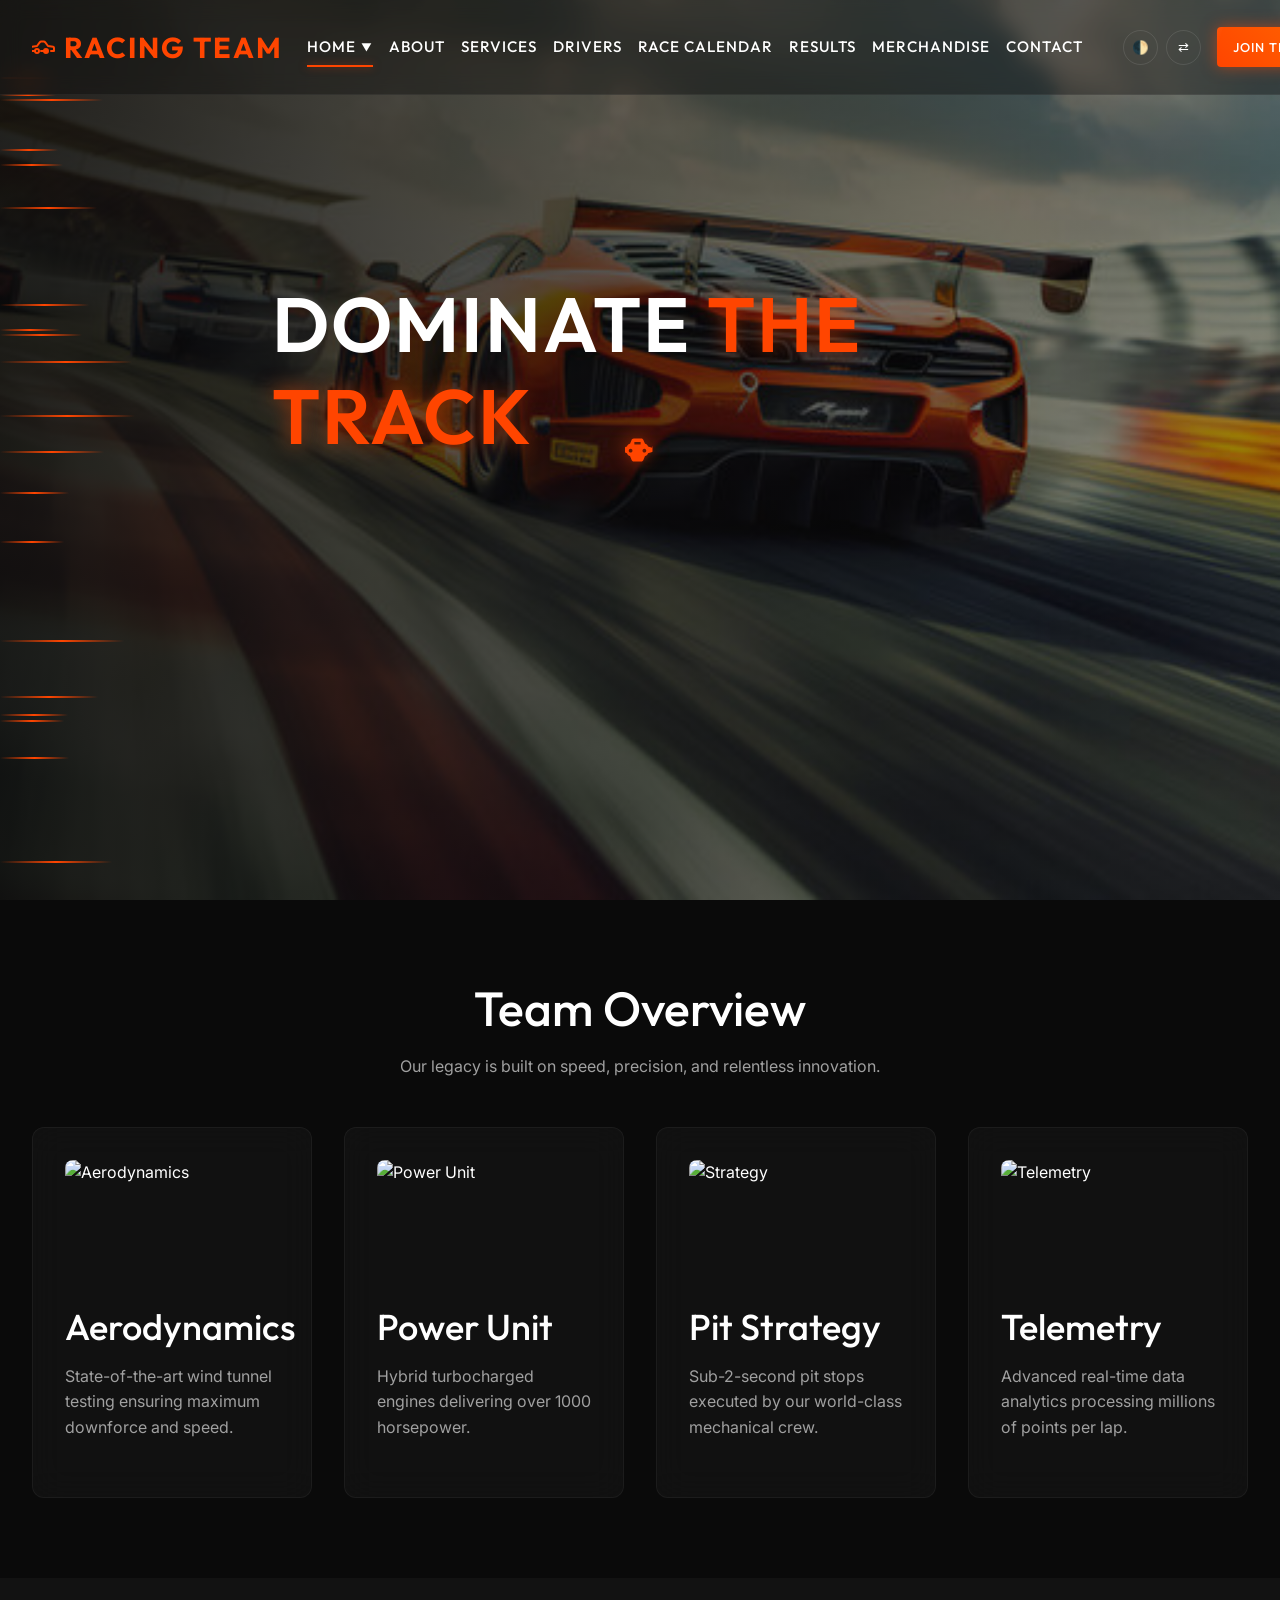
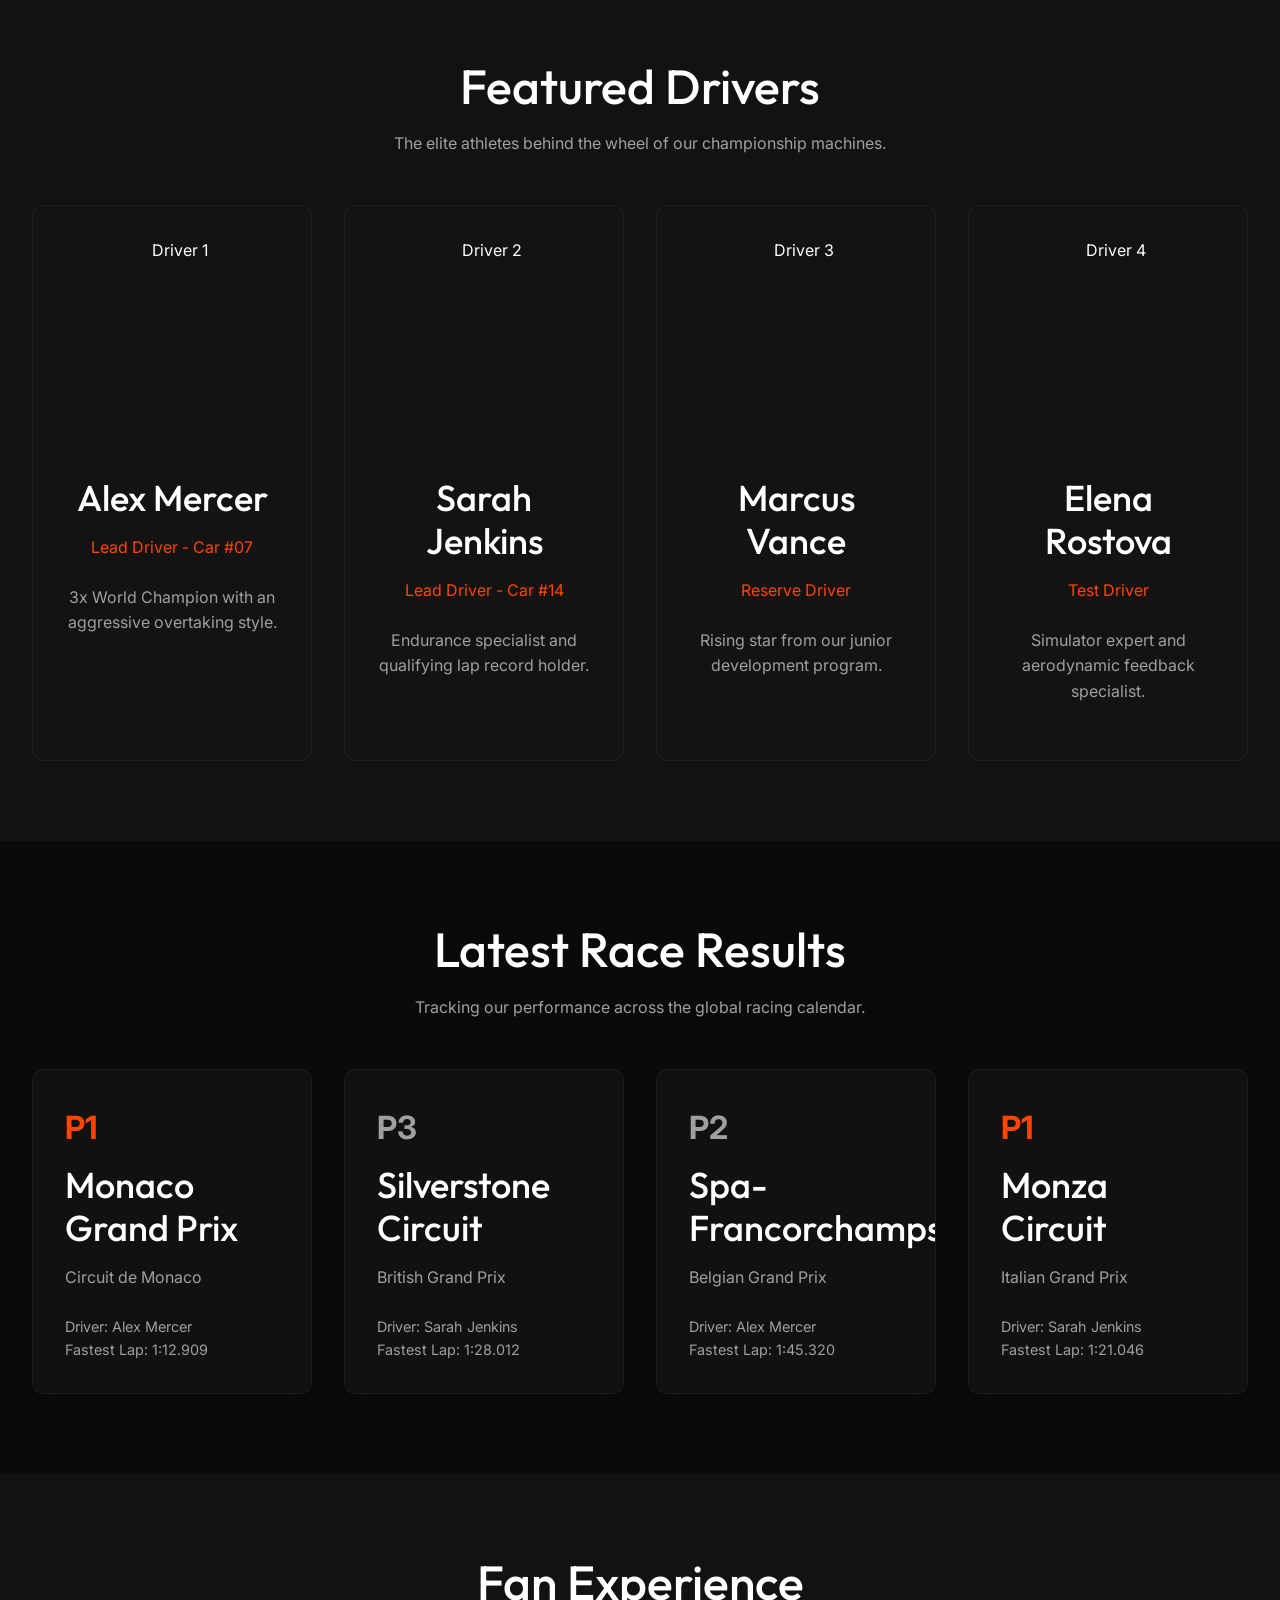
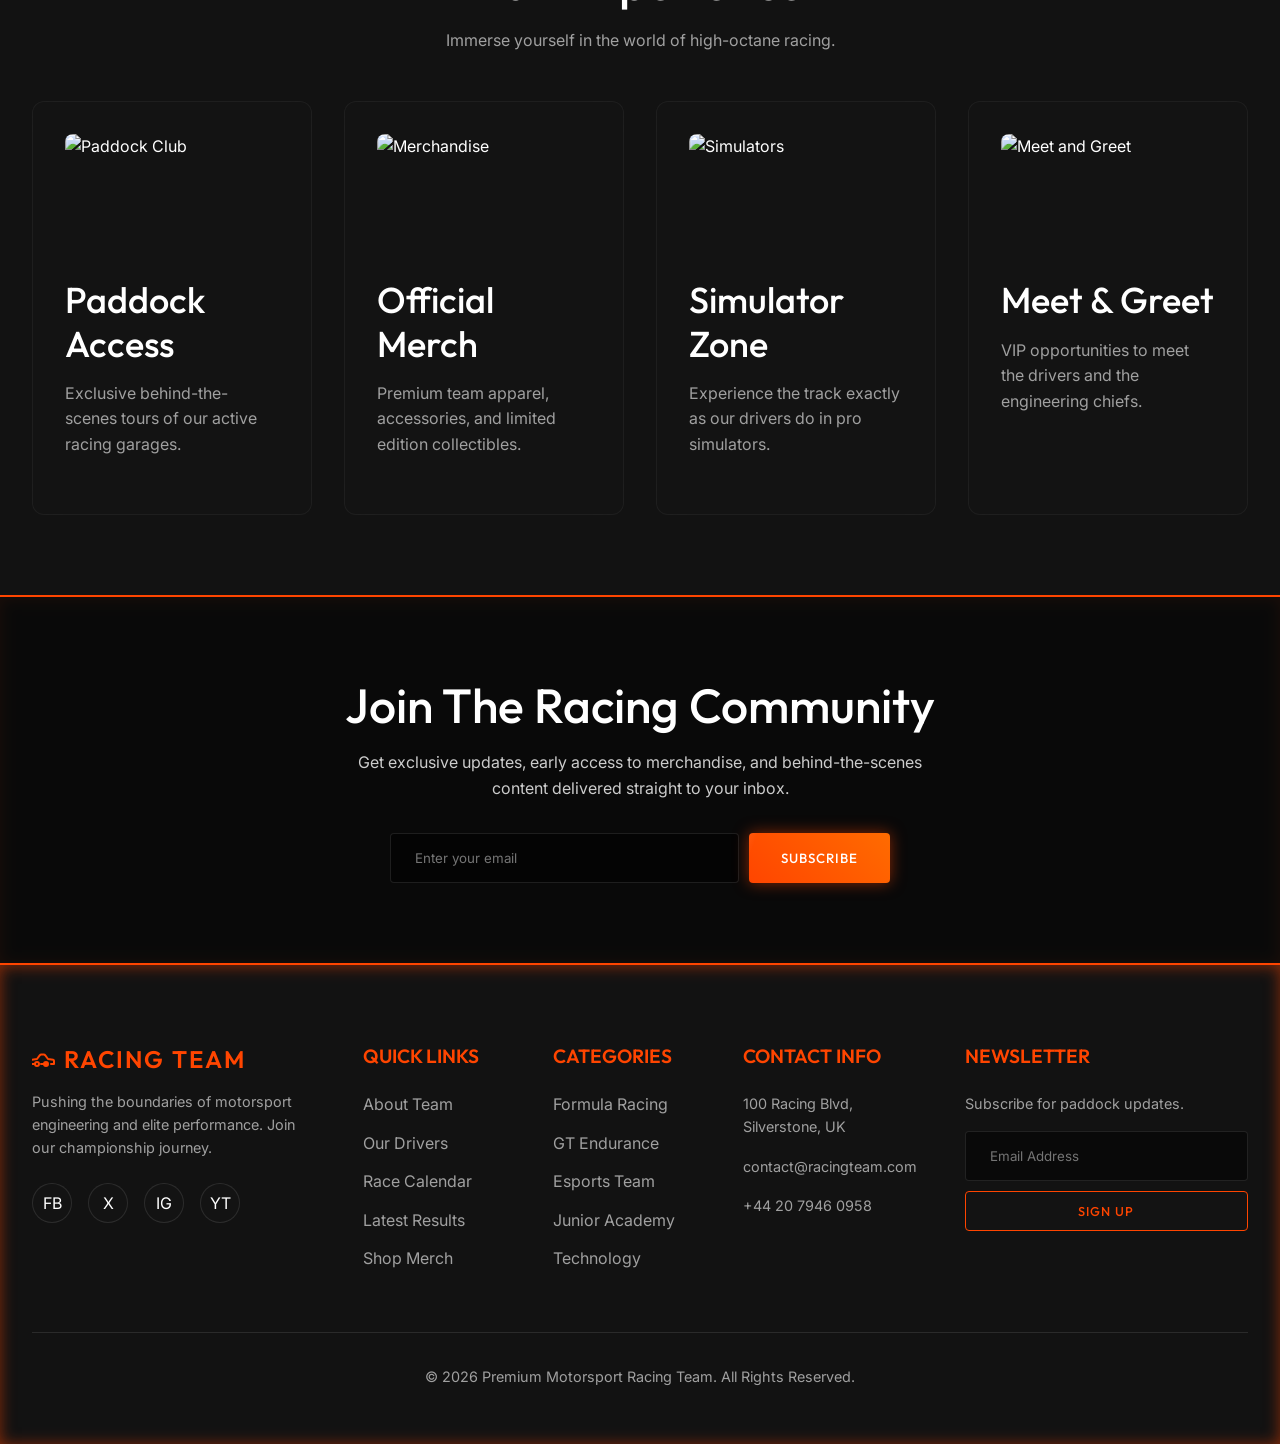
==== index.html @ c2fa32dc "Initial commit of Motorsport Racing Team Website with UI fixes" ====
<!DOCTYPE html>
<html lang="en" data-theme="dark" dir="ltr">
<head>
  <meta charset="UTF-8">
  <meta name="viewport" content="width=device-width, initial-scale=1.0">
  <title>Premium Motorsport Racing Team</title>
  <meta name="description" content="High-end professional racing team platform showcasing race results, drivers, and merchandise.">
  <link rel="stylesheet" href="assets/css/variables.css">
  <link rel="stylesheet" href="assets/css/global.css">
  <link rel="stylesheet" href="assets/css/components.css">
  <link rel="stylesheet" href="assets/css/animations.css">
  <style>
    /* Navbar Styles */
    .main-header {
      position: fixed;
      top: 0;
      left: 0;
      width: 100%;
      z-index: var(--z-nav);
      background: rgba(10, 10, 10, 0.4);
      backdrop-filter: blur(10px);
      -webkit-backdrop-filter: blur(10px);
      border-bottom: 1px solid var(--glass-border);
      transition: all var(--transition-normal);
      padding: 1.5rem 0;
    }
    .main-header.scrolled {
      padding: 0.8rem 0;
      background: rgba(10, 10, 10, 0.9);
      box-shadow: 0 4px 20px rgba(0,0,0,0.5);
    }
    .nav-container {
      display: flex;
      justify-content: space-between;
      align-items: center;
      max-width: var(--container-width);
      margin: 0 auto;
      padding: 0 var(--container-padding);
    }
    .logo {
      font-family: var(--font-heading);
      font-size: 1.8rem;
      font-weight: 700;
      color: var(--brand-orange);
      letter-spacing: 2px;
      text-transform: uppercase;
    }
    .nav-menu {
      display: flex;
      gap: 1rem;
      align-items: center;
    }
    .nav-link {
      font-family: var(--font-heading);
      font-size: 0.95rem;
      font-weight: 500;
      text-transform: uppercase;
      letter-spacing: 1px;
      position: relative;
      padding: 0.5rem 0;
      transition: var(--transition-fast);
      cursor: none !important;
    }
    .nav-link::after {
      content: '';
      position: absolute;
      bottom: 0;
      left: 0;
      width: 0%;
      height: 2px;
      background: var(--brand-orange);
      transition: width var(--transition-normal);
      box-shadow: 0 0 8px var(--brand-orange-glow);
    }
    .nav-link:hover::after, .nav-link.active::after {
      width: 100%;
    }
    .nav-link:hover { color: var(--brand-orange); }
    .nav-actions {
      display: flex;
      gap: 1rem;
      align-items: center;
    }
    .hamburger {
      display: none;
      flex-direction: column;
      gap: 5px;
      background: none;
      border: none;
      cursor: none !important;
    }
    .hamburger span {
      width: 25px;
      height: 2px;
      background: var(--text-primary);
      transition: var(--transition-fast);
    }
    .toggles-nav {
      display: flex;
      gap: 0.5rem;
    }
    .toggle-btn {
      background: transparent;
      border: 1px solid var(--border-color);
      color: var(--text-primary);
      width: 35px;
      height: 35px;
      border-radius: 50%;
      display: flex;
      align-items: center;
      justify-content: center;
      transition: var(--transition-fast);
      cursor: none !important;
    }
    .toggle-btn:hover {
      border-color: var(--brand-orange);
      box-shadow: 0 0 10px var(--brand-orange-glow);
    }

    @media (max-width: 1024px) {
      .nav-menu {
        position: fixed;
        top: 0;
        right: -100%;
        width: 300px;
        height: 100vh;
        background: var(--bg-primary);
        flex-direction: column;
        justify-content: center;
        transition: right var(--transition-normal);
        border-left: 1px solid var(--border-color);
      }
      [dir="rtl"] .nav-menu { right: auto; left: -100%; border-left: none; border-right: 1px solid var(--border-color); }
      .nav-menu.active { right: 0; }
      [dir="rtl"] .nav-menu.active { left: 0; }
      .hamburger { display: flex; z-index: var(--z-dropdown); }
      .hamburger.active span:nth-child(1) { transform: rotate(45deg) translate(5px, 5px); }
      .hamburger.active span:nth-child(2) { opacity: 0; }
      .hamburger.active span:nth-child(3) { transform: rotate(-45deg) translate(5px, -5px); }
      .nav-actions { display: none; }
    }

    /* Hero Section */
    .hero-banner {
      height: 100vh;
      display: flex;
      align-items: center;
      position: relative;
      overflow: hidden;
      padding: 0;
    }
    .hero-video {
      position: absolute;
      top: 50%;
      left: 50%;
      min-width: 100%;
      min-height: 100%;
      width: auto;
      height: auto;
      transform: translateX(-50%) translateY(-50%);
      z-index: 0;
      opacity: 0.6;
    }
    .hero-overlay {
      position: absolute;
      top: 0; left: 0; width: 100%; height: 100%;
      background: linear-gradient(to right, rgba(10,10,10,0.9) 0%, rgba(10,10,10,0.4) 100%);
      z-index: 1;
    }
    [dir="rtl"] .hero-overlay {
      background: linear-gradient(to left, rgba(10,10,10,0.9) 0%, rgba(10,10,10,0.4) 100%);
    }
    .hero-content {
      position: relative;
      z-index: 2;
      max-width: 800px;
    }
    .hero-title {
      font-size: clamp(3rem, 6vw, 5rem);
      text-transform: uppercase;
      letter-spacing: 2px;
      margin-bottom: 1rem;
      animation: reveal 1s forwards;
    }
    .hero-title span {
      color: var(--brand-orange);
      text-shadow: 0 0 20px var(--brand-orange-glow);
    }
    .hero-subtitle {
      font-size: 1.2rem;
      margin-bottom: 2rem;
      animation: reveal 1s 0.2s forwards;
      opacity: 0;
    }
    .hero-buttons {
      display: flex;
      gap: 1rem;
      animation: reveal 1s 0.4s forwards;
      opacity: 0;
    }
    
    /* Footer */
    .main-footer {
      background: var(--bg-secondary);
      padding: 5rem 0 2rem;
      position: relative;
    }
    .footer-grid {
      display: grid;
      grid-template-columns: 2fr 1fr 1fr 1fr 2fr;
      gap: 3rem;
      margin-bottom: 3rem;
    }
    .footer-col h4 {
      color: var(--brand-orange);
      margin-bottom: 1.5rem;
      font-size: 1.2rem;
      text-transform: uppercase;
    }
    .footer-links li {
      margin-bottom: 0.8rem;
    }
    .footer-links a {
      color: var(--text-secondary);
      transition: var(--transition-fast);
    }
    .footer-links a:hover {
      color: var(--brand-orange);
      padding-left: 5px;
    }
    [dir="rtl"] .footer-links a:hover { padding-left: 0; padding-right: 5px; }
    
    .social-icons {
      display: flex;
      gap: 1rem;
      margin-top: 1.5rem;
    }
    .social-icon {
      width: 40px;
      height: 40px;
      background: var(--glass-bg);
      border: 1px solid var(--border-color);
      display: flex;
      align-items: center;
      justify-content: center;
      border-radius: 50%;
      transition: var(--transition-fast);
    }
    .social-icon:hover {
      border-color: var(--brand-orange);
      background: var(--brand-orange-glow);
      transform: translateY(-3px);
    }
    .footer-bottom {
      border-top: 1px solid var(--border-color);
      padding-top: 2rem;
      text-align: center;
      color: var(--text-secondary);
      font-size: 0.9rem;
    }
    
    @media (max-width: 1024px) {
      .footer-grid { grid-template-columns: 1fr 1fr; }
    }
    @media (max-width: 600px) {
      .footer-grid { grid-template-columns: 1fr; }
      .hero-buttons { flex-direction: column; }
    }
  </style>
</head>
<body>

  <!-- Navbar -->
  <header class="main-header">
    <div class="nav-container">
      <a href="index.html" class="logo" style="display: flex; align-items: center; white-space: nowrap; margin-right: 1.5rem;">
        <svg width="24" height="24" viewBox="0 0 24 24" fill="none" stroke="var(--brand-orange)" stroke-width="2" stroke-linecap="round" stroke-linejoin="round" style="margin-right: 8px; vertical-align: text-bottom;">
          <path d="M14 16H9m10 0h3v-3.15a1 1 0 0 0-.84-.99L16 11l-2.7-3.6a2 2 0 0 0-1.6-.8H9.3a2 2 0 0 0-1.6.8L5 11l-5.16.86a1 1 0 0 0-.84.99V16h3m14 0a2 2 0 1 1-4 0 2 2 0 0 1 4 0zM7 16a2 2 0 1 1-4 0 2 2 0 0 1 4 0z"></path>
        </svg>
        RACING TEAM
      </a>
      
            <nav class="nav-menu" id="nav-menu">
        <div class="nav-item-dropdown" style="position: relative; display: inline-block;">
          <a href="#" class="nav-link active" style="display: flex; align-items: center;">Home <span style="font-size: 0.7em; margin-left: 5px;">&#9660;</span></a>
          <div class="dropdown-content" style="display: none; position: absolute; background: rgba(10, 10, 10, 0.9); min-width: 150px; box-shadow: 0px 8px 16px 0px rgba(0,0,0,0.8); z-index: 1; border-radius: 4px; border: 1px solid var(--border-color); top: 100%; left: 0; flex-direction: column;">
            <a href="index.html" style="color: var(--text-primary); padding: 12px 16px; text-decoration: none; font-family: var(--font-heading); font-size: 0.85rem; text-transform: uppercase; letter-spacing: 1px; transition: 0.2s;">Home 1</a>
            <a href="home2.html" style="color: var(--text-primary); padding: 12px 16px; text-decoration: none; font-family: var(--font-heading); font-size: 0.85rem; text-transform: uppercase; letter-spacing: 1px; transition: 0.2s;">Home 2</a>
          </div>
        </div>
        <a href="about.html" class="nav-link">About</a>
        <a href="services.html" class="nav-link">Services</a>
        <a href="drivers.html" class="nav-link">Drivers</a>
        <a href="calendar.html" class="nav-link">Race Calendar</a>
        <a href="results.html" class="nav-link">Results</a>
        <a href="merchandise.html" class="nav-link">Merchandise</a>
        <a href="contact.html" class="nav-link">Contact</a>
      </nav>
      <style>
        .nav-item-dropdown:hover .dropdown-content { display: flex !important; }
        .dropdown-content a:hover { color: var(--brand-orange) !important; }
        .nav-menu { display: flex; align-items: center; white-space: nowrap; margin-right: 2.5rem; }
      </style>

      <div class="nav-actions">
        <div class="toggles-nav">
          <button class="toggle-btn theme-toggle" title="Toggle Theme">🌓</button>
          <button class="toggle-btn rtl-toggle" title="Toggle RTL">⇄</button>
        </div>
        <a href="register.html" class="btn btn-primary" style="height: 40px; padding: 0 1rem; font-size: 0.8rem; white-space: nowrap;">Join The Team</a>
        <a href="sponsors.html" class="btn btn-secondary" style="height: 40px; padding: 0 1rem; font-size: 0.8rem; white-space: nowrap;">Become Sponsor</a>
      </div>

      <button class="hamburger" id="hamburger">
        <span></span>
        <span></span>
        <span></span>
      </button>
    </div>
  </header>

  <!-- 1. Hero Racing Banner -->
  <section class="hero-banner" style="background-image: url('assets/images/home1-hero.png'); background-size: cover; background-position: center; background-repeat: no-repeat;">
    <!-- Cinematic Racing Video Background placeholder -->
    
    <div class="hero-overlay"></div>
    <div class="speed-lines"></div>
    <div class="container hero-content">
      <h1 class="hero-title">Dominate <span>The Track</span></h1>
      <p class="hero-subtitle">Experience the pinnacle of motorsport engineering, elite drivers, and unmatched championship legacy. Join the ultimate racing phenomenon.</p>
      <div class="hero-buttons">
        <a href="about.html" class="btn btn-primary">Discover Team</a>
        <a href="calendar.html" class="btn btn-secondary">Race Calendar</a>
      </div>
    </div>
  </section>

  <!-- 2. Team Overview -->
  <section class="reveal">
    <div class="container">
      <h2 style="text-align: center; margin-bottom: 1rem;">Team Overview</h2>
      <p style="text-align: center; max-width: 600px; margin: 0 auto;">Our legacy is built on speed, precision, and relentless innovation.</p>
      
      <div class="grid-4">
        <div class="glass-card">
          <img src="https://images.unsplash.com/photo-1580273916550-e323be2ae537?q=80&w=600&auto=format&fit=crop" alt="Aerodynamics">
          <h3>Aerodynamics</h3>
          <p>State-of-the-art wind tunnel testing ensuring maximum downforce and speed.</p>
        </div>
        <div class="glass-card">
          <img src="https://images.unsplash.com/photo-1533158307587-828f0a76cf46?q=80&w=600&auto=format&fit=crop" alt="Power Unit">
          <h3>Power Unit</h3>
          <p>Hybrid turbocharged engines delivering over 1000 horsepower.</p>
        </div>
        <div class="glass-card">
          <img src="https://images.unsplash.com/photo-1494976388531-d1058494cdd8?q=80&w=600&auto=format&fit=crop" alt="Strategy">
          <h3>Pit Strategy</h3>
          <p>Sub-2-second pit stops executed by our world-class mechanical crew.</p>
        </div>
        <div class="glass-card">
          <img src="https://images.unsplash.com/photo-1629844837424-d2e3077759a2?q=80&w=600&auto=format&fit=crop" alt="Telemetry">
          <h3>Telemetry</h3>
          <p>Advanced real-time data analytics processing millions of points per lap.</p>
        </div>
      </div>
    </div>
  </section>

  <!-- 3. Featured Drivers -->
  <section class="reveal" style="background: var(--bg-secondary);">
    <div class="container">
      <h2 style="text-align: center; margin-bottom: 1rem;">Featured Drivers</h2>
      <p style="text-align: center; max-width: 600px; margin: 0 auto;">The elite athletes behind the wheel of our championship machines.</p>
      
      <div class="grid-4">
        <div class="glass-card" style="text-align: center;">
          <img src="https://images.unsplash.com/photo-1601050690597-df0568f70950?q=80&w=600&auto=format&fit=crop" alt="Driver 1" style="aspect-ratio: 1/1; border-radius: 50%;">
          <h3>Alex Mercer</h3>
          <p style="color: var(--brand-orange);">Lead Driver - Car #07</p>
          <p>3x World Champion with an aggressive overtaking style.</p>
        </div>
        <div class="glass-card" style="text-align: center;">
          <img src="https://images.unsplash.com/photo-1542385151-efd9000785a0?q=80&w=600&auto=format&fit=crop" alt="Driver 2" style="aspect-ratio: 1/1; border-radius: 50%;">
          <h3>Sarah Jenkins</h3>
          <p style="color: var(--brand-orange);">Lead Driver - Car #14</p>
          <p>Endurance specialist and qualifying lap record holder.</p>
        </div>
        <div class="glass-card" style="text-align: center;">
          <img src="https://images.unsplash.com/photo-1603584173870-7f23fdae1b7a?q=80&w=600&auto=format&fit=crop" alt="Driver 3" style="aspect-ratio: 1/1; border-radius: 50%;">
          <h3>Marcus Vance</h3>
          <p style="color: var(--brand-orange);">Reserve Driver</p>
          <p>Rising star from our junior development program.</p>
        </div>
        <div class="glass-card" style="text-align: center;">
          <img src="https://images.unsplash.com/photo-1525983360072-2bbdafc2d4e2?q=80&w=600&auto=format&fit=crop" alt="Driver 4" style="aspect-ratio: 1/1; border-radius: 50%;">
          <h3>Elena Rostova</h3>
          <p style="color: var(--brand-orange);">Test Driver</p>
          <p>Simulator expert and aerodynamic feedback specialist.</p>
        </div>
      </div>
    </div>
  </section>

  <!-- 4. Latest Race Results -->
  <section class="reveal">
    <div class="container">
      <h2 style="text-align: center; margin-bottom: 1rem;">Latest Race Results</h2>
      <p style="text-align: center; max-width: 600px; margin: 0 auto;">Tracking our performance across the global racing calendar.</p>
      
      <div class="grid-4">
        <div class="glass-card">
          <div style="font-size: 2rem; color: var(--brand-orange); font-weight: 700; margin-bottom: 10px;">P1</div>
          <h3>Monaco Grand Prix</h3>
          <p>Circuit de Monaco</p>
          <p style="font-size: 0.9rem; margin-bottom: 0;">Driver: Alex Mercer</p>
          <p style="font-size: 0.9rem; margin-bottom: 0;">Fastest Lap: 1:12.909</p>
        </div>
        <div class="glass-card">
          <div style="font-size: 2rem; color: var(--text-secondary); font-weight: 700; margin-bottom: 10px;">P3</div>
          <h3>Silverstone Circuit</h3>
          <p>British Grand Prix</p>
          <p style="font-size: 0.9rem; margin-bottom: 0;">Driver: Sarah Jenkins</p>
          <p style="font-size: 0.9rem; margin-bottom: 0;">Fastest Lap: 1:28.012</p>
        </div>
        <div class="glass-card">
          <div style="font-size: 2rem; color: var(--text-secondary); font-weight: 700; margin-bottom: 10px;">P2</div>
          <h3>Spa-Francorchamps</h3>
          <p>Belgian Grand Prix</p>
          <p style="font-size: 0.9rem; margin-bottom: 0;">Driver: Alex Mercer</p>
          <p style="font-size: 0.9rem; margin-bottom: 0;">Fastest Lap: 1:45.320</p>
        </div>
        <div class="glass-card">
          <div style="font-size: 2rem; color: var(--brand-orange); font-weight: 700; margin-bottom: 10px;">P1</div>
          <h3>Monza Circuit</h3>
          <p>Italian Grand Prix</p>
          <p style="font-size: 0.9rem; margin-bottom: 0;">Driver: Sarah Jenkins</p>
          <p style="font-size: 0.9rem; margin-bottom: 0;">Fastest Lap: 1:21.046</p>
        </div>
      </div>
    </div>
  </section>

  <!-- 5. Fan Experience Highlights -->
  <section class="reveal" style="background: var(--bg-secondary);">
    <div class="container">
      <h2 style="text-align: center; margin-bottom: 1rem;">Fan Experience</h2>
      <p style="text-align: center; max-width: 600px; margin: 0 auto;">Immerse yourself in the world of high-octane racing.</p>
      
      <div class="grid-4">
        <div class="glass-card">
          <img src="https://images.unsplash.com/photo-1541443131876-44b0322278fd?q=80&w=600&auto=format&fit=crop" alt="Paddock Club">
          <h3>Paddock Access</h3>
          <p>Exclusive behind-the-scenes tours of our active racing garages.</p>
        </div>
        <div class="glass-card">
          <img src="https://images.unsplash.com/photo-1536643272993-27082f4b46c6?q=80&w=600&auto=format&fit=crop" alt="Merchandise">
          <h3>Official Merch</h3>
          <p>Premium team apparel, accessories, and limited edition collectibles.</p>
        </div>
        <div class="glass-card">
          <img src="https://images.unsplash.com/photo-1568605117036-5fe5e7bab0b7?q=80&w=600&auto=format&fit=crop" alt="Simulators">
          <h3>Simulator Zone</h3>
          <p>Experience the track exactly as our drivers do in pro simulators.</p>
        </div>
        <div class="glass-card">
          <img src="https://images.unsplash.com/photo-1517524008697-84bbe3c3fd98?q=80&w=600&auto=format&fit=crop" alt="Meet and Greet">
          <h3>Meet & Greet</h3>
          <p>VIP opportunities to meet the drivers and the engineering chiefs.</p>
        </div>
      </div>
    </div>
  </section>

  <!-- 6. Join Racing Community CTA -->
  <section class="reveal neon-border-top" style="background: url('https://images.unsplash.com/photo-1492144534655-ae79c964c9d7?q=80&w=2000&auto=format&fit=crop') center/cover; position: relative;">
    <div style="position: absolute; top:0; left:0; width:100%; height:100%; background:rgba(10,10,10,0.85);"></div>
    <div class="container" style="position: relative; z-index: 2; text-align: center;">
      <h2>Join The Racing Community</h2>
      <p style="max-width: 600px; margin: 0 auto 2rem; color: #ccc;">Get exclusive updates, early access to merchandise, and behind-the-scenes content delivered straight to your inbox.</p>
      <form style="display: flex; max-width: 500px; margin: 0 auto; gap: 10px;">
        <input type="email" class="form-control" placeholder="Enter your email" required style="flex: 1;">
        <button type="submit" class="btn btn-primary">Subscribe</button>
      </form>
    </div>
  </section>

  <!-- Footer -->
  <footer class="main-footer neon-border-top">
    <div class="container">
      <div class="footer-grid">
        <div class="footer-col">
          <h4 style="font-size: 1.5rem; letter-spacing: 2px; display: flex; align-items: center; margin-bottom: 1rem;">
            <svg width="24" height="24" viewBox="0 0 24 24" fill="none" stroke="var(--brand-orange)" stroke-width="2" stroke-linecap="round" stroke-linejoin="round" style="margin-right: 8px; vertical-align: text-bottom;">
          <path d="M14 16H9m10 0h3v-3.15a1 1 0 0 0-.84-.99L16 11l-2.7-3.6a2 2 0 0 0-1.6-.8H9.3a2 2 0 0 0-1.6.8L5 11l-5.16.86a1 1 0 0 0-.84.99V16h3m14 0a2 2 0 1 1-4 0 2 2 0 0 1 4 0zM7 16a2 2 0 1 1-4 0 2 2 0 0 1 4 0z"></path>
        </svg>
            RACING TEAM
          </h4>
          <p style="font-size: 0.9rem; color: var(--text-secondary);">Pushing the boundaries of motorsport engineering and elite performance. Join our championship journey.</p>
          <div class="social-icons">
            <a href="#" class="social-icon" aria-label="Facebook">FB</a>
            <a href="#" class="social-icon" aria-label="Twitter">X</a>
            <a href="#" class="social-icon" aria-label="Instagram">IG</a>
            <a href="#" class="social-icon" aria-label="YouTube">YT</a>
          </div>
        </div>
        
        <div class="footer-col">
          <h4>Quick Links</h4>
          <ul class="footer-links">
            <li><a href="about.html">About Team</a></li>
            <li><a href="drivers.html">Our Drivers</a></li>
            <li><a href="calendar.html">Race Calendar</a></li>
            <li><a href="results.html">Latest Results</a></li>
            <li><a href="merchandise.html">Shop Merch</a></li>
          </ul>
        </div>
        
        <div class="footer-col">
          <h4>Categories</h4>
          <ul class="footer-links">
            <li><a href="#">Formula Racing</a></li>
            <li><a href="#">GT Endurance</a></li>
            <li><a href="#">Esports Team</a></li>
            <li><a href="#">Junior Academy</a></li>
            <li><a href="#">Technology</a></li>
          </ul>
        </div>
        
        <div class="footer-col">
          <h4>Contact Info</h4>
          <ul class="footer-links" style="color: var(--text-secondary); font-size: 0.9rem;">
            <li style="margin-bottom: 1rem;">100 Racing Blvd, Silverstone, UK</li>
            <li style="margin-bottom: 1rem;">contact@racingteam.com</li>
            <li style="margin-bottom: 1rem;">+44 20 7946 0958</li>
          </ul>
        </div>
        
        <div class="footer-col">
          <h4>Newsletter</h4>
          <p style="font-size: 0.9rem; color: var(--text-secondary); margin-bottom: 1rem;">Subscribe for paddock updates.</p>
          <form style="display: flex; flex-direction: column; gap: 10px;">
            <input type="email" class="form-control" placeholder="Email Address" required>
            <button type="submit" class="btn btn-secondary" style="height: 40px; font-size: 0.8rem;">Sign Up</button>
          </form>
        </div>
      </div>
      
      <div class="footer-bottom">
        <p>&copy; 2026 Premium Motorsport Racing Team. All Rights Reserved.</p>
      </div>
    </div>
  </footer>

  <script src="assets/js/main.js"></script>
  <script src="assets/js/animations.js"></script>
</body>
</html>
---- assets/css/variables.css ----
/* variables.css */
:root {
  /* Core Colors - Default is Dark Mode */
  --bg-primary: #0a0a0a;
  --bg-secondary: #121212;
  --bg-tertiary: #1a1a1a;
  --text-primary: #ffffff;
  --text-secondary: #a0a0a0;
  
  --brand-orange: #ff4500;
  --brand-orange-glow: rgba(255, 69, 0, 0.5);
  --brand-orange-hover: #ff5722;
  
  --accent-grey: #2a2a2a;
  --border-color: rgba(255, 255, 255, 0.1);
  --glass-bg: rgba(20, 20, 20, 0.7);
  --glass-border: rgba(255, 255, 255, 0.05);

  /* Typography */
  --font-primary: 'Inter', 'Roboto', sans-serif;
  --font-heading: 'Outfit', 'Inter', sans-serif;
  
  /* Layout */
  --container-width: 1440px;
  --container-padding: 2rem;
  
  /* Transitions */
  --transition-fast: 0.2s ease;
  --transition-normal: 0.3s cubic-bezier(0.4, 0, 0.2, 1);
  --transition-slow: 0.5s cubic-bezier(0.4, 0, 0.2, 1);
  
  /* Z-Index */
  --z-nav: 1000;
  --z-dropdown: 1010;
  --z-cursor: 9999;
  --z-modal: 1050;
}

[data-theme="light"] {
  --bg-primary: #f0f0f0;
  --bg-secondary: #ffffff;
  --bg-tertiary: #e5e5e5;
  --text-primary: #121212;
  --text-secondary: #4a4a4a;
  
  --brand-orange: #e63e00;
  --brand-orange-glow: rgba(230, 62, 0, 0.3);
  --brand-orange-hover: #ff4500;
  
  --accent-grey: #d0d0d0;
  --border-color: rgba(0, 0, 0, 0.1);
  --glass-bg: rgba(255, 255, 255, 0.8);
  --glass-border: rgba(0, 0, 0, 0.05);
}

[dir="rtl"] {
  --nav-direction: row-reverse;
  --margin-start: margin-right;
  --margin-end: margin-left;
  --padding-start: padding-right;
  --padding-end: padding-left;
}
---- assets/css/global.css ----
/* global.css */
@import url('https://fonts.googleapis.com/css2?family=Inter:wght@400;500;600&family=Outfit:wght@400;500;600;700&display=swap');

* {
  margin: 0;
  padding: 0;
  box-sizing: border-box;
  /* Hide default cursor to use custom race car cursor */
  cursor: none !important; 
}

html {
  scroll-behavior: smooth;
}

body {
  font-family: var(--font-primary);
  background-color: var(--bg-primary);
  color: var(--text-primary);
  line-height: 1.6;
  overflow-x: hidden;
  transition: background-color var(--transition-normal), color var(--transition-normal);
}

h1, h2, h3, h4, h5, h6 {
  font-family: var(--font-heading);
  font-weight: 600;
  line-height: 1.2;
  margin-bottom: 1rem;
}

h1 { font-size: clamp(2.5rem, 5vw, 4rem); font-weight: 600; }
h2 { font-size: clamp(2rem, 4vw, 3rem); font-weight: 500; }
h3 { font-size: clamp(1.5rem, 3vw, 2.25rem); font-weight: 500; }

p {
  font-weight: 400;
  margin-bottom: 1.5rem;
  color: var(--text-secondary);
}

a {
  text-decoration: none;
  color: inherit;
}

ul {
  list-style: none;
}

img {
  max-width: 100%;
  height: auto;
  display: block;
}

.container {
  max-width: var(--container-width);
  margin: 0 auto;
  padding: 0 var(--container-padding);
}

section {
  padding: 5rem 0;
  position: relative;
}

/* Custom Scrollbar */
::-webkit-scrollbar {
  width: 10px;
}
::-webkit-scrollbar-track {
  background: var(--bg-secondary);
}
::-webkit-scrollbar-thumb {
  background: var(--brand-orange);
  border-radius: 5px;
}
::-webkit-scrollbar-thumb:hover {
  background: var(--brand-orange-hover);
}

/* Custom Cursor */
.custom-cursor {
  position: fixed;
  top: 0;
  left: 0;
  width: 30px;
  height: 30px;
  pointer-events: none;
  z-index: var(--z-cursor);
  transform: translate(-50%, -50%);
  background-image: url("data:image/svg+xml,%3Csvg xmlns='http://www.w3.org/2000/svg' viewBox='0 0 24 24' fill='%23ff4500'%3E%3Cpath d='M21.7 10.2l-3.3-1c-.2-1.1-1.2-2-2.4-2.2L14.7 4c-.2-.7-.9-1.2-1.7-1.2H7C6.1 2.8 5.4 3.4 5.2 4.1L4 7c-1.2.2-2.2 1.1-2.4 2.2l-1.3.4c-.2.1-.3.3-.3.5v3.6c0 .2.1.4.3.5l1.3.4c.2 1.1 1.2 2 2.4 2.2l1.3 3.1c.2.7.9 1.2 1.7 1.2h6c.8 0 1.5-.5 1.7-1.2l1.3-3.1c1.2-.2 2.2-1.1 2.4-2.2l3.3-1c.2-.1.3-.3.3-.5v-3.6c0-.2-.1-.4-.3-.5zM7.5 5.5h5v2h-5v-2zm-3 8.5c-.8 0-1.5-.7-1.5-1.5S3.7 11 4.5 11 6 11.7 6 12.5 5.3 14 4.5 14zm11 0c-.8 0-1.5-.7-1.5-1.5s.7-1.5 1.5-1.5 1.5.7 1.5 1.5-.7 1.5-1.5 1.5z'/%3E%3C/svg%3E");
  background-size: contain;
  background-repeat: no-repeat;
  background-position: center;
  transition: width 0.2s, height 0.2s;
  filter: drop-shadow(0 0 8px var(--brand-orange-glow));
}
.custom-cursor.hovering {
  width: 40px;
  height: 40px;
  filter: drop-shadow(0 0 12px var(--brand-orange));
}

/* RTL Support Base adjustments */
[dir="rtl"] {
  text-align: right;
}
---- assets/css/components.css ----
/* components.css */

/* Primary Buttons: Orange gradient, Racing glow effect, Speed-line hover animation */
.btn {
  display: inline-flex;
  align-items: center;
  justify-content: center;
  padding: 1rem 2rem;
  font-family: var(--font-heading);
  font-weight: 500;
  border-radius: 4px;
  border: none;
  outline: none;
  transition: var(--transition-normal);
  text-transform: uppercase;
  letter-spacing: 1px;
  position: relative;
  overflow: hidden;
  height: 50px; /* Same height */
  cursor: none !important; /* using custom cursor */
}

.btn-primary {
  background: linear-gradient(45deg, var(--brand-orange), #ff6b00);
  color: #fff;
  box-shadow: 0 0 15px var(--brand-orange-glow);
}

.btn-primary::before {
  content: '';
  position: absolute;
  top: 0;
  left: -100%;
  width: 100%;
  height: 100%;
  background: linear-gradient(90deg, transparent, rgba(255,255,255,0.4), transparent);
  transition: left 0.5s;
  transform: skewX(-20deg);
}

.btn-primary:hover {
  box-shadow: 0 0 25px var(--brand-orange);
  transform: translateY(-2px);
}

.btn-primary:hover::before {
  left: 100%;
}

/* Secondary Buttons: Transparent, Orange outline, Glassmorphism effect */
.btn-secondary {
  background: var(--glass-bg);
  backdrop-filter: blur(10px);
  -webkit-backdrop-filter: blur(10px);
  border: 1px solid var(--brand-orange);
  color: var(--brand-orange);
}

.btn-secondary:hover {
  background: var(--brand-orange-glow);
  color: #fff;
  transform: translateY(-2px);
}

/* Grid Layouts - strictly 4 cards */
.grid-4 {
  display: grid;
  grid-template-columns: repeat(4, 1fr);
  gap: 2rem;
  margin-top: 3rem;
}

@media (max-width: 1024px) {
  .grid-4 { grid-template-columns: repeat(2, 1fr); }
}
@media (max-width: 600px) {
  .grid-4 { grid-template-columns: 1fr; }
}

/* Glassmorphism Cards */
.glass-card {
  background: var(--glass-bg);
  backdrop-filter: blur(16px);
  -webkit-backdrop-filter: blur(16px);
  border: 1px solid var(--glass-border);
  border-radius: 12px;
  padding: 2rem;
  transition: var(--transition-normal);
  position: relative;
  overflow: hidden;
  display: flex;
  flex-direction: column;
  height: 100%; /* Consistent card heights */
  transform-style: preserve-3d;
}

.glass-card:hover {
  transform: translateY(-10px) rotateX(5deg) rotateY(-5deg); /* 3D depth effect */
  box-shadow: 0 20px 40px rgba(0,0,0,0.4), 0 0 20px var(--brand-orange-glow);
  border-color: var(--brand-orange-glow);
}

.glass-card img {
  border-radius: 8px;
  margin-bottom: 1.5rem;
  object-fit: cover;
  width: 100%;
  aspect-ratio: 16/9;
}

/* Glowing Neon Top Border for Footer/Sections */
.neon-border-top {
  border-top: 2px solid var(--brand-orange);
  box-shadow: inset 0 1px 15px var(--brand-orange-glow);
}

/* Forms */
.form-group {
  margin-bottom: 1.5rem;
  position: relative;
}

.form-control {
  width: 100%;
  padding: 1rem 1.5rem;
  background: rgba(0, 0, 0, 0.5);
  border: 1px solid var(--border-color);
  border-radius: 4px;
  color: var(--text-primary);
  font-family: var(--font-primary);
  transition: var(--transition-fast);
  outline: none;
}

.form-control:focus {
  border-color: var(--brand-orange);
  box-shadow: 0 0 10px var(--brand-orange-glow);
  background: rgba(0, 0, 0, 0.7);
}
---- assets/css/animations.css ----
/* animations.css */

/* Track Movement */
@keyframes trackMove {
  from { background-position: 0 0; }
  to { background-position: 100% 100%; }
}

/* Wheel Spin */
@keyframes spin {
  100% { transform: rotate(360deg); }
}

/* Floating Elements */
@keyframes float {
  0% { transform: translateY(0px); }
  50% { transform: translateY(-15px); }
  100% { transform: translateY(0px); }
}

/* Speed Lines */
@keyframes speedLine {
  0% { transform: translateX(-100%) scaleX(1); opacity: 0; }
  10% { opacity: 1; }
  100% { transform: translateX(200vw) scaleX(2); opacity: 0; }
}

.speed-lines {
  position: absolute;
  top: 0;
  left: 0;
  width: 100%;
  height: 100%;
  pointer-events: none;
  overflow: hidden;
  z-index: 1;
}

.speed-line {
  position: absolute;
  height: 2px;
  background: linear-gradient(90deg, transparent, var(--brand-orange), transparent);
  animation: speedLine 2s linear infinite;
}

/* Scroll Revel */
.reveal {
  opacity: 0;
  transform: translateY(50px);
  transition: all 0.8s ease-out;
}

.reveal.active {
  opacity: 1;
  transform: translateY(0);
}

/* Blur transitions */
.motion-blur-in {
  animation: motionBlurIn 0.8s cubic-bezier(0.4, 0, 0.2, 1) forwards;
}

@keyframes motionBlurIn {
  0% { filter: blur(20px); opacity: 0; transform: scale(1.1); }
  100% { filter: blur(0); opacity: 1; transform: scale(1); }
}

/* Continuous track movement effect for backgrounds */
.track-bg {
  background-size: 200% 200%;
  animation: trackMove 10s linear infinite;
}

/* Cinematic Camera Zoom */
@keyframes cinematicZoom {
  0% { transform: scale(1); }
  100% { transform: scale(1.1); }
}

.cinematic-zoom {
  animation: cinematicZoom 20s infinite alternate linear;
}
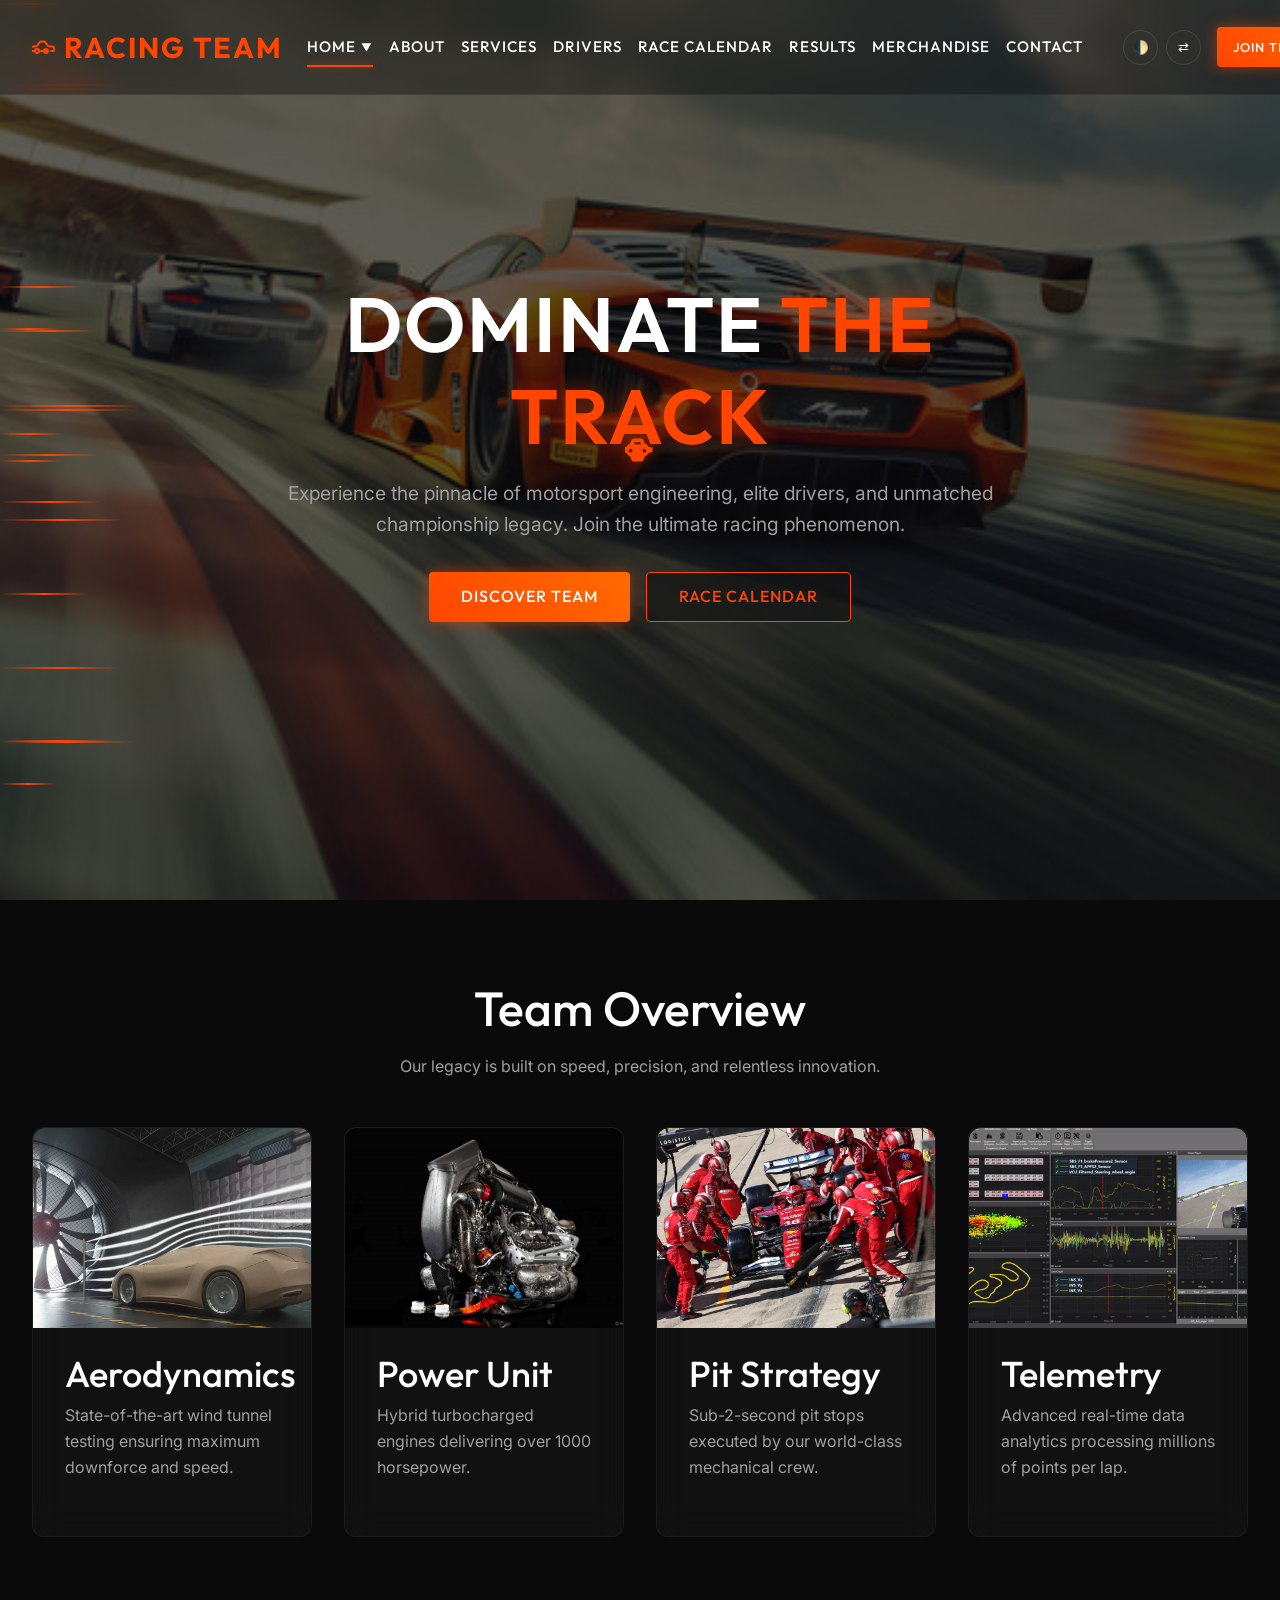
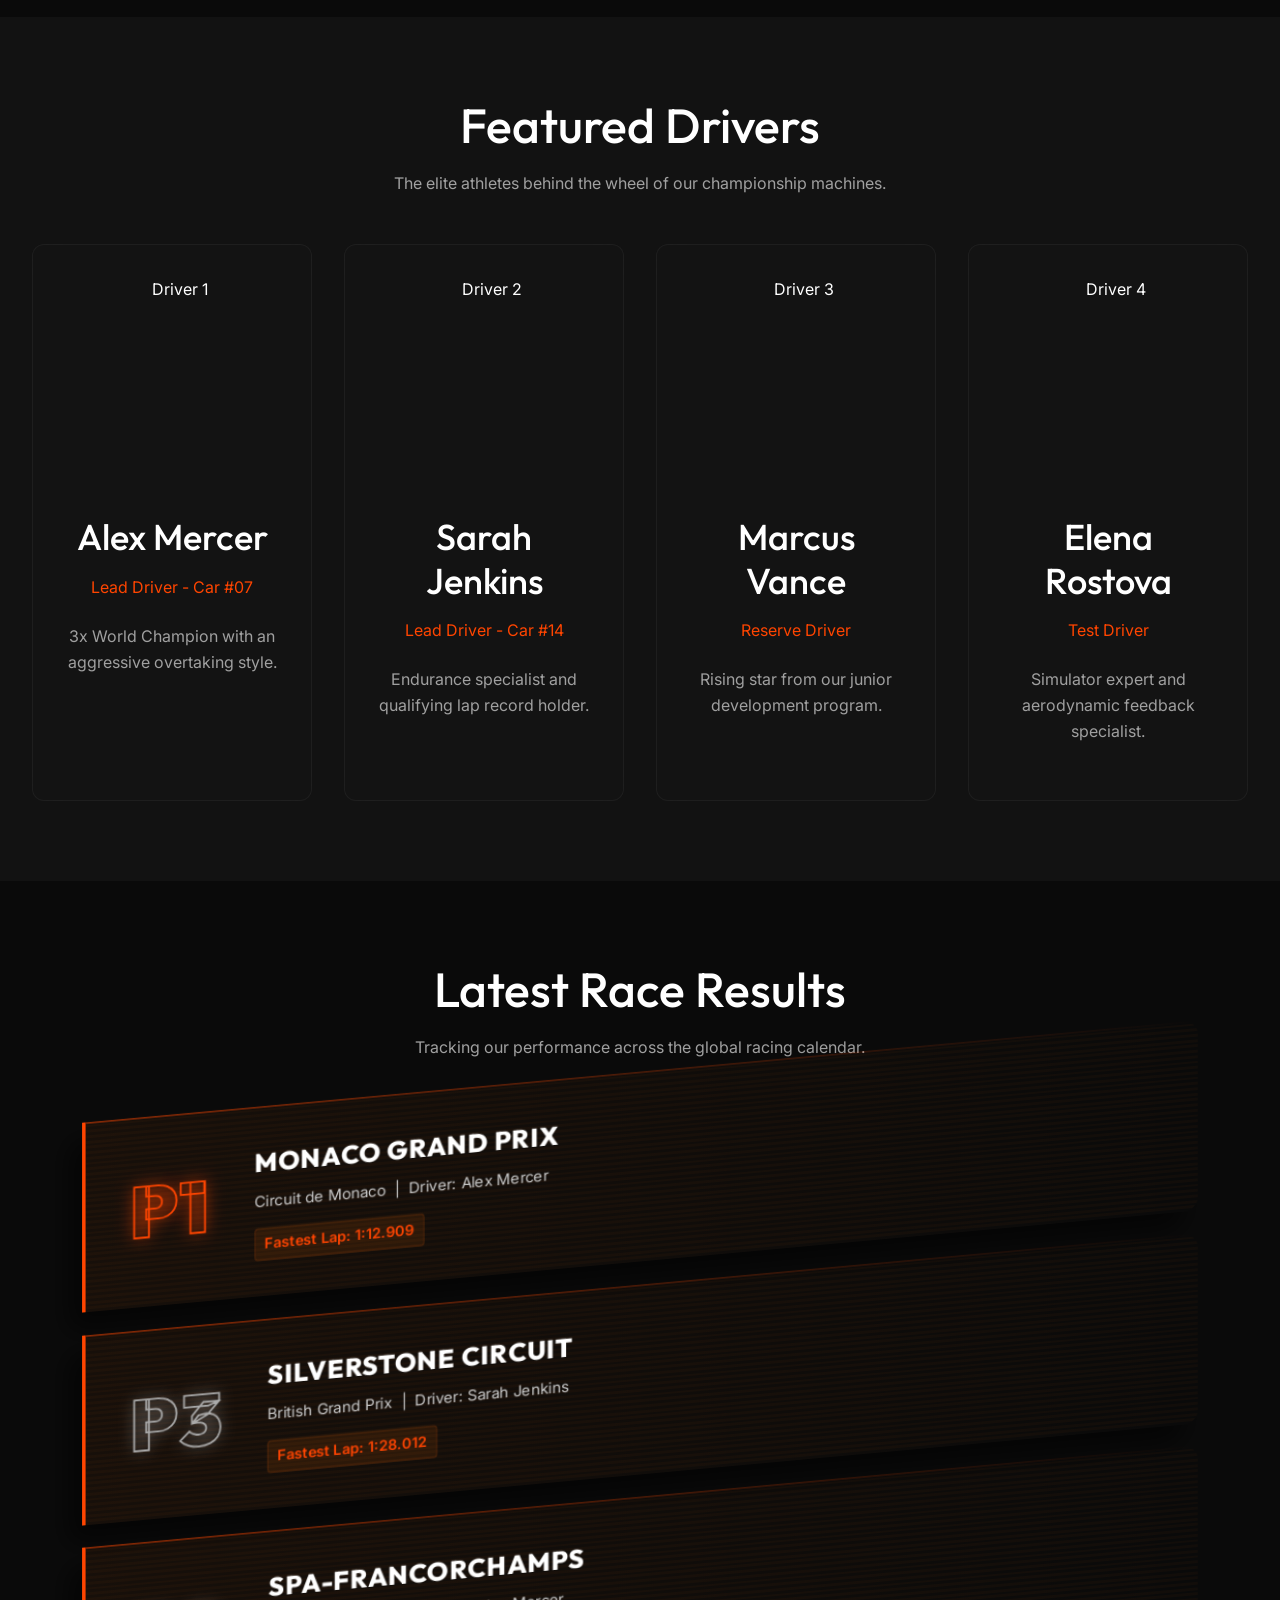
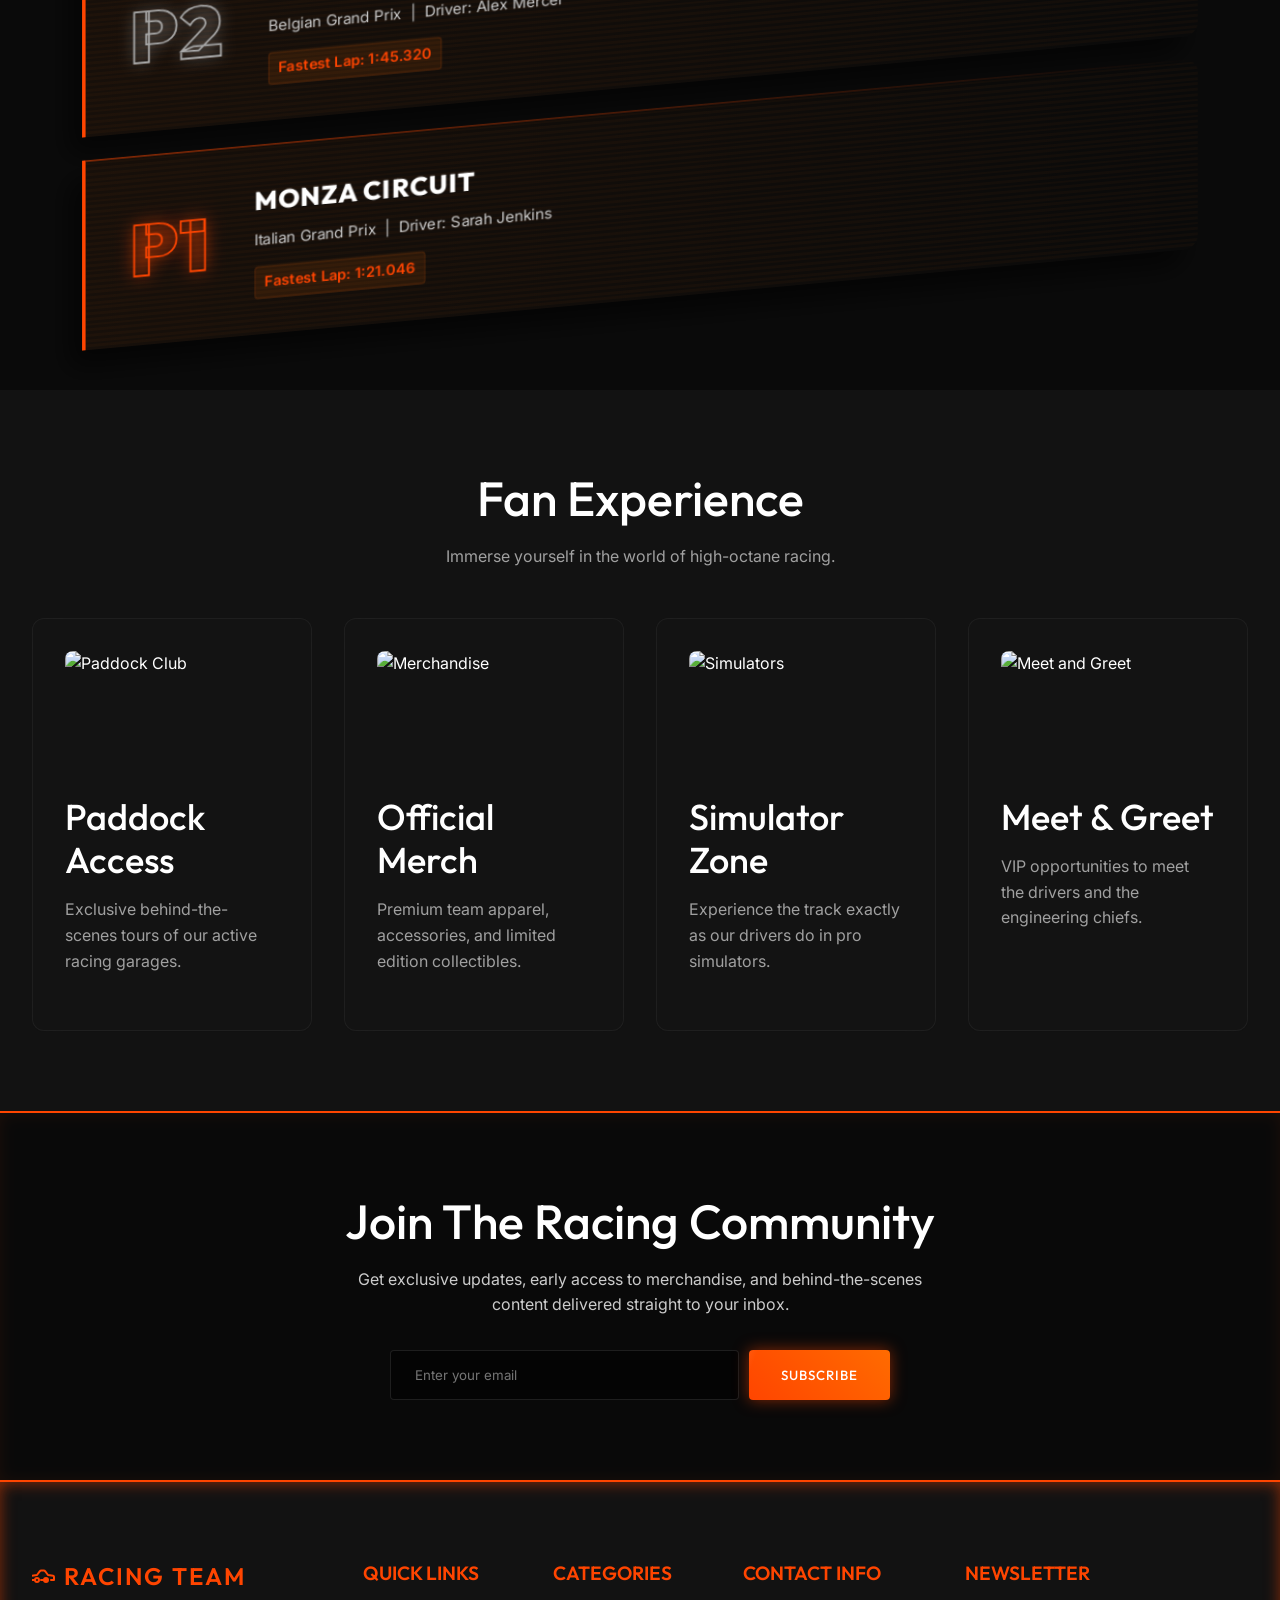
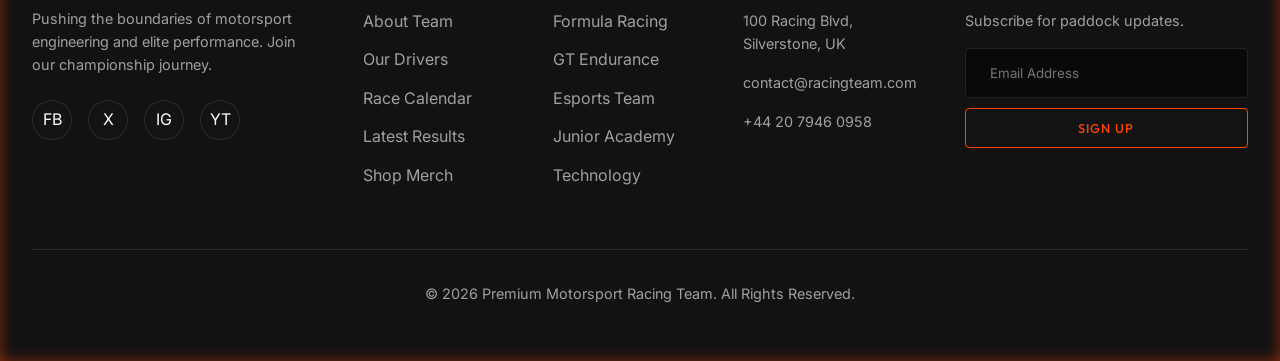
==== commit e8945f6f: "first commit" ====
--- a/index.html
+++ b/index.html
@@ -145,6 +145,7 @@
       height: 100vh;
       display: flex;
       align-items: center;
+      justify-content: center;
       position: relative;
       overflow: hidden;
       padding: 0;
@@ -164,16 +165,15 @@
     .hero-overlay {
       position: absolute;
       top: 0; left: 0; width: 100%; height: 100%;
-      background: linear-gradient(to right, rgba(10,10,10,0.9) 0%, rgba(10,10,10,0.4) 100%);
+      background: rgba(10, 10, 10, 0.65);
       z-index: 1;
-    }
-    [dir="rtl"] .hero-overlay {
-      background: linear-gradient(to left, rgba(10,10,10,0.9) 0%, rgba(10,10,10,0.4) 100%);
     }
     .hero-content {
       position: relative;
       z-index: 2;
       max-width: 800px;
+      margin: 0 auto;
+      text-align: center;
     }
     .hero-title {
       font-size: clamp(3rem, 6vw, 5rem);
@@ -195,6 +195,7 @@
     .hero-buttons {
       display: flex;
       gap: 1rem;
+      justify-content: center;
       animation: reveal 1s 0.4s forwards;
       opacity: 0;
     }
@@ -342,25 +343,33 @@
       <p style="text-align: center; max-width: 600px; margin: 0 auto;">Our legacy is built on speed, precision, and relentless innovation.</p>
       
       <div class="grid-4">
-        <div class="glass-card">
-          <img src="https://images.unsplash.com/photo-1580273916550-e323be2ae537?q=80&w=600&auto=format&fit=crop" alt="Aerodynamics">
-          <h3>Aerodynamics</h3>
-          <p>State-of-the-art wind tunnel testing ensuring maximum downforce and speed.</p>
-        </div>
-        <div class="glass-card">
-          <img src="https://images.unsplash.com/photo-1533158307587-828f0a76cf46?q=80&w=600&auto=format&fit=crop" alt="Power Unit">
-          <h3>Power Unit</h3>
-          <p>Hybrid turbocharged engines delivering over 1000 horsepower.</p>
-        </div>
-        <div class="glass-card">
-          <img src="https://images.unsplash.com/photo-1494976388531-d1058494cdd8?q=80&w=600&auto=format&fit=crop" alt="Strategy">
-          <h3>Pit Strategy</h3>
-          <p>Sub-2-second pit stops executed by our world-class mechanical crew.</p>
-        </div>
-        <div class="glass-card">
-          <img src="https://images.unsplash.com/photo-1629844837424-d2e3077759a2?q=80&w=600&auto=format&fit=crop" alt="Telemetry">
-          <h3>Telemetry</h3>
-          <p>Advanced real-time data analytics processing millions of points per lap.</p>
+        <div class="glass-card" style="padding: 0;">
+          <img src="assets/images/Aerodynamics.png" alt="Aerodynamics" style="width: 100%; height: 200px; object-fit: cover; border-radius: 12px 12px 0 0; margin-bottom: 0; display: block;">
+          <div style="padding: 1.5rem 2rem 2rem;">
+            <h3 style="margin-bottom: 0.5rem;">Aerodynamics</h3>
+            <p>State-of-the-art wind tunnel testing ensuring maximum downforce and speed.</p>
+          </div>
+        </div>
+        <div class="glass-card" style="padding: 0;">
+          <img src="assets/images/Power%20Unit.png" alt="Power Unit" style="width: 100%; height: 200px; object-fit: cover; border-radius: 12px 12px 0 0; margin-bottom: 0; display: block;">
+          <div style="padding: 1.5rem 2rem 2rem;">
+            <h3 style="margin-bottom: 0.5rem;">Power Unit</h3>
+            <p>Hybrid turbocharged engines delivering over 1000 horsepower.</p>
+          </div>
+        </div>
+        <div class="glass-card" style="padding: 0;">
+          <img src="assets/images/Pit%20Strategy.png" alt="Strategy" style="width: 100%; height: 200px; object-fit: cover; border-radius: 12px 12px 0 0; margin-bottom: 0; display: block;">
+          <div style="padding: 1.5rem 2rem 2rem;">
+            <h3 style="margin-bottom: 0.5rem;">Pit Strategy</h3>
+            <p>Sub-2-second pit stops executed by our world-class mechanical crew.</p>
+          </div>
+        </div>
+        <div class="glass-card" style="padding: 0;">
+          <img src="assets/images/Telemetry.png" alt="Telemetry" style="width: 100%; height: 200px; object-fit: cover; border-radius: 12px 12px 0 0; margin-bottom: 0; display: block;">
+          <div style="padding: 1.5rem 2rem 2rem;">
+            <h3 style="margin-bottom: 0.5rem;">Telemetry</h3>
+            <p>Advanced real-time data analytics processing millions of points per lap.</p>
+          </div>
         </div>
       </div>
     </div>
@@ -407,34 +416,76 @@
       <h2 style="text-align: center; margin-bottom: 1rem;">Latest Race Results</h2>
       <p style="text-align: center; max-width: 600px; margin: 0 auto;">Tracking our performance across the global racing calendar.</p>
       
-      <div class="grid-4">
-        <div class="glass-card">
-          <div style="font-size: 2rem; color: var(--brand-orange); font-weight: 700; margin-bottom: 10px;">P1</div>
-          <h3>Monaco Grand Prix</h3>
-          <p>Circuit de Monaco</p>
-          <p style="font-size: 0.9rem; margin-bottom: 0;">Driver: Alex Mercer</p>
-          <p style="font-size: 0.9rem; margin-bottom: 0;">Fastest Lap: 1:12.909</p>
-        </div>
-        <div class="glass-card">
-          <div style="font-size: 2rem; color: var(--text-secondary); font-weight: 700; margin-bottom: 10px;">P3</div>
-          <h3>Silverstone Circuit</h3>
-          <p>British Grand Prix</p>
-          <p style="font-size: 0.9rem; margin-bottom: 0;">Driver: Sarah Jenkins</p>
-          <p style="font-size: 0.9rem; margin-bottom: 0;">Fastest Lap: 1:28.012</p>
-        </div>
-        <div class="glass-card">
-          <div style="font-size: 2rem; color: var(--text-secondary); font-weight: 700; margin-bottom: 10px;">P2</div>
-          <h3>Spa-Francorchamps</h3>
-          <p>Belgian Grand Prix</p>
-          <p style="font-size: 0.9rem; margin-bottom: 0;">Driver: Alex Mercer</p>
-          <p style="font-size: 0.9rem; margin-bottom: 0;">Fastest Lap: 1:45.320</p>
-        </div>
-        <div class="glass-card">
-          <div style="font-size: 2rem; color: var(--brand-orange); font-weight: 700; margin-bottom: 10px;">P1</div>
-          <h3>Monza Circuit</h3>
-          <p>Italian Grand Prix</p>
-          <p style="font-size: 0.9rem; margin-bottom: 0;">Driver: Sarah Jenkins</p>
-          <p style="font-size: 0.9rem; margin-bottom: 0;">Fastest Lap: 1:21.046</p>
+      <style>
+      <style>
+        .hologram-timeline { display: flex; flex-direction: column; gap: 2rem; perspective: 1200px; max-width: 900px; margin: 2rem auto 4rem; padding: 2rem 1rem; }
+        .hologram-item { display: flex; align-items: center; gap: 3rem; padding: 2.5rem 3rem; background: linear-gradient(90deg, rgba(255,107,0,0.05), transparent); border-left: 4px solid var(--brand-orange); transform: rotateX(20deg) rotateY(-15deg) scale(0.95); transform-style: preserve-3d; transition: all 0.6s cubic-bezier(0.23, 1, 0.32, 1); cursor: none !important; box-shadow: -15px 20px 30px rgba(0,0,0,0.6); position: relative; border-radius: 0 16px 16px 0; overflow: hidden; }
+        .hologram-item::before { content: ''; position: absolute; inset: 0; background: repeating-linear-gradient(0deg, transparent, transparent 3px, rgba(255,107,0,0.03) 3px, rgba(255,107,0,0.03) 6px); pointer-events: none; z-index: 0; }
+        .hologram-item::after { content: ''; position: absolute; top: 0; left: 0; width: 100%; height: 2px; background: linear-gradient(90deg, var(--brand-orange), transparent); opacity: 0.5; }
+        
+        .hologram-item:hover { transform: rotateX(0deg) rotateY(0deg) scale(1.05); background: linear-gradient(90deg, rgba(255,107,0,0.15), rgba(255,107,0,0.02)); box-shadow: 0 20px 40px rgba(0,0,0,0.8), inset 0 0 40px rgba(255,107,0,0.1); z-index: 10; border-left-width: 8px; }
+        
+        .holo-content-wrapper { display: flex; align-items: center; gap: 3rem; width: 100%; position: relative; z-index: 2; transform: translateZ(50px); transition: transform 0.6s ease; }
+        .hologram-item:hover .holo-content-wrapper { transform: translateZ(80px); }
+        
+        .holo-badge { font-size: 5rem; font-family: var(--font-heading); color: transparent; -webkit-text-stroke: 2px var(--brand-orange); font-weight: 900; text-shadow: 0 0 20px var(--brand-orange-glow); line-height: 1; letter-spacing: 2px; }
+        .hologram-item:hover .holo-badge { color: var(--brand-orange); -webkit-text-stroke: 0; }
+        
+        .holo-content { flex: 1; display: flex; flex-direction: column; gap: 0.5rem; }
+        .holo-title { font-size: 1.8rem; font-weight: 800; color: #fff; text-transform: uppercase; letter-spacing: 1px; font-family: var(--font-heading); }
+        .holo-sub { font-size: 1.05rem; color: #ccc; }
+        .holo-highlight { color: var(--brand-orange); font-weight: 600; margin-top: 0.5rem; display: inline-block; padding: 4px 10px; background: rgba(255,107,0,0.1); border-radius: 4px; border: 1px solid rgba(255,107,0,0.2); }
+        
+        @media (max-width: 768px) {
+          .hologram-item { flex-direction: column; align-items: flex-start; gap: 1.5rem; padding: 2rem; transform: none; box-shadow: 0 10px 20px rgba(0,0,0,0.5); }
+          .holo-content-wrapper { flex-direction: column; align-items: flex-start; gap: 1rem; transform: none !important; }
+          .hologram-item:hover { transform: translateY(-5px); }
+        }
+      </style>
+
+      <div class="hologram-timeline">
+        <div class="hologram-item">
+          <div class="holo-content-wrapper">
+            <div class="holo-badge">P1</div>
+            <div class="holo-content">
+              <div class="holo-title">Monaco Grand Prix</div>
+              <div class="holo-sub">Circuit de Monaco &nbsp;|&nbsp; Driver: Alex Mercer</div>
+              <div><span class="holo-highlight">Fastest Lap: 1:12.909</span></div>
+            </div>
+          </div>
+        </div>
+        
+        <div class="hologram-item">
+          <div class="holo-content-wrapper">
+            <div class="holo-badge" style="-webkit-text-stroke: 2px #aaa; text-shadow: 0 0 20px rgba(255,255,255,0.2);">P3</div>
+            <div class="holo-content">
+              <div class="holo-title">Silverstone Circuit</div>
+              <div class="holo-sub">British Grand Prix &nbsp;|&nbsp; Driver: Sarah Jenkins</div>
+              <div><span class="holo-highlight">Fastest Lap: 1:28.012</span></div>
+            </div>
+          </div>
+        </div>
+        
+        <div class="hologram-item">
+          <div class="holo-content-wrapper">
+            <div class="holo-badge" style="-webkit-text-stroke: 2px #aaa; text-shadow: 0 0 20px rgba(255,255,255,0.2);">P2</div>
+            <div class="holo-content">
+              <div class="holo-title">Spa-Francorchamps</div>
+              <div class="holo-sub">Belgian Grand Prix &nbsp;|&nbsp; Driver: Alex Mercer</div>
+              <div><span class="holo-highlight">Fastest Lap: 1:45.320</span></div>
+            </div>
+          </div>
+        </div>
+        
+        <div class="hologram-item">
+          <div class="holo-content-wrapper">
+            <div class="holo-badge">P1</div>
+            <div class="holo-content">
+              <div class="holo-title">Monza Circuit</div>
+              <div class="holo-sub">Italian Grand Prix &nbsp;|&nbsp; Driver: Sarah Jenkins</div>
+              <div><span class="holo-highlight">Fastest Lap: 1:21.046</span></div>
+            </div>
+          </div>
         </div>
       </div>
     </div>
--- a/assets/css/animations.css
+++ b/assets/css/animations.css
@@ -65,6 +65,11 @@
   100% { filter: blur(0); opacity: 1; transform: scale(1); }
 }
 
+@keyframes reveal {
+  0% { opacity: 0; transform: translateY(30px); }
+  100% { opacity: 1; transform: translateY(0); }
+}
+
 /* Continuous track movement effect for backgrounds */
 .track-bg {
   background-size: 200% 200%;
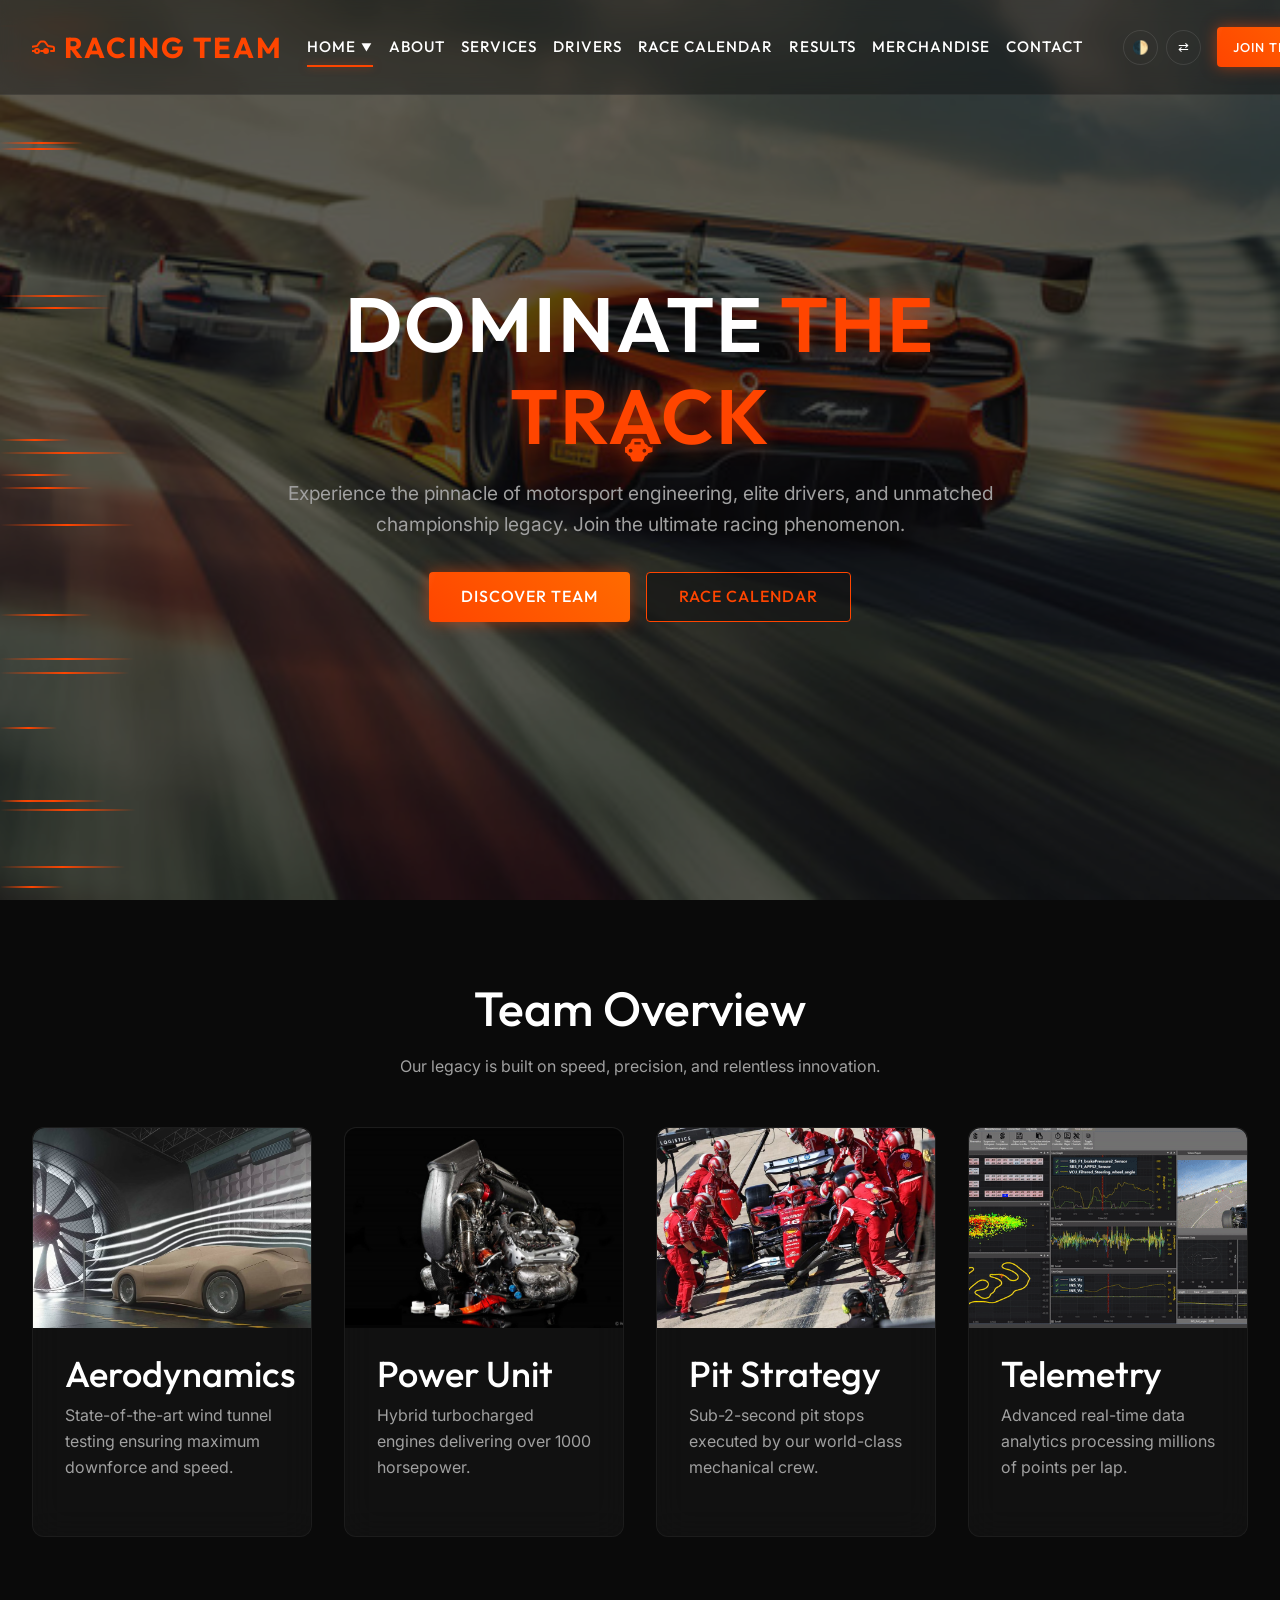
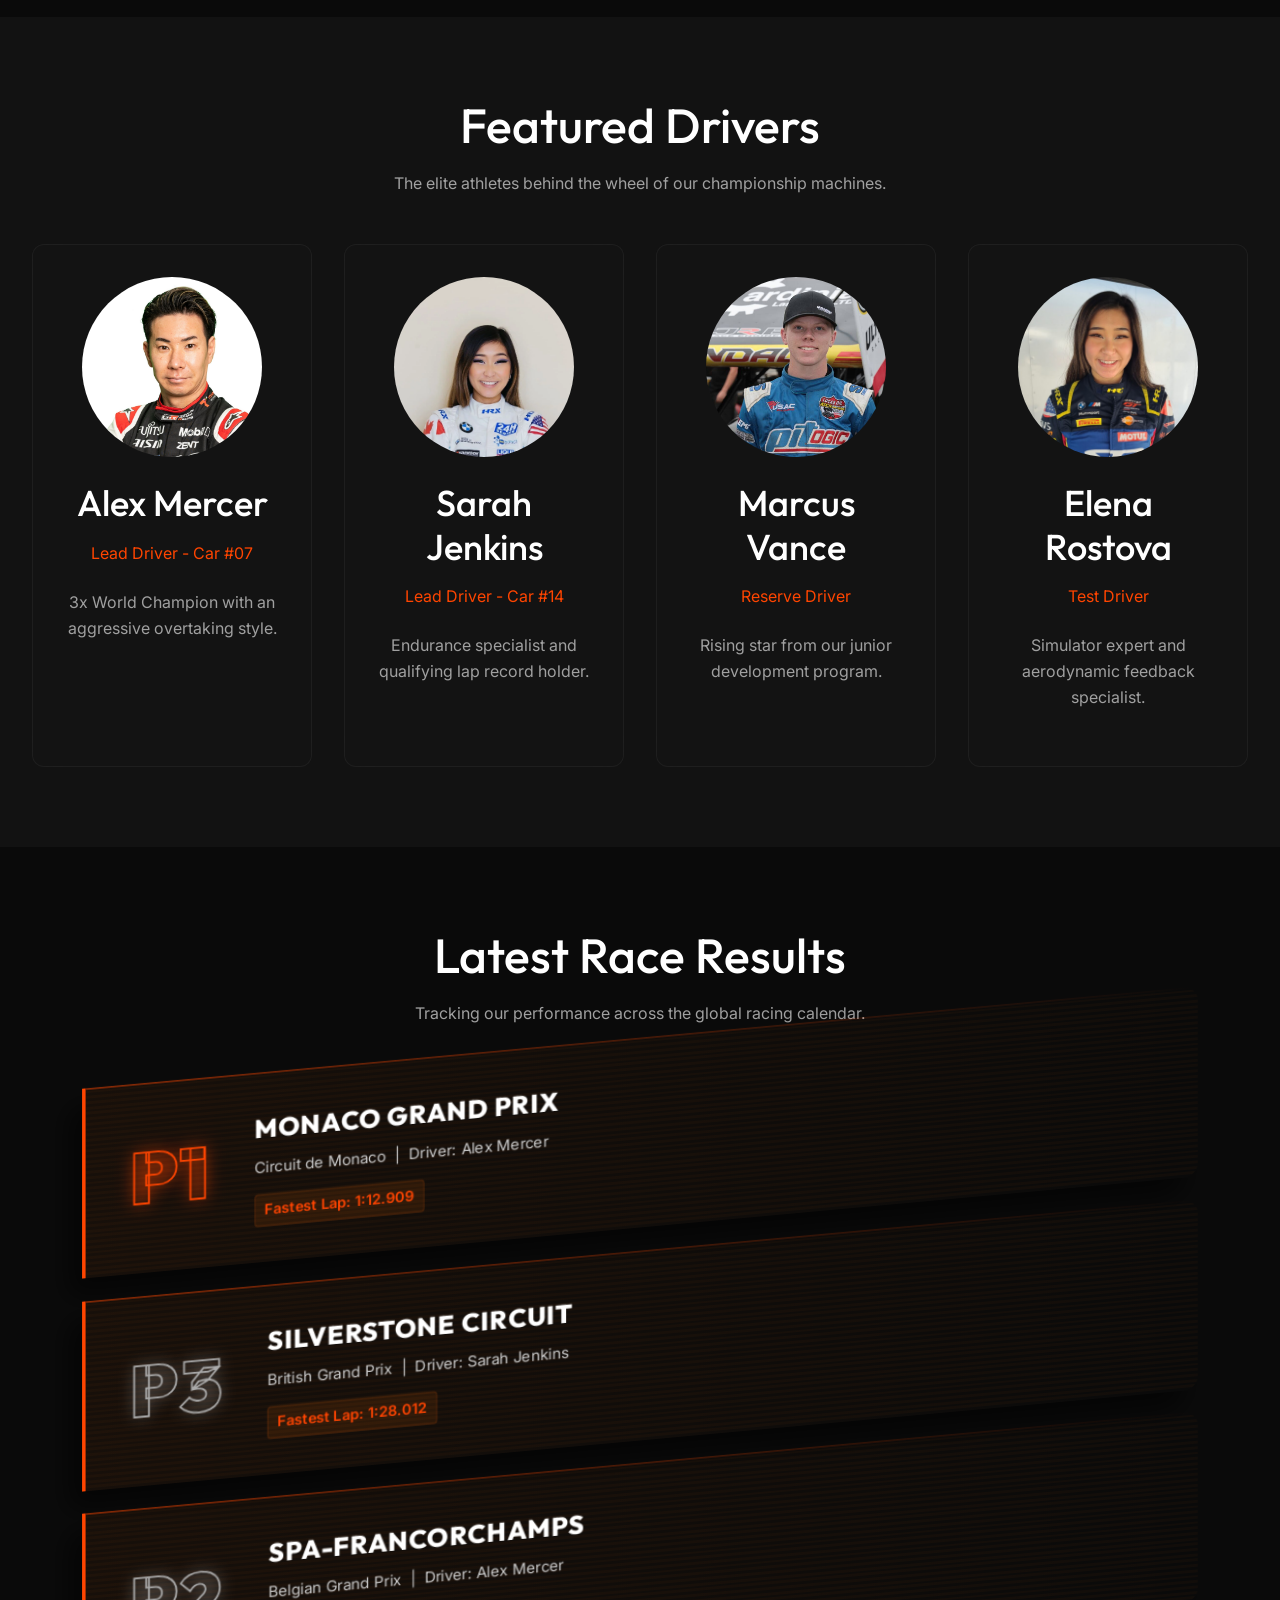
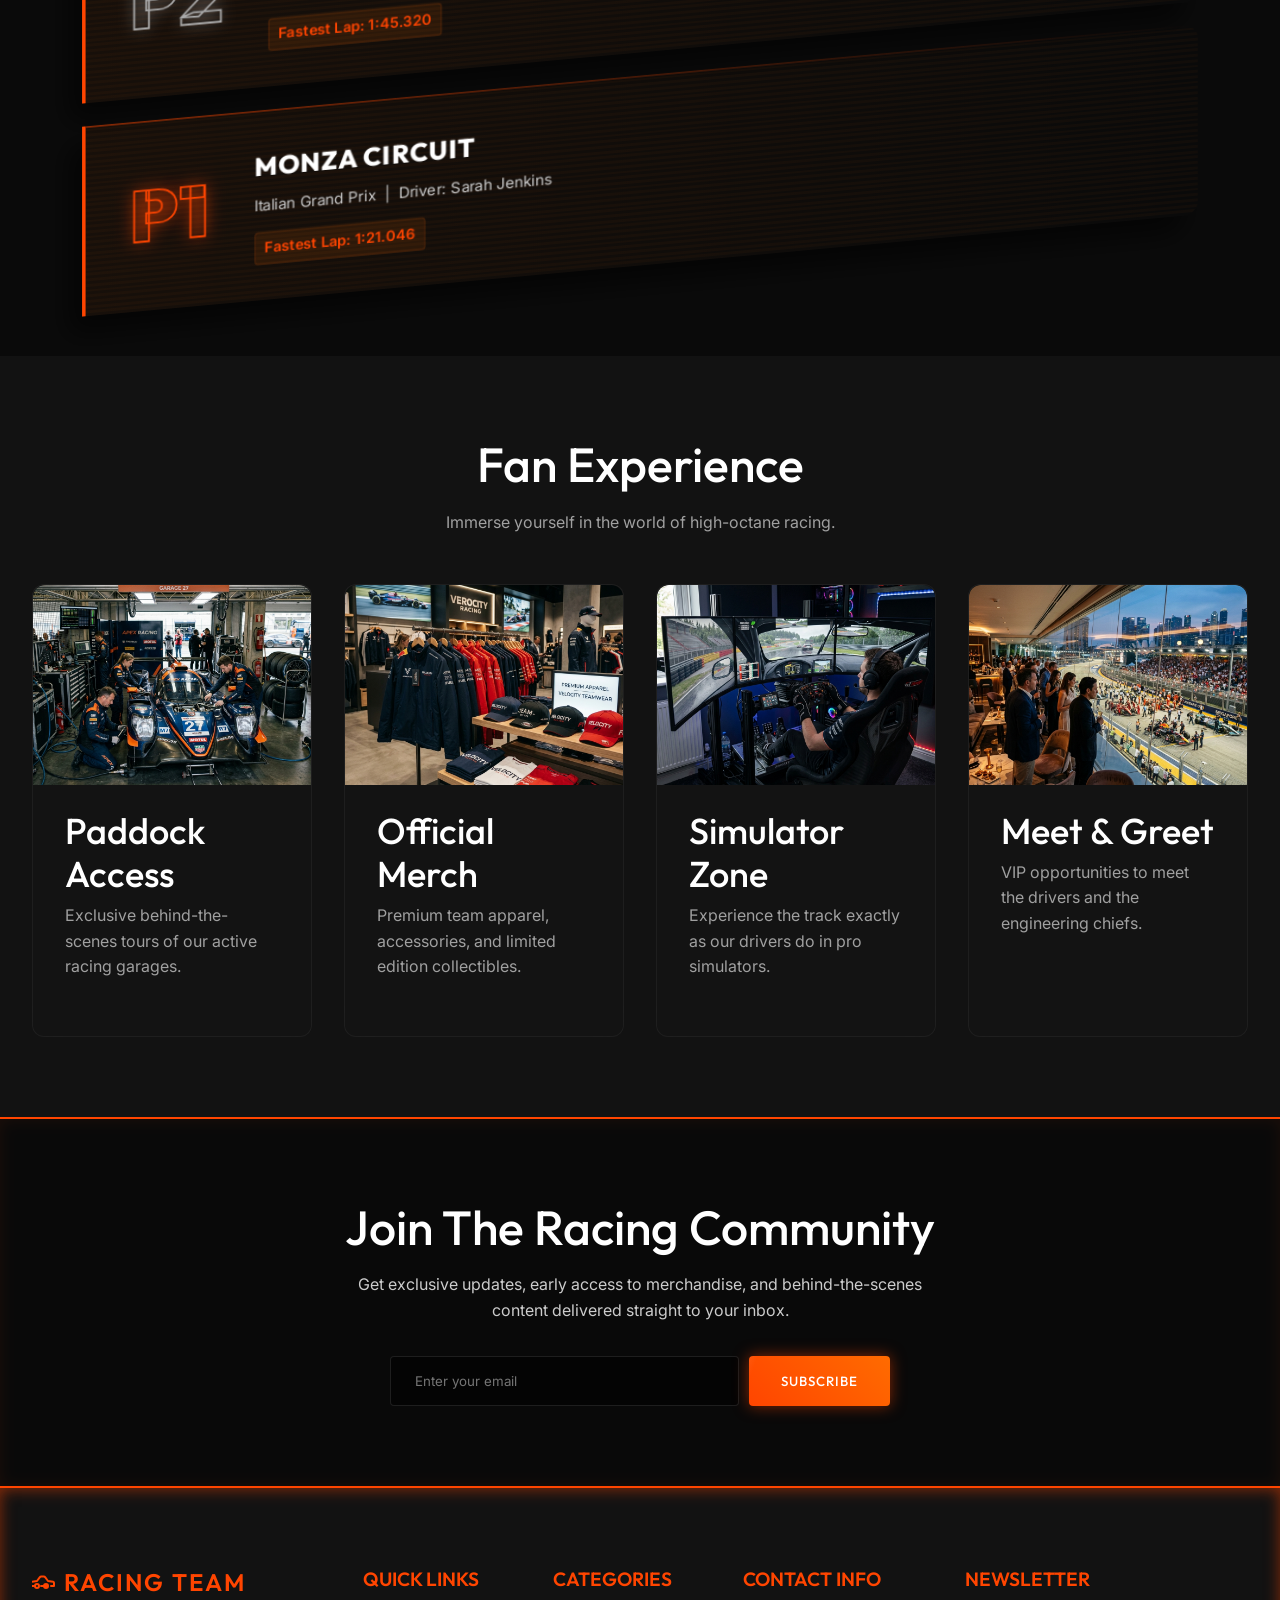
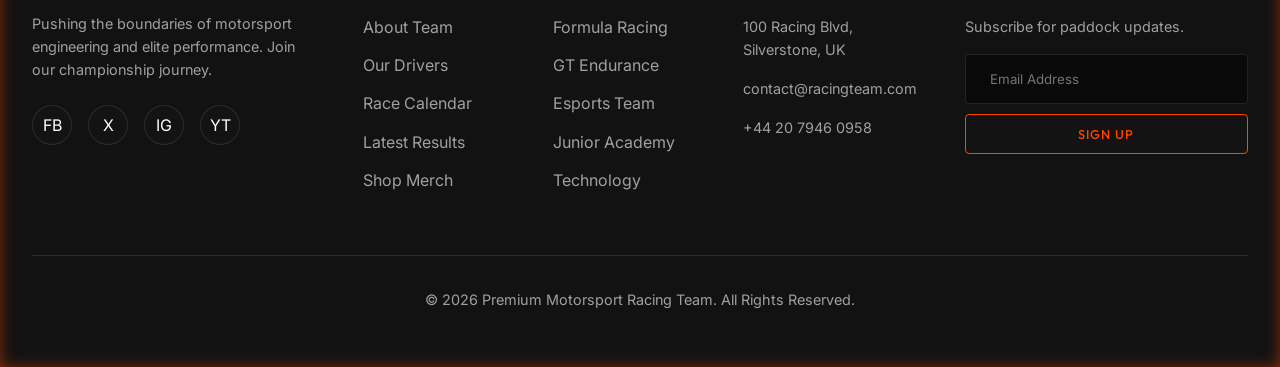
==== commit 118e2172: "second commit" ====
--- a/index.html
+++ b/index.html
@@ -1,4 +1,4 @@
-<!DOCTYPE html>
+﻿<!DOCTYPE html>
 <html lang="en" data-theme="dark" dir="ltr">
 <head>
   <meta charset="UTF-8">
@@ -383,25 +383,25 @@
       
       <div class="grid-4">
         <div class="glass-card" style="text-align: center;">
-          <img src="https://images.unsplash.com/photo-1601050690597-df0568f70950?q=80&w=600&auto=format&fit=crop" alt="Driver 1" style="aspect-ratio: 1/1; border-radius: 50%;">
+          <img src="assets/images/Alex%20Mercer.png" alt="Alex Mercer" style="width: 100%; max-width: 180px; aspect-ratio: 1/1; object-fit: cover; object-position: top; border-radius: 50%; margin: 0 auto 1.5rem; display: block;">
           <h3>Alex Mercer</h3>
           <p style="color: var(--brand-orange);">Lead Driver - Car #07</p>
           <p>3x World Champion with an aggressive overtaking style.</p>
         </div>
         <div class="glass-card" style="text-align: center;">
-          <img src="https://images.unsplash.com/photo-1542385151-efd9000785a0?q=80&w=600&auto=format&fit=crop" alt="Driver 2" style="aspect-ratio: 1/1; border-radius: 50%;">
+          <img src="assets/images/Sarah%20Jenkins.png" alt="Sarah Jenkins" style="width: 100%; max-width: 180px; aspect-ratio: 1/1; object-fit: cover; object-position: top; border-radius: 50%; margin: 0 auto 1.5rem; display: block;">
           <h3>Sarah Jenkins</h3>
           <p style="color: var(--brand-orange);">Lead Driver - Car #14</p>
           <p>Endurance specialist and qualifying lap record holder.</p>
         </div>
         <div class="glass-card" style="text-align: center;">
-          <img src="https://images.unsplash.com/photo-1603584173870-7f23fdae1b7a?q=80&w=600&auto=format&fit=crop" alt="Driver 3" style="aspect-ratio: 1/1; border-radius: 50%;">
+          <img src="assets/images/Marcus%20Vance.png" alt="Marcus Vance" style="width: 100%; max-width: 180px; aspect-ratio: 1/1; object-fit: cover; object-position: top; border-radius: 50%; margin: 0 auto 1.5rem; display: block;">
           <h3>Marcus Vance</h3>
           <p style="color: var(--brand-orange);">Reserve Driver</p>
           <p>Rising star from our junior development program.</p>
         </div>
         <div class="glass-card" style="text-align: center;">
-          <img src="https://images.unsplash.com/photo-1525983360072-2bbdafc2d4e2?q=80&w=600&auto=format&fit=crop" alt="Driver 4" style="aspect-ratio: 1/1; border-radius: 50%;">
+          <img src="assets/images/Elena%20Rostova.png" alt="Elena Rostova" style="width: 100%; max-width: 180px; aspect-ratio: 1/1; object-fit: cover; object-position: top; border-radius: 50%; margin: 0 auto 1.5rem; display: block;">
           <h3>Elena Rostova</h3>
           <p style="color: var(--brand-orange);">Test Driver</p>
           <p>Simulator expert and aerodynamic feedback specialist.</p>
@@ -498,25 +498,33 @@
       <p style="text-align: center; max-width: 600px; margin: 0 auto;">Immerse yourself in the world of high-octane racing.</p>
       
       <div class="grid-4">
-        <div class="glass-card">
-          <img src="https://images.unsplash.com/photo-1541443131876-44b0322278fd?q=80&w=600&auto=format&fit=crop" alt="Paddock Club">
-          <h3>Paddock Access</h3>
-          <p>Exclusive behind-the-scenes tours of our active racing garages.</p>
-        </div>
-        <div class="glass-card">
-          <img src="https://images.unsplash.com/photo-1536643272993-27082f4b46c6?q=80&w=600&auto=format&fit=crop" alt="Merchandise">
-          <h3>Official Merch</h3>
-          <p>Premium team apparel, accessories, and limited edition collectibles.</p>
-        </div>
-        <div class="glass-card">
-          <img src="https://images.unsplash.com/photo-1568605117036-5fe5e7bab0b7?q=80&w=600&auto=format&fit=crop" alt="Simulators">
-          <h3>Simulator Zone</h3>
-          <p>Experience the track exactly as our drivers do in pro simulators.</p>
-        </div>
-        <div class="glass-card">
-          <img src="https://images.unsplash.com/photo-1517524008697-84bbe3c3fd98?q=80&w=600&auto=format&fit=crop" alt="Meet and Greet">
-          <h3>Meet & Greet</h3>
-          <p>VIP opportunities to meet the drivers and the engineering chiefs.</p>
+        <div class="glass-card" style="padding: 0;">
+          <img src="assets/images/paddock_access.png" alt="Paddock Club" style="width: 100%; height: 200px; object-fit: cover; border-radius: 12px 12px 0 0; margin-bottom: 0; display: block;">
+          <div style="padding: 1.5rem 2rem 2rem;">
+            <h3 style="margin-bottom: 0.5rem;">Paddock Access</h3>
+            <p>Exclusive behind-the-scenes tours of our active racing garages.</p>
+          </div>
+        </div>
+        <div class="glass-card" style="padding: 0;">
+          <img src="assets/images/official_merch.png" alt="Merchandise" style="width: 100%; height: 200px; object-fit: cover; border-radius: 12px 12px 0 0; margin-bottom: 0; display: block;">
+          <div style="padding: 1.5rem 2rem 2rem;">
+            <h3 style="margin-bottom: 0.5rem;">Official Merch</h3>
+            <p>Premium team apparel, accessories, and limited edition collectibles.</p>
+          </div>
+        </div>
+        <div class="glass-card" style="padding: 0;">
+          <img src="assets/images/simulator_zone.png" alt="Simulators" style="width: 100%; height: 200px; object-fit: cover; border-radius: 12px 12px 0 0; margin-bottom: 0; display: block;">
+          <div style="padding: 1.5rem 2rem 2rem;">
+            <h3 style="margin-bottom: 0.5rem;">Simulator Zone</h3>
+            <p>Experience the track exactly as our drivers do in pro simulators.</p>
+          </div>
+        </div>
+        <div class="glass-card" style="padding: 0;">
+          <img src="assets/images/meet_and_greet.png" alt="Meet and Greet" style="width: 100%; height: 200px; object-fit: cover; border-radius: 12px 12px 0 0; margin-bottom: 0; display: block;">
+          <div style="padding: 1.5rem 2rem 2rem;">
+            <h3 style="margin-bottom: 0.5rem;">Meet & Greet</h3>
+            <p>VIP opportunities to meet the drivers and the engineering chiefs.</p>
+          </div>
         </div>
       </div>
     </div>
@@ -606,3 +614,4 @@
   <script src="assets/js/animations.js"></script>
 </body>
 </html>
+
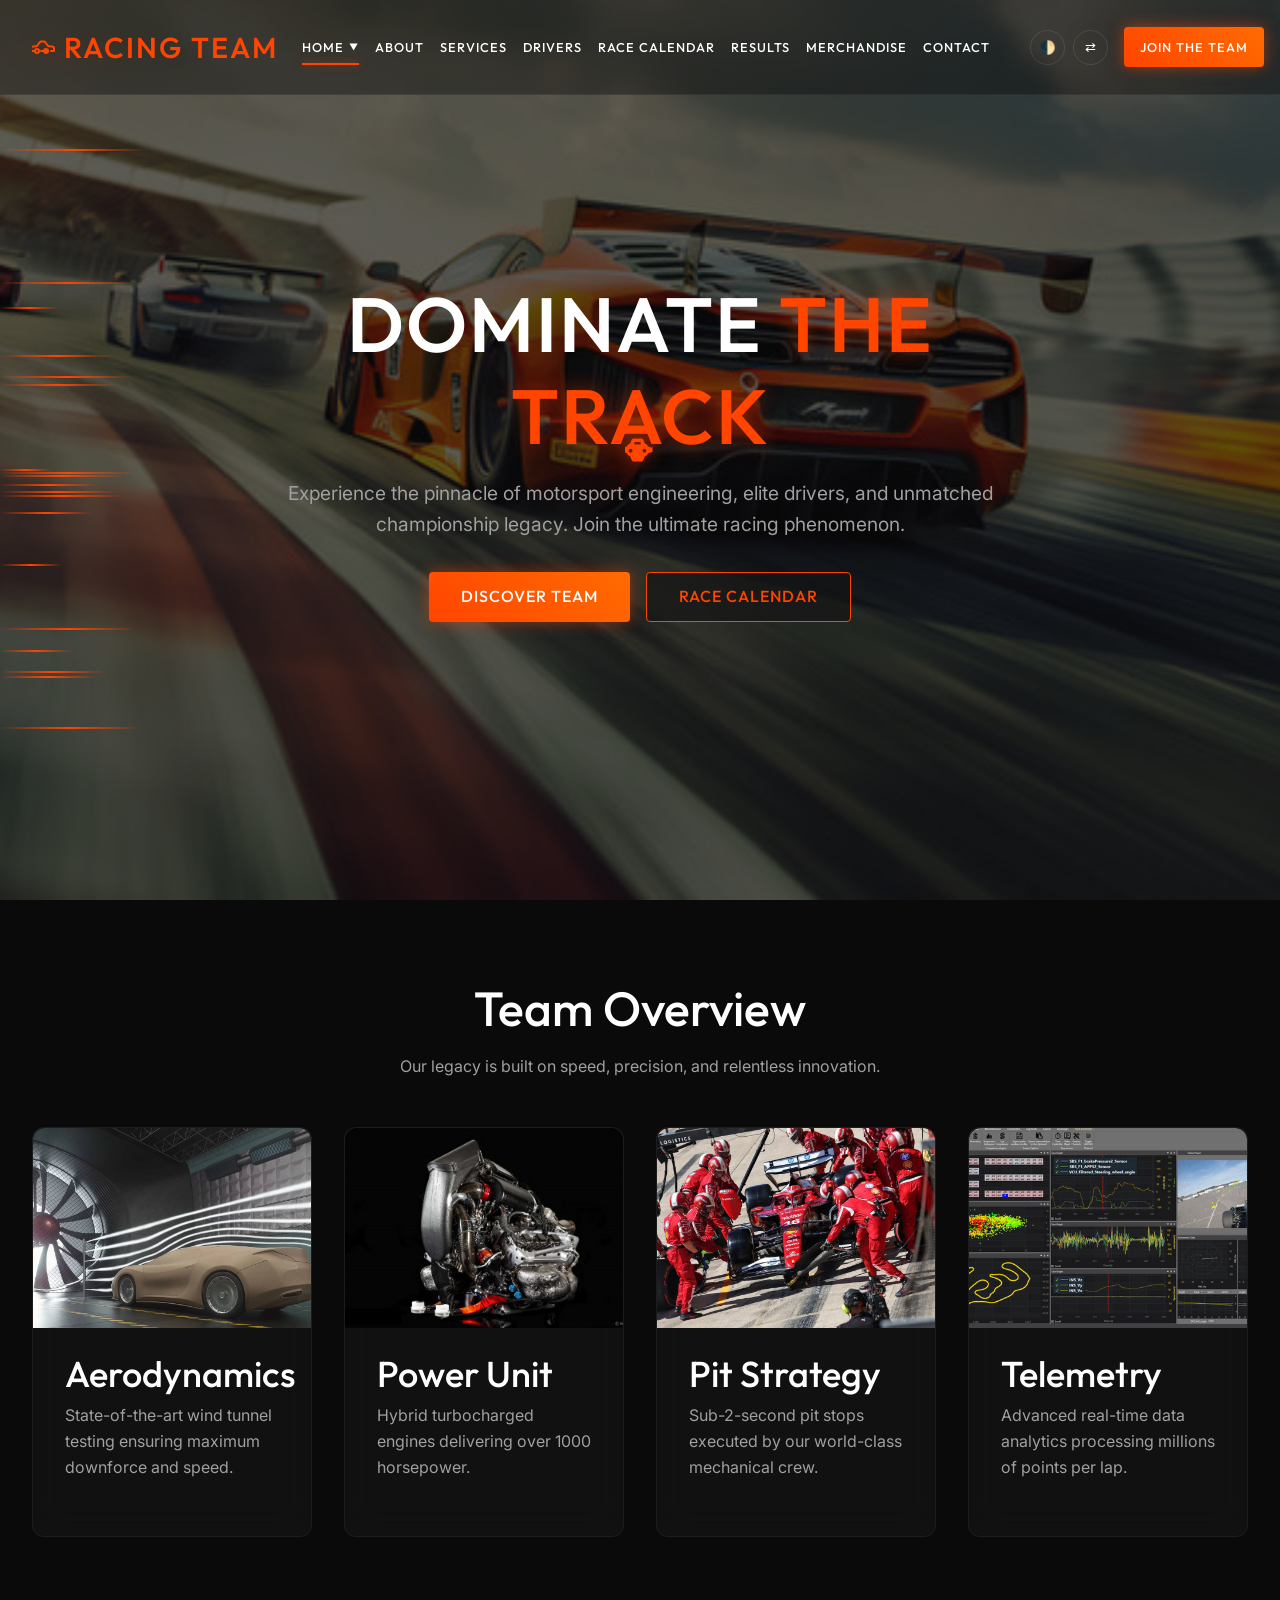
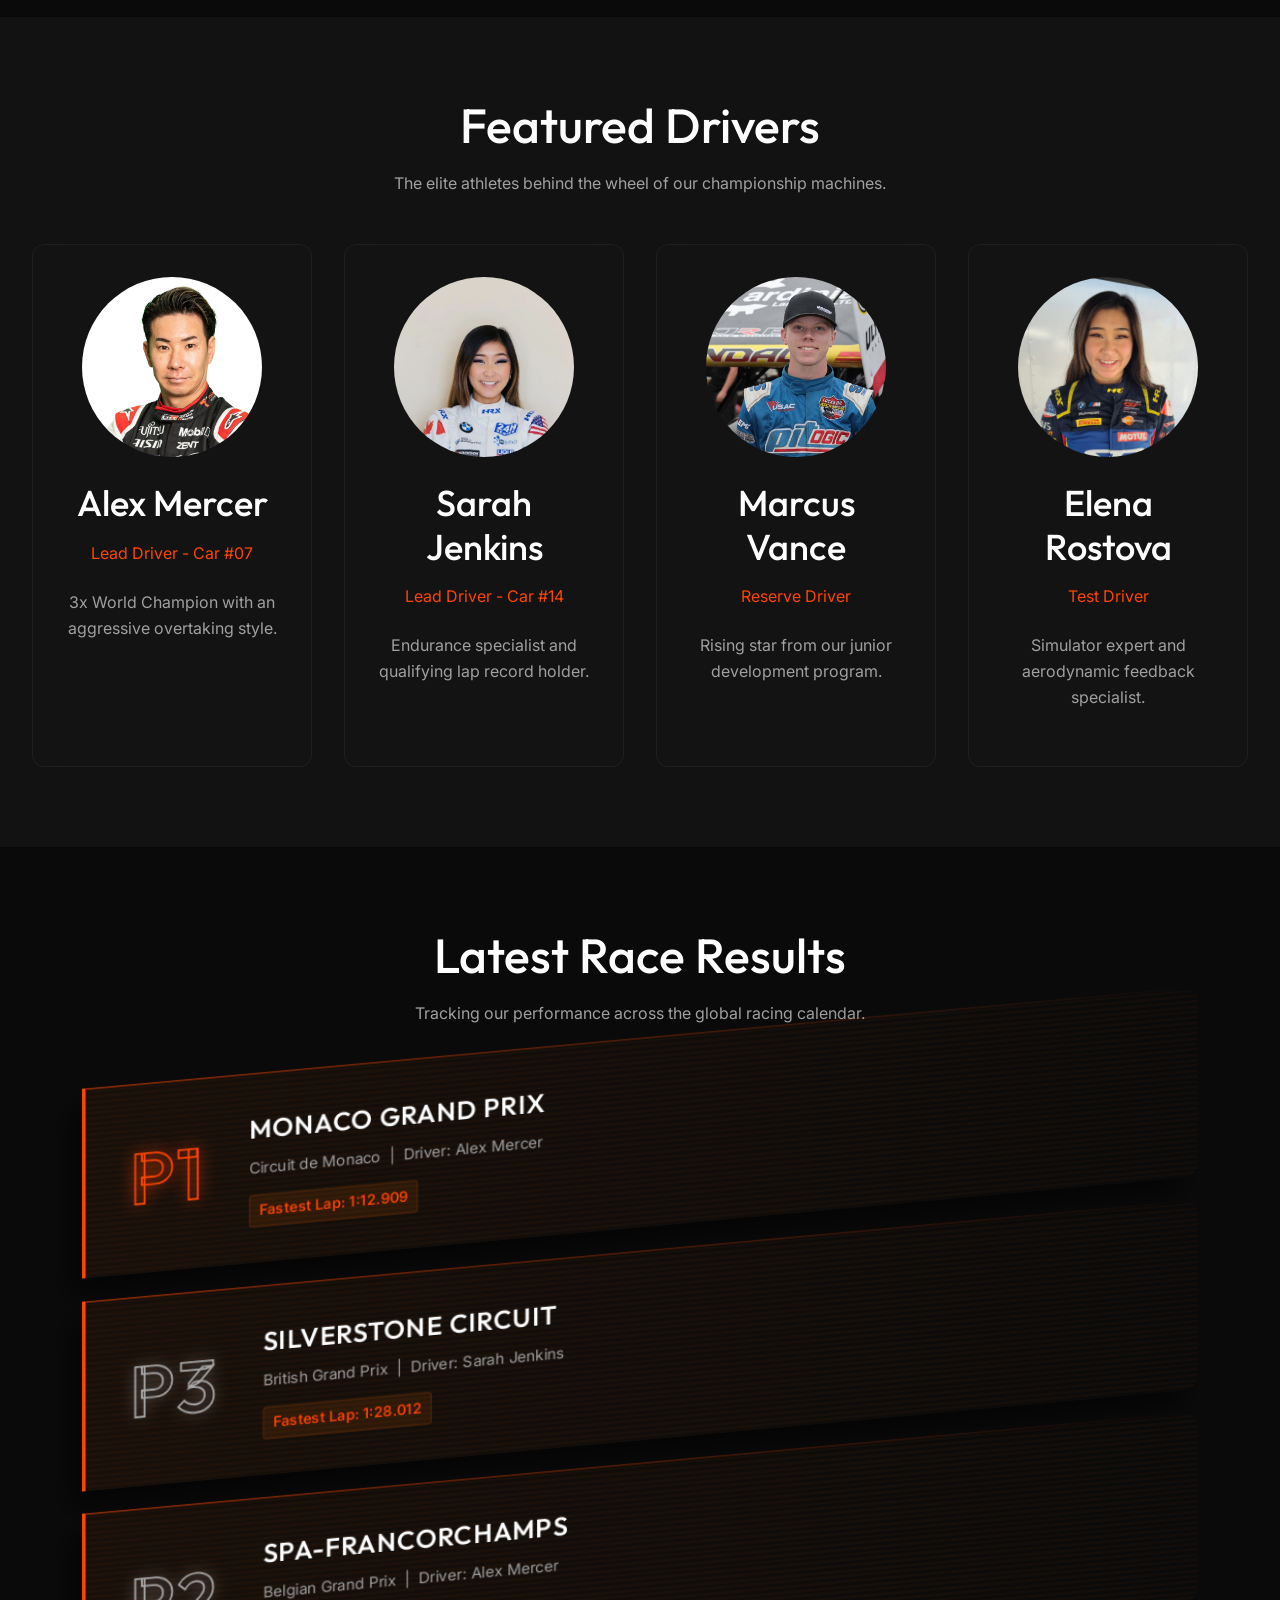
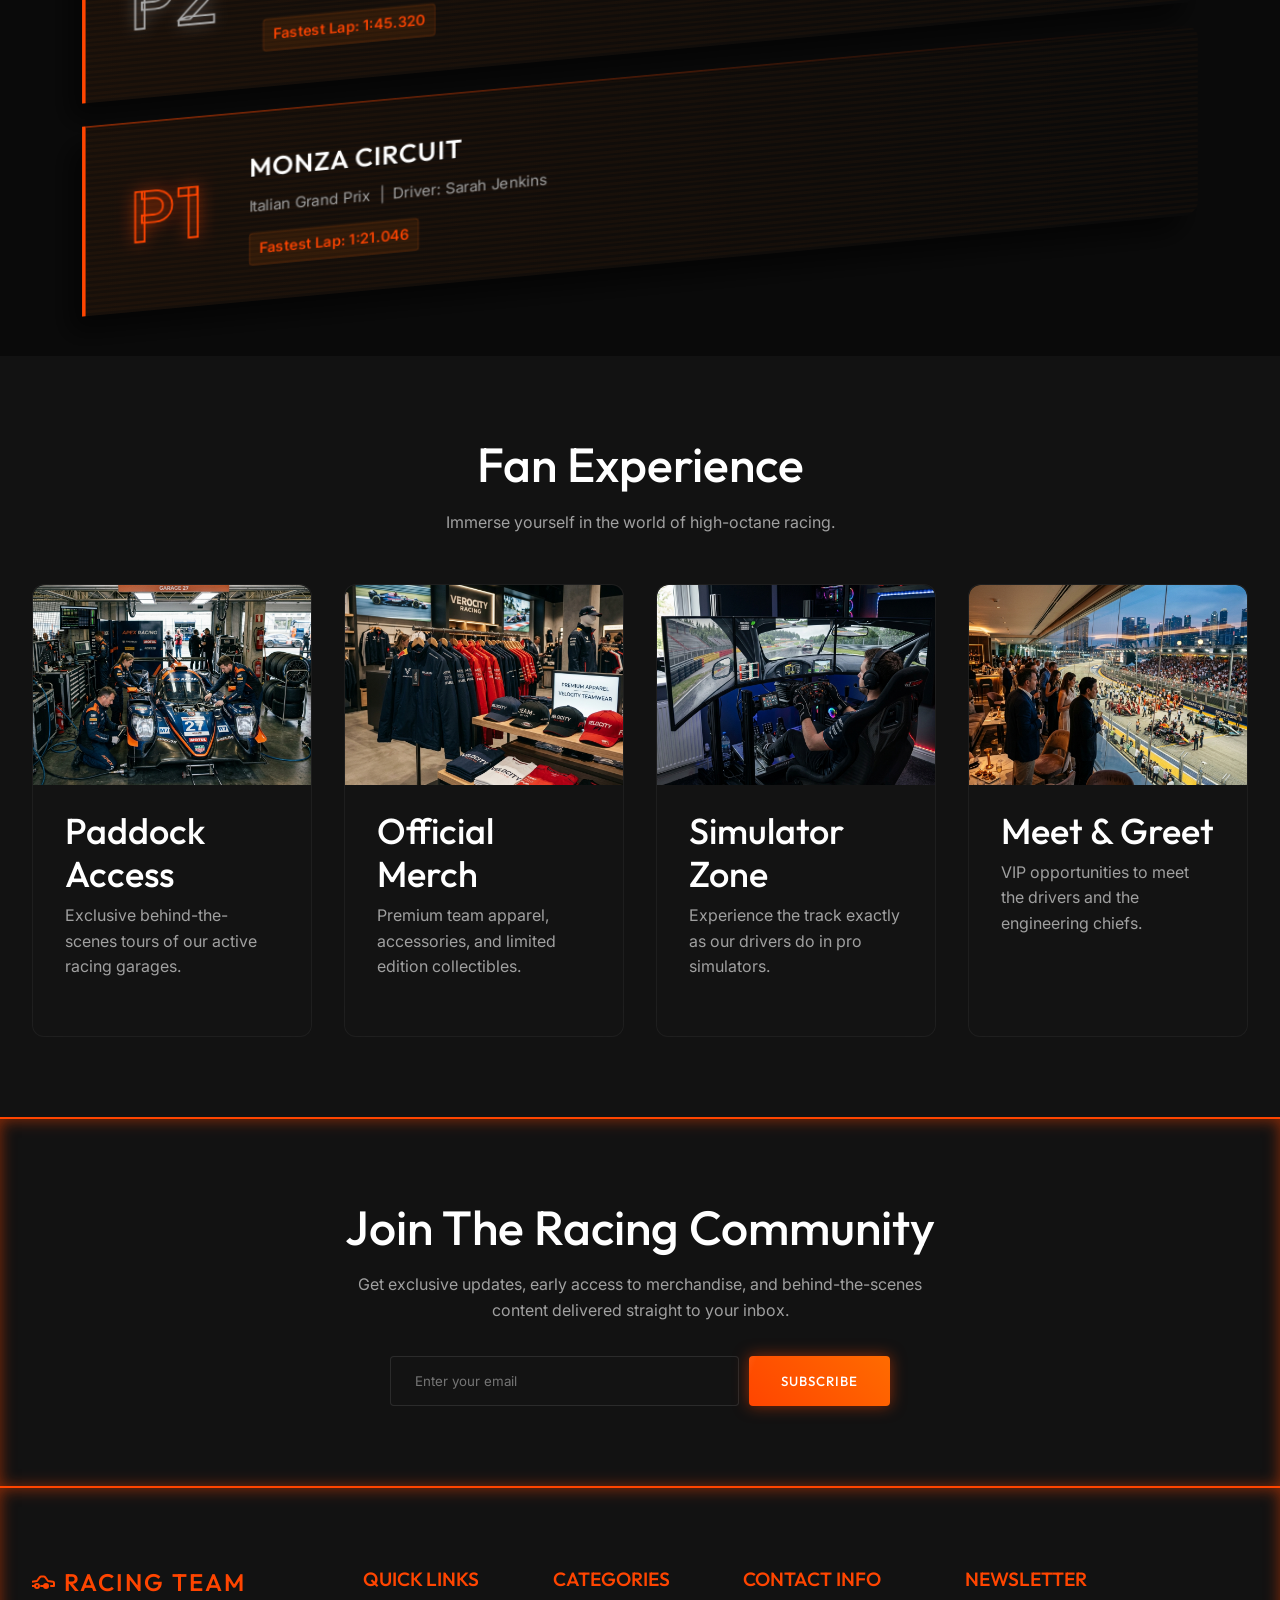
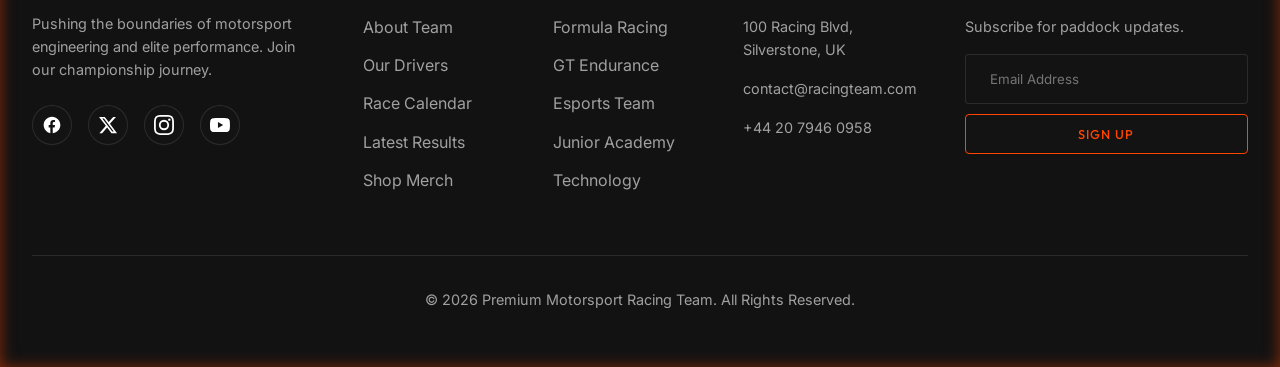
==== commit 76d0df0e: "second commit" ====
--- a/index.html
+++ b/index.html
@@ -1,4 +1,4 @@
-﻿<!DOCTYPE html>
+<!DOCTYPE html>
 <html lang="en" data-theme="dark" dir="ltr">
 <head>
   <meta charset="UTF-8">
@@ -40,7 +40,7 @@
     .logo {
       font-family: var(--font-heading);
       font-size: 1.8rem;
-      font-weight: 700;
+      font-weight: 550;
       color: var(--brand-orange);
       letter-spacing: 2px;
       text-transform: uppercase;
@@ -52,7 +52,7 @@
     }
     .nav-link {
       font-family: var(--font-heading);
-      font-size: 0.95rem;
+      font-size: 0.8rem;
       font-weight: 500;
       text-transform: uppercase;
       letter-spacing: 1px;
@@ -123,21 +123,29 @@
         top: 0;
         right: -100%;
         width: 300px;
+        max-width: 100vw;
         height: 100vh;
         background: var(--bg-primary);
         flex-direction: column;
-        justify-content: center;
+        justify-content: flex-start;
+        padding-top: 60px;
+        padding-bottom: 1rem;
+        overflow-y: auto;
         transition: right var(--transition-normal);
         border-left: 1px solid var(--border-color);
       }
       [dir="rtl"] .nav-menu { right: auto; left: -100%; border-left: none; border-right: 1px solid var(--border-color); }
       .nav-menu.active { right: 0; }
       [dir="rtl"] .nav-menu.active { left: 0; }
-      .hamburger { display: flex; z-index: var(--z-dropdown); }
+      .hamburger { display: flex; z-index: var(--z-dropdown); margin-left: auto; }
+      [dir="rtl"] .hamburger { margin-left: 0; margin-right: auto; }
       .hamburger.active span:nth-child(1) { transform: rotate(45deg) translate(5px, 5px); }
       .hamburger.active span:nth-child(2) { opacity: 0; }
       .hamburger.active span:nth-child(3) { transform: rotate(-45deg) translate(5px, -5px); }
       .nav-actions { display: none; }
+      .mobile-nav-actions { display: flex !important; }
+      .nav-menu { gap: 0.5rem !important; }
+      .nav-link { padding: 0.25rem 0; font-size: 0.9rem; }
     }
 
     /* Hero Section */
@@ -262,6 +270,8 @@
     
     @media (max-width: 1024px) {
       .footer-grid { grid-template-columns: 1fr 1fr; }
+      .footer-col:last-child { grid-column: 1 / -1; text-align: center; }
+      .footer-col:last-child form { margin: 0 auto; max-width: 400px; }
     }
     @media (max-width: 600px) {
       .footer-grid { grid-template-columns: 1fr; }
@@ -296,11 +306,22 @@
         <a href="results.html" class="nav-link">Results</a>
         <a href="merchandise.html" class="nav-link">Merchandise</a>
         <a href="contact.html" class="nav-link">Contact</a>
+
+        <div class="mobile-nav-actions" style="display: none; flex-direction: column; gap: 0.5rem; padding: 0.5rem 2rem; margin-top: 0.5rem; border-top: 1px solid var(--border-color); width: 100%; align-items: center;">
+          <div class="toggles-nav" style="justify-content: center; margin-bottom: 0.25rem; display: flex; gap: 0.5rem;">
+            <button class="toggle-btn theme-toggle" title="Toggle Theme">🌓</button>
+            <button class="toggle-btn rtl-toggle" title="Toggle RTL">⇄</button>
+          </div>
+          <a href="register.html" class="btn btn-primary" style="text-align: center; width: 100%; height: 40px; line-height: 40px; padding: 0;">Join The Team</a>
+          <a href="sponsors.html" class="btn btn-secondary" style="text-align: center; width: 100%; height: 40px; line-height: 40px; padding: 0;">Become Sponsor</a>
+        </div>
       </nav>
       <style>
         .nav-item-dropdown:hover .dropdown-content { display: flex !important; }
         .dropdown-content a:hover { color: var(--brand-orange) !important; }
-        .nav-menu { display: flex; align-items: center; white-space: nowrap; margin-right: 2.5rem; }
+        @media (min-width: 1025px) {
+          .nav-menu { display: flex; align-items: center; white-space: nowrap; margin-right: 2.5rem; }
+        }
       </style>
 
       <div class="nav-actions">
@@ -428,13 +449,13 @@
         .holo-content-wrapper { display: flex; align-items: center; gap: 3rem; width: 100%; position: relative; z-index: 2; transform: translateZ(50px); transition: transform 0.6s ease; }
         .hologram-item:hover .holo-content-wrapper { transform: translateZ(80px); }
         
-        .holo-badge { font-size: 5rem; font-family: var(--font-heading); color: transparent; -webkit-text-stroke: 2px var(--brand-orange); font-weight: 900; text-shadow: 0 0 20px var(--brand-orange-glow); line-height: 1; letter-spacing: 2px; }
+        .holo-badge { font-size: 5rem; font-family: var(--font-heading); color: transparent; -webkit-text-stroke: 2px var(--brand-orange); font-weight: 550; text-shadow: 0 0 20px var(--brand-orange-glow); line-height: 1; letter-spacing: 2px; }
         .hologram-item:hover .holo-badge { color: var(--brand-orange); -webkit-text-stroke: 0; }
         
         .holo-content { flex: 1; display: flex; flex-direction: column; gap: 0.5rem; }
-        .holo-title { font-size: 1.8rem; font-weight: 800; color: #fff; text-transform: uppercase; letter-spacing: 1px; font-family: var(--font-heading); }
-        .holo-sub { font-size: 1.05rem; color: #ccc; }
-        .holo-highlight { color: var(--brand-orange); font-weight: 600; margin-top: 0.5rem; display: inline-block; padding: 4px 10px; background: rgba(255,107,0,0.1); border-radius: 4px; border: 1px solid rgba(255,107,0,0.2); }
+        .holo-title { font-size: 1.8rem; font-weight: 550; color: var(--text-primary); text-transform: uppercase; letter-spacing: 1px; font-family: var(--font-heading); }
+        .holo-sub { font-size: 1.05rem; color: var(--text-secondary); }
+        .holo-highlight { color: var(--brand-orange); font-weight: 550; margin-top: 0.5rem; display: inline-block; padding: 4px 10px; background: rgba(255,107,0,0.1); border-radius: 4px; border: 1px solid rgba(255,107,0,0.2); }
         
         @media (max-width: 768px) {
           .hologram-item { flex-direction: column; align-items: flex-start; gap: 1.5rem; padding: 2rem; transform: none; box-shadow: 0 10px 20px rgba(0,0,0,0.5); }
@@ -531,12 +552,11 @@
   </section>
 
   <!-- 6. Join Racing Community CTA -->
-  <section class="reveal neon-border-top" style="background: url('https://images.unsplash.com/photo-1492144534655-ae79c964c9d7?q=80&w=2000&auto=format&fit=crop') center/cover; position: relative;">
-    <div style="position: absolute; top:0; left:0; width:100%; height:100%; background:rgba(10,10,10,0.85);"></div>
+  <section class="reveal neon-border-top" style="background: var(--bg-secondary); position: relative;">
     <div class="container" style="position: relative; z-index: 2; text-align: center;">
       <h2>Join The Racing Community</h2>
-      <p style="max-width: 600px; margin: 0 auto 2rem; color: #ccc;">Get exclusive updates, early access to merchandise, and behind-the-scenes content delivered straight to your inbox.</p>
-      <form style="display: flex; max-width: 500px; margin: 0 auto; gap: 10px;">
+      <p style="max-width: 600px; margin: 0 auto 2rem; color: var(--text-secondary);">Get exclusive updates, early access to merchandise, and behind-the-scenes content delivered straight to your inbox.</p>
+      <form class="community-form" style="display: flex; max-width: 500px; margin: 0 auto; gap: 10px;">
         <input type="email" class="form-control" placeholder="Enter your email" required style="flex: 1;">
         <button type="submit" class="btn btn-primary">Subscribe</button>
       </form>
@@ -556,10 +576,18 @@
           </h4>
           <p style="font-size: 0.9rem; color: var(--text-secondary);">Pushing the boundaries of motorsport engineering and elite performance. Join our championship journey.</p>
           <div class="social-icons">
-            <a href="#" class="social-icon" aria-label="Facebook">FB</a>
-            <a href="#" class="social-icon" aria-label="Twitter">X</a>
-            <a href="#" class="social-icon" aria-label="Instagram">IG</a>
-            <a href="#" class="social-icon" aria-label="YouTube">YT</a>
+            <a href="#" class="social-icon" aria-label="Facebook">
+              <svg width="20" height="20" viewBox="0 0 24 24" fill="currentColor"><path d="M22 12c0-5.52-4.48-10-10-10S2 6.48 2 12c0 4.84 3.44 8.87 8 9.8V15H8v-3h2V9.5C10 7.57 11.57 6 13.5 6c1.05 0 2.15.19 2.15.19V8.5h-1.21c-1.19 0-1.56.74-1.56 1.5V12h2.73l-.44 3h-2.29v6.8C18.56 20.87 22 16.84 22 12z"/></svg>
+            </a>
+            <a href="#" class="social-icon" aria-label="Twitter">
+              <svg width="20" height="20" viewBox="0 0 24 24" fill="currentColor"><path d="M18.244 2.25h3.308l-7.227 8.26 8.502 11.24H16.17l-5.214-6.817L4.99 21.75H1.68l7.73-8.835L1.254 2.25H8.08l4.713 6.231zm-1.161 17.52h1.833L7.084 4.126H5.117z"/></svg>
+            </a>
+            <a href="#" class="social-icon" aria-label="Instagram">
+              <svg width="20" height="20" viewBox="0 0 24 24" fill="currentColor"><path d="M12 2.163c3.204 0 3.584.012 4.85.07 3.252.148 4.771 1.691 4.919 4.919.058 1.265.069 1.645.069 4.849 0 3.205-.012 3.584-.069 4.849-.149 3.225-1.664 4.771-4.919 4.919-1.266.058-1.644.07-4.85.07-3.204 0-3.584-.012-4.849-.07-3.26-.149-4.771-1.699-4.919-4.92-.058-1.265-.07-1.644-.07-4.849 0-3.204.013-3.583.07-4.849.149-3.227 1.664-4.771 4.919-4.919 1.266-.057 1.645-.069 4.849-.069zM12 0C8.741 0 8.333.014 7.053.072 2.695.272.273 2.69.073 7.052.014 8.333 0 8.741 0 12c0 3.259.014 3.668.072 4.948.2 4.358 2.618 6.78 6.98 6.98C8.333 23.986 8.741 24 12 24c3.259 0 3.668-.014 4.948-.072 4.354-.2 6.782-2.618 6.979-6.98.059-1.28.073-1.689.073-4.948 0-3.259-.014-3.667-.072-4.947-.196-4.354-2.617-6.78-6.979-6.98C15.668.014 15.259 0 12 0zm0 5.838a6.162 6.162 0 100 12.324 6.162 6.162 0 000-12.324zM12 16a4 4 0 110-8 4 4 0 010 8zm6.406-11.845a1.44 1.44 0 100 2.881 1.44 1.44 0 000-2.881z"/></svg>
+            </a>
+            <a href="#" class="social-icon" aria-label="YouTube">
+              <svg width="20" height="20" viewBox="0 0 24 24" fill="currentColor"><path d="M23.498 6.186a3.016 3.016 0 0 0-2.122-2.136C19.505 3.5 12 3.5 12 3.5s-7.505 0-9.377.55a3.016 3.016 0 0 0-2.122 2.136C0 8.07 0 12 0 12s0 3.93.502 5.814a3.016 3.016 0 0 0 2.122 2.136c1.871.55 9.376.55 9.376.55s7.505 0 9.377-.55a3.016 3.016 0 0 0 2.122-2.136C24 15.93 24 12 24 12s0-3.93-.502-5.814zM9.545 15.568V8.432L15.818 12l-6.273 3.568z"/></svg>
+            </a>
           </div>
         </div>
         
--- a/assets/css/variables.css
+++ b/assets/css/variables.css
@@ -36,6 +36,13 @@
   --z-modal: 1050;
 }
 
+/* Mobile Padding Adjustment */
+@media (max-width: 768px) {
+  :root {
+    --container-padding: 1rem;
+  }
+}
+
 [data-theme="light"] {
   --bg-primary: #f0f0f0;
   --bg-secondary: #ffffff;
--- a/assets/css/global.css
+++ b/assets/css/global.css
@@ -24,12 +24,12 @@
 
 h1, h2, h3, h4, h5, h6 {
   font-family: var(--font-heading);
-  font-weight: 600;
+  font-weight: 550;
   line-height: 1.2;
   margin-bottom: 1rem;
 }
 
-h1 { font-size: clamp(2.5rem, 5vw, 4rem); font-weight: 600; }
+h1 { font-size: clamp(2.5rem, 5vw, 4rem); font-weight: 550; }
 h2 { font-size: clamp(2rem, 4vw, 3rem); font-weight: 500; }
 h3 { font-size: clamp(1.5rem, 3vw, 2.25rem); font-weight: 500; }
 
@@ -107,3 +107,65 @@
 [dir="rtl"] {
   text-align: right;
 }
+
+/* Light Mode Navbar Override */
+[data-theme="light"] .main-header,
+[data-theme="light"] .main-header.scrolled {
+  background: #ffffff !important;
+}
+[data-theme="light"] .dropdown-content {
+  background: #ffffff !important;
+  box-shadow: 0px 8px 16px 0px rgba(0,0,0,0.1) !important;
+}
+
+/* Light Mode Hero Text Override */
+[data-theme="light"] .hero-title,
+[data-theme="light"] .hero-subtitle,
+[data-theme="light"] .page-hero-title,
+[data-theme="light"] .page-hero-subtitle,
+[data-theme="light"] .hero-content p,
+[data-theme="light"] .page-hero-content p {
+  color: #ffffff !important;
+}
+
+/* Mobile Logo Size Adjustment */
+@media (max-width: 768px) {
+  .logo, .auth-logo {
+    font-size: 1.2rem !important;
+    letter-spacing: 1px !important;
+    margin-right: 0.5rem !important;
+  }
+  .logo svg, .auth-logo svg {
+    width: 20px !important;
+    height: 20px !important;
+    margin-right: 4px !important;
+  }
+  
+  /* Fix gap between navbar and hero section */
+  .hero-content, .page-hero-content {
+    margin-top: 80px !important;
+  }
+  
+  /* Stack newsletter form vertically */
+  .community-form {
+    flex-direction: column !important;
+  }
+}
+
+/* Center Footer in Tablet and Mobile Views */
+@media (max-width: 768px) {
+  .footer-grid {
+    grid-template-columns: 1fr !important;
+  }
+  .footer-col {
+    text-align: center;
+  }
+  .footer-col h4 {
+    justify-content: center;
+  }
+  .social-icons {
+    justify-content: center;
+  }
+}
+
+
--- a/assets/css/components.css
+++ b/assets/css/components.css
@@ -123,7 +123,7 @@
 .form-control {
   width: 100%;
   padding: 1rem 1.5rem;
-  background: rgba(0, 0, 0, 0.5);
+  background: var(--glass-bg);
   border: 1px solid var(--border-color);
   border-radius: 4px;
   color: var(--text-primary);
@@ -135,5 +135,5 @@
 .form-control:focus {
   border-color: var(--brand-orange);
   box-shadow: 0 0 10px var(--brand-orange-glow);
-  background: rgba(0, 0, 0, 0.7);
+  background: var(--bg-secondary);
 }
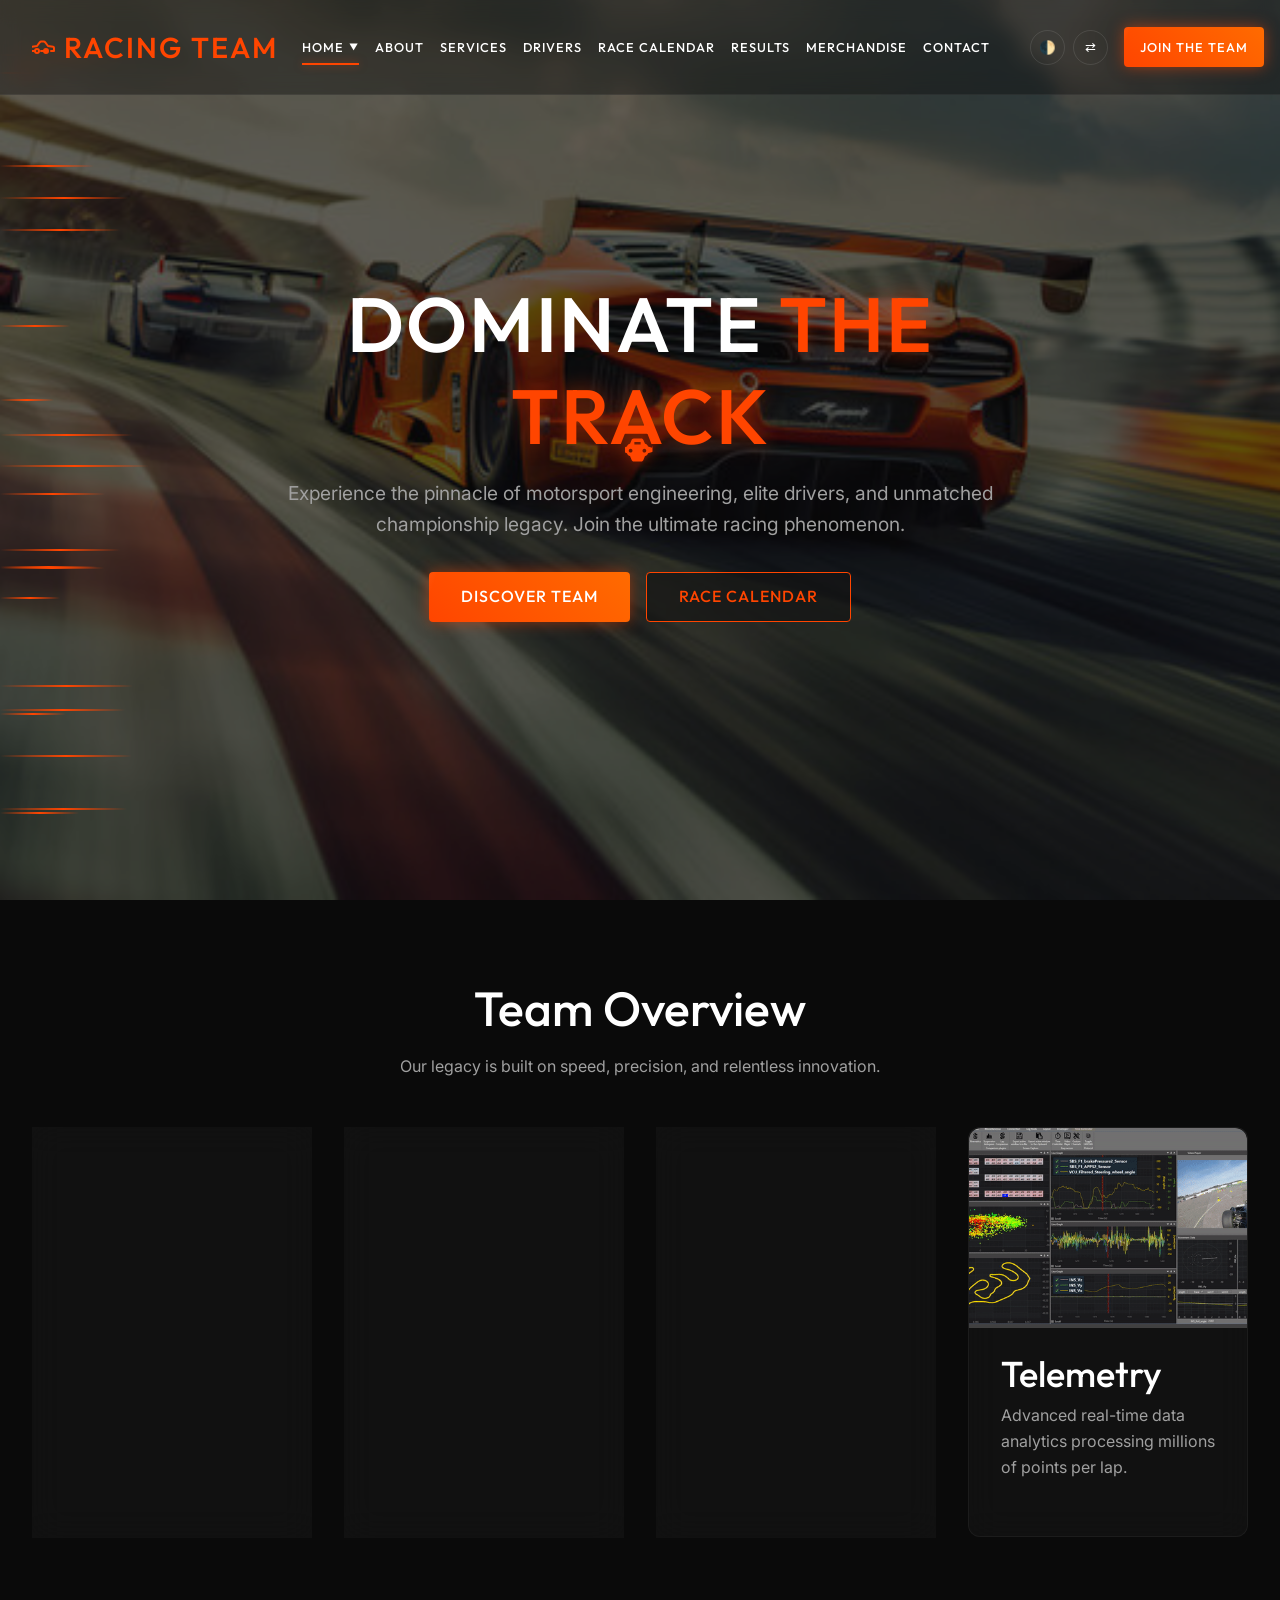
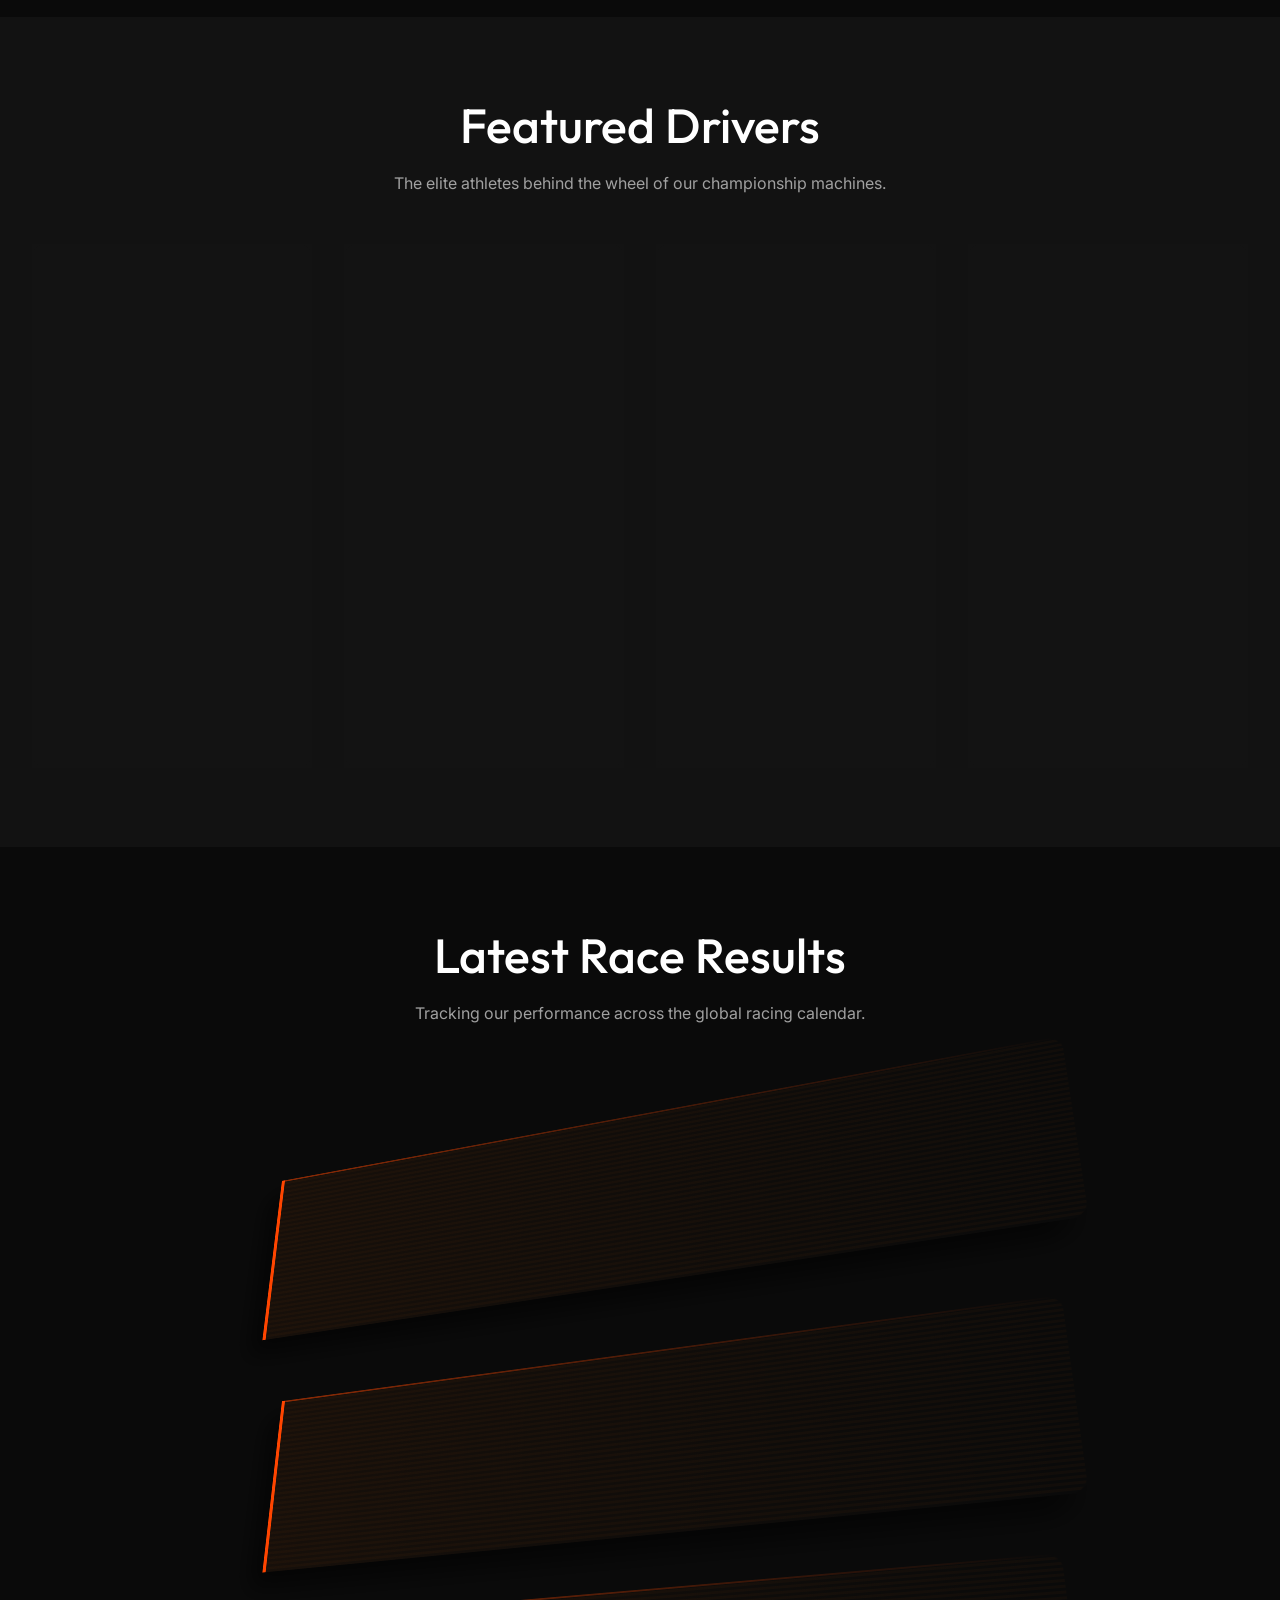
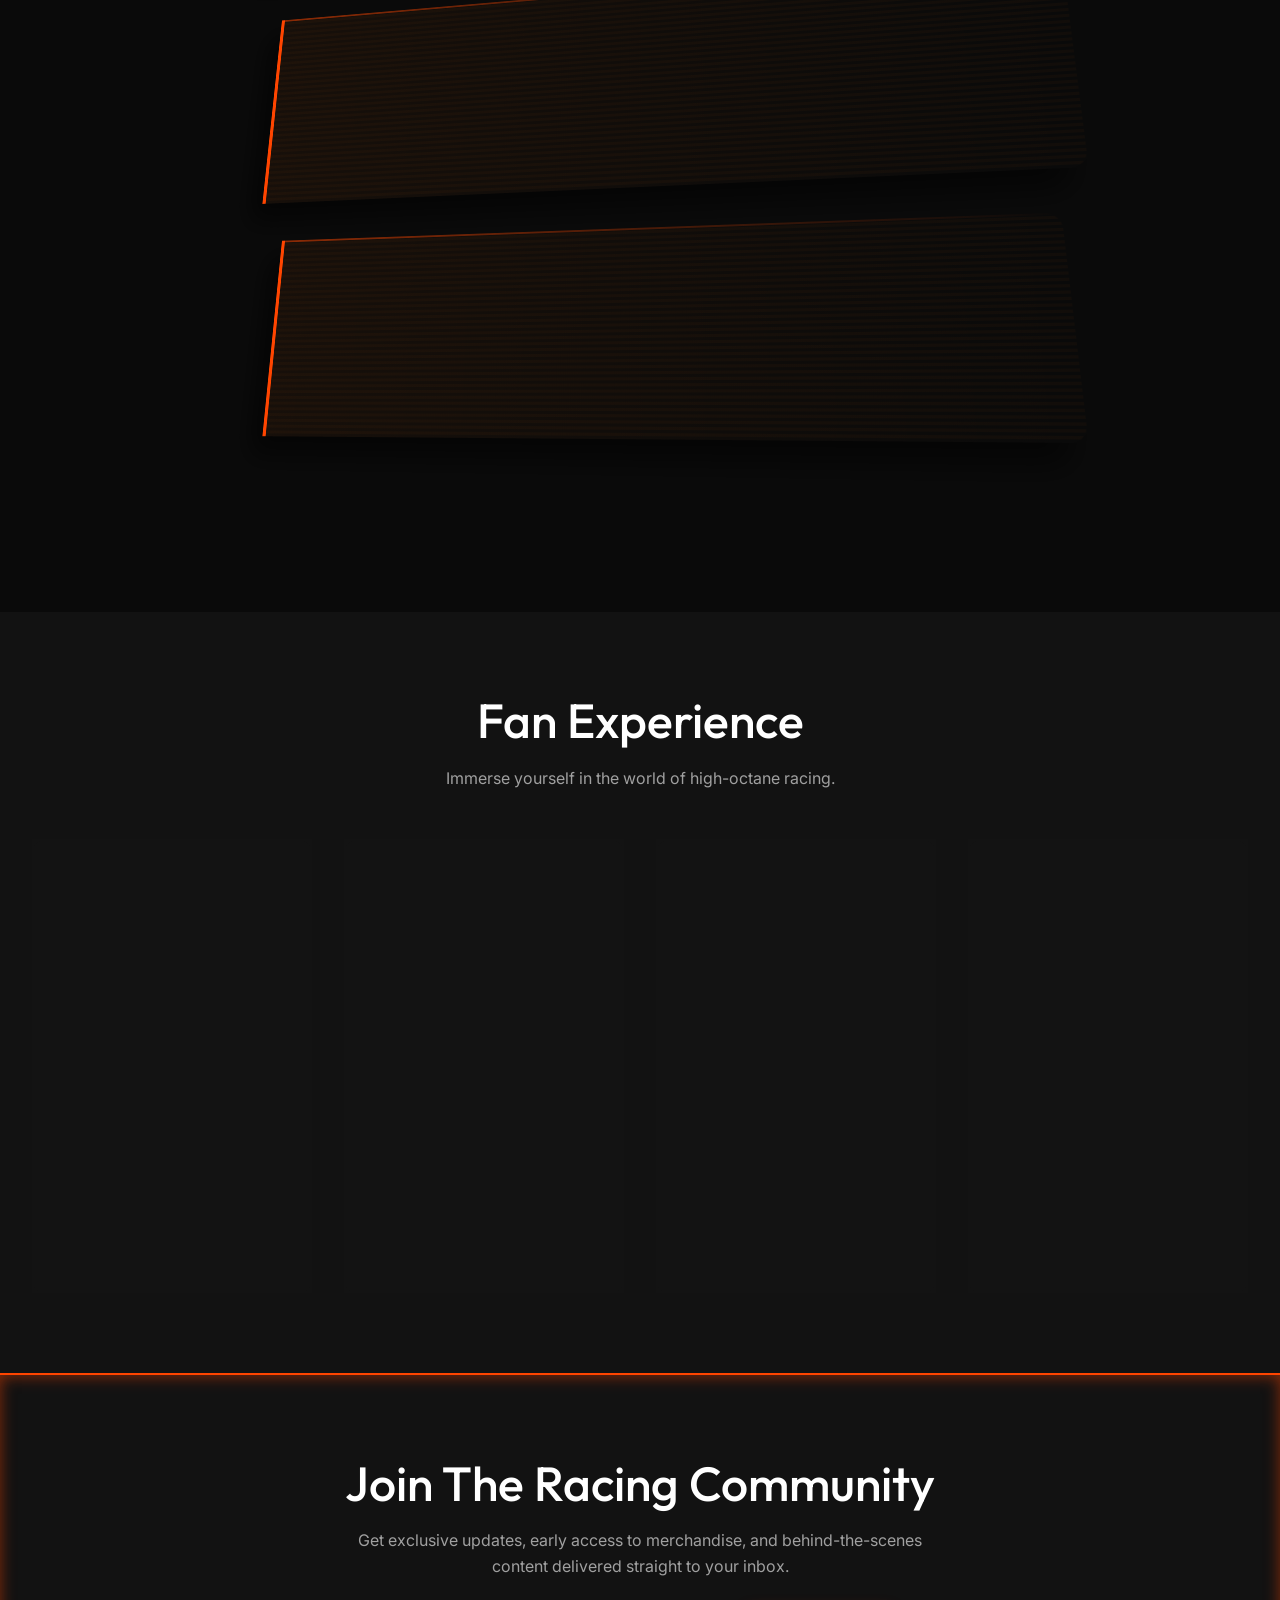
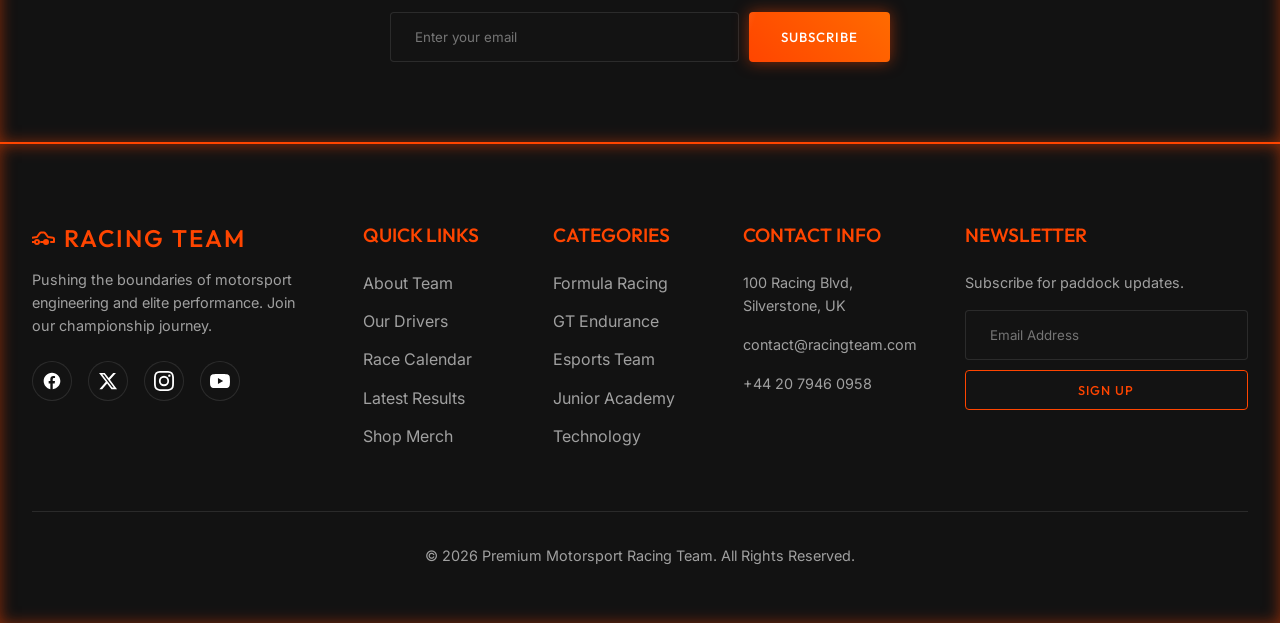
==== commit ae54d7ce: "third commit" ====
--- a/index.html
+++ b/index.html
@@ -3,6 +3,7 @@
 <head>
   <meta charset="UTF-8">
   <meta name="viewport" content="width=device-width, initial-scale=1.0">
+  <link rel="icon" type="image/svg+xml" href="assets/images/favicon.svg">
   <title>Premium Motorsport Racing Team</title>
   <meta name="description" content="High-end professional racing team platform showcasing race results, drivers, and merchandise.">
   <link rel="stylesheet" href="assets/css/variables.css">
@@ -438,7 +439,6 @@
       <p style="text-align: center; max-width: 600px; margin: 0 auto;">Tracking our performance across the global racing calendar.</p>
       
       <style>
-      <style>
         .hologram-timeline { display: flex; flex-direction: column; gap: 2rem; perspective: 1200px; max-width: 900px; margin: 2rem auto 4rem; padding: 2rem 1rem; }
         .hologram-item { display: flex; align-items: center; gap: 3rem; padding: 2.5rem 3rem; background: linear-gradient(90deg, rgba(255,107,0,0.05), transparent); border-left: 4px solid var(--brand-orange); transform: rotateX(20deg) rotateY(-15deg) scale(0.95); transform-style: preserve-3d; transition: all 0.6s cubic-bezier(0.23, 1, 0.32, 1); cursor: none !important; box-shadow: -15px 20px 30px rgba(0,0,0,0.6); position: relative; border-radius: 0 16px 16px 0; overflow: hidden; }
         .hologram-item::before { content: ''; position: absolute; inset: 0; background: repeating-linear-gradient(0deg, transparent, transparent 3px, rgba(255,107,0,0.03) 3px, rgba(255,107,0,0.03) 6px); pointer-events: none; z-index: 0; }
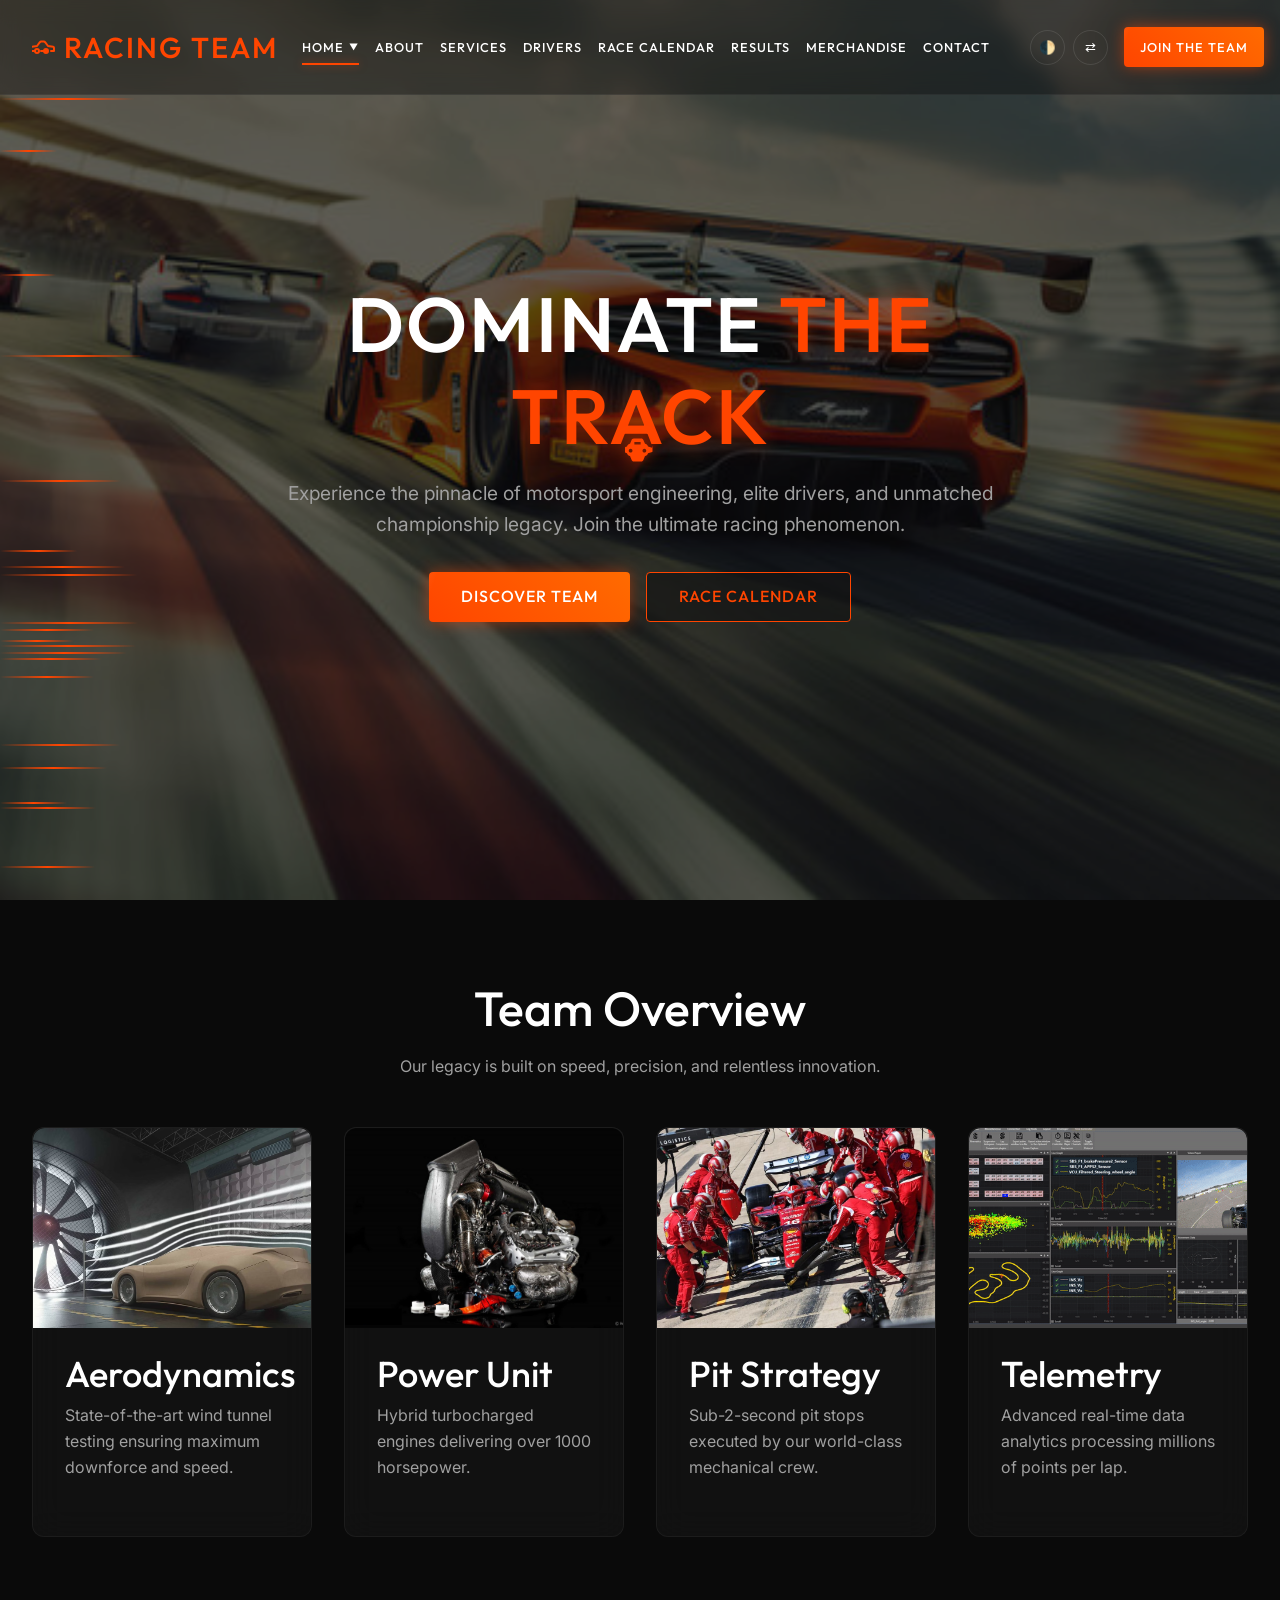
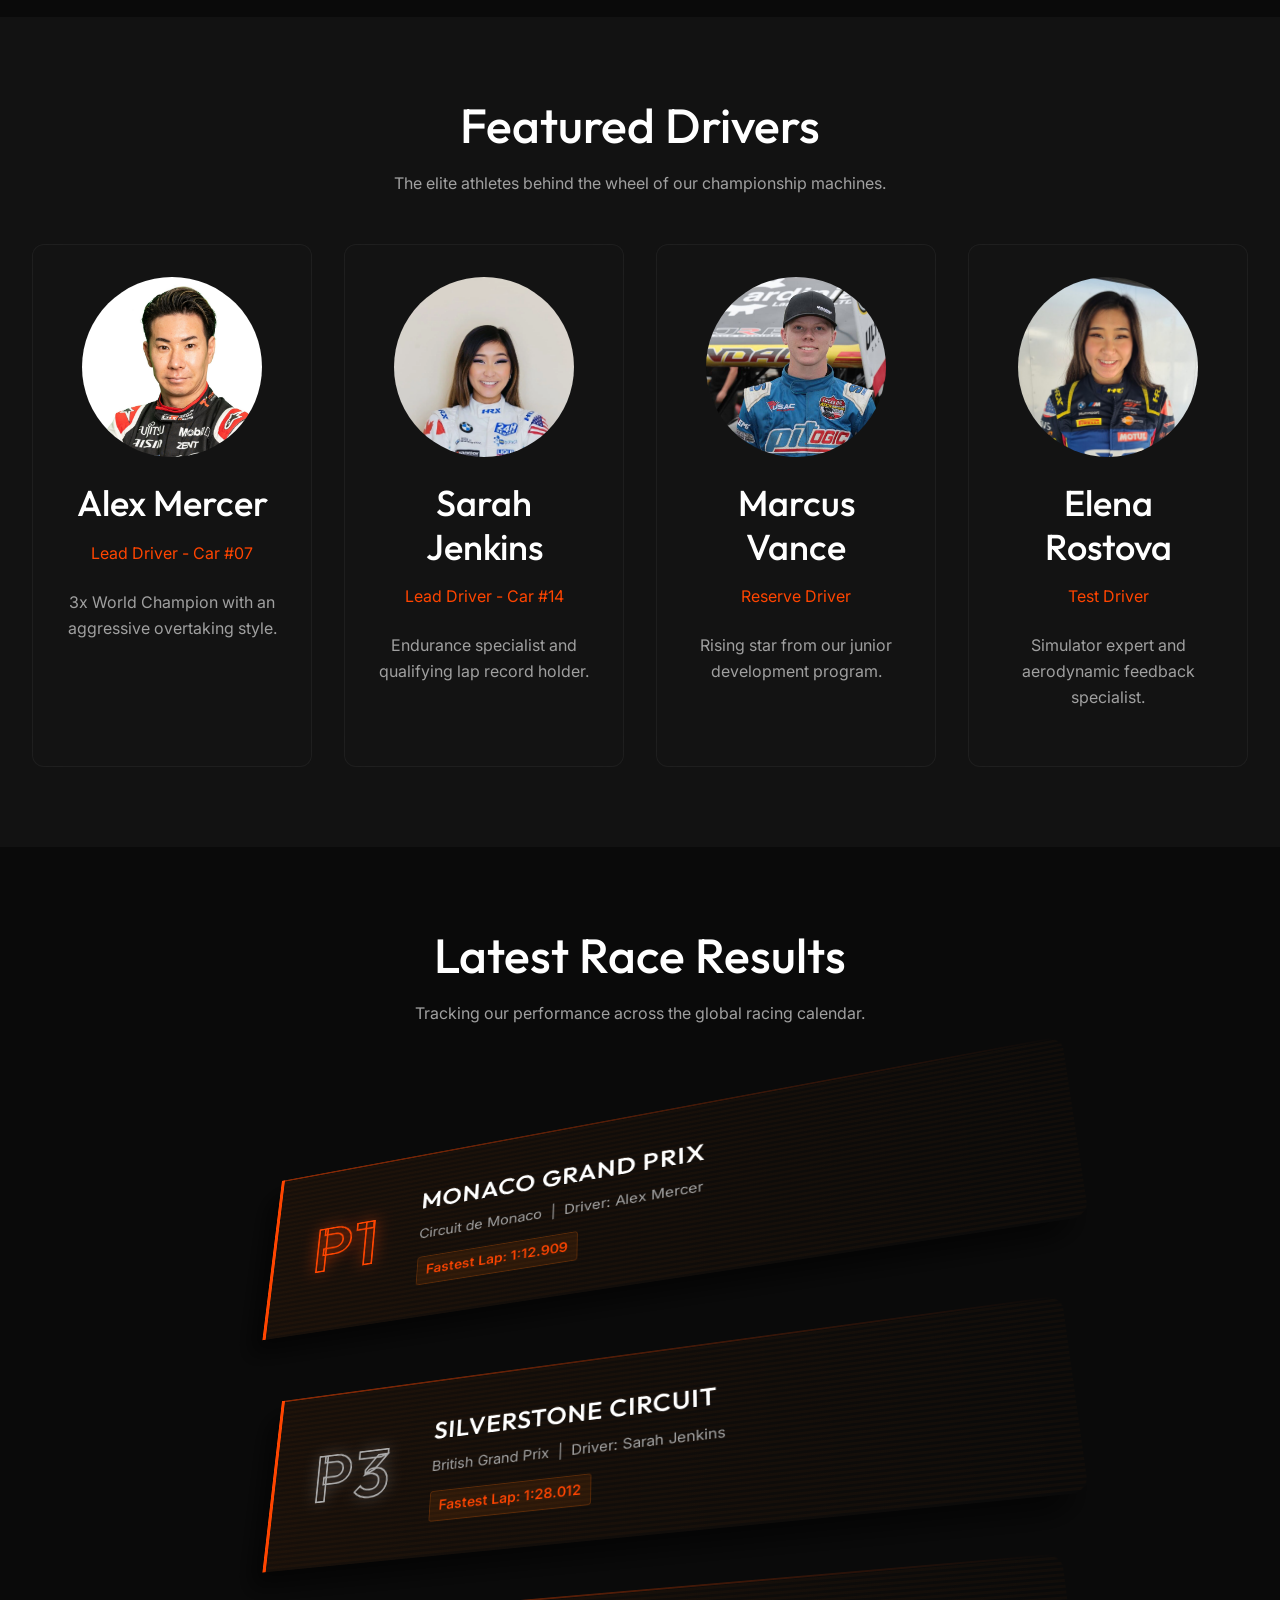
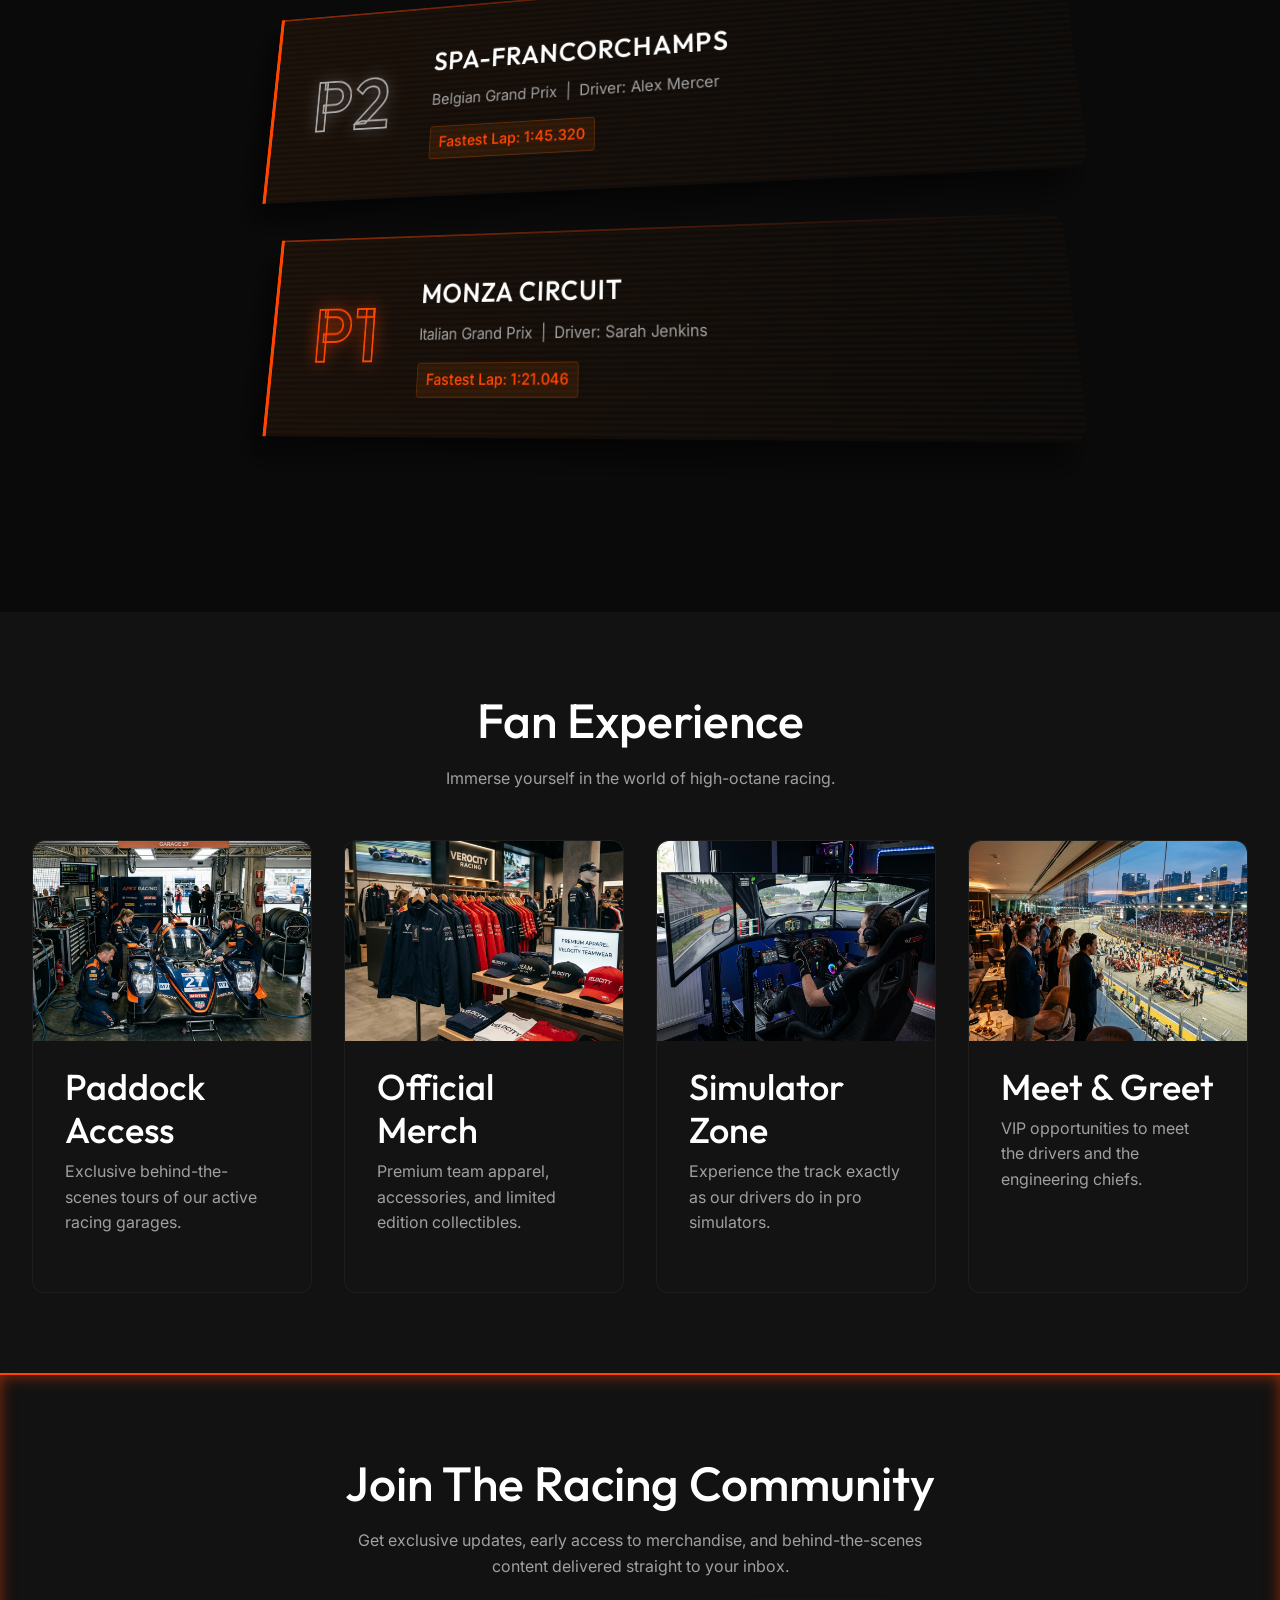
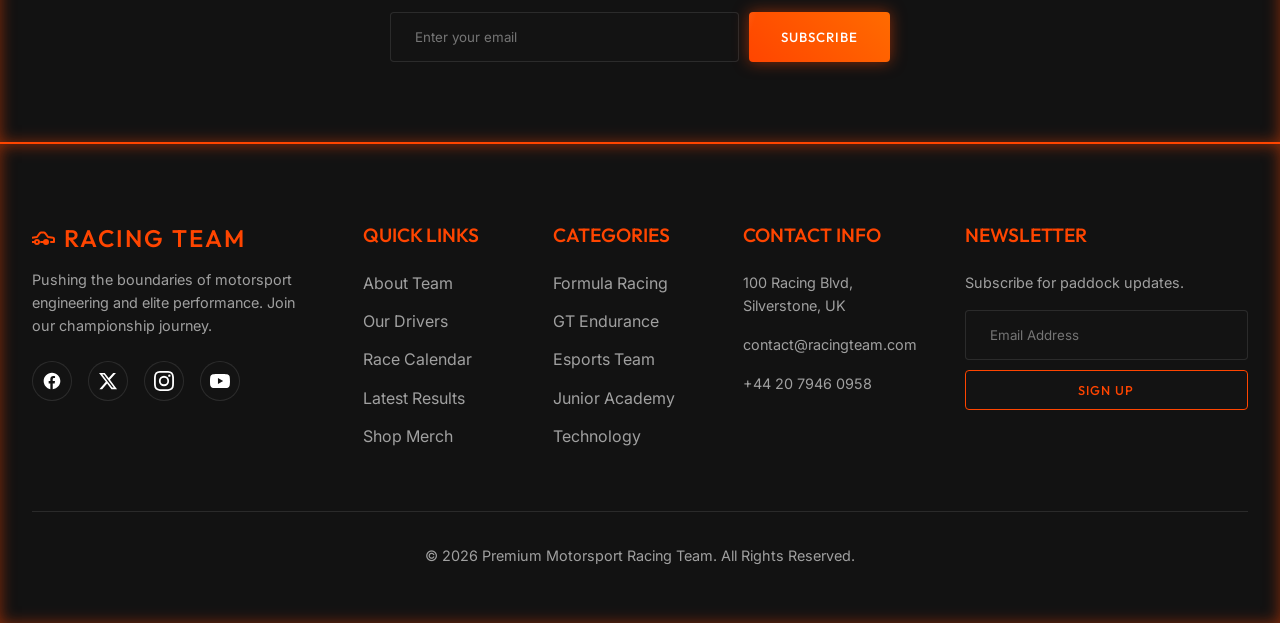
==== commit 22527136: "fourth commit" ====
--- a/index.html
+++ b/index.html
@@ -640,6 +640,12 @@
 
   <script src="assets/js/main.js"></script>
   <script src="assets/js/animations.js"></script>
+  <button id="backToTop" class="back-to-top" title="Back to Top">
+    <svg width="24" height="24" viewBox="0 0 24 24" fill="none" stroke="currentColor" stroke-width="2" stroke-linecap="round" stroke-linejoin="round">
+      <path d="M18 15l-6-6-6 6"/>
+    </svg>
+  </button>
 </body>
 </html>
 
+
--- a/assets/css/components.css
+++ b/assets/css/components.css
@@ -137,3 +137,40 @@
   box-shadow: 0 0 10px var(--brand-orange-glow);
   background: var(--bg-secondary);
 }
+
+/* Back to Top Button */
+.back-to-top {
+  position: fixed;
+  bottom: 30px;
+  right: 30px;
+  width: 50px;
+  height: 50px;
+  background: rgba(10, 10, 10, 0.7);
+  backdrop-filter: blur(10px);
+  -webkit-backdrop-filter: blur(10px);
+  border: 1px solid var(--brand-orange);
+  border-radius: 50%;
+  color: var(--text-primary);
+  display: flex;
+  align-items: center;
+  justify-content: center;
+  cursor: none !important;
+  z-index: 999;
+  opacity: 0;
+  visibility: hidden;
+  transform: translateY(20px);
+  transition: all var(--transition-normal);
+  box-shadow: 0 0 15px var(--brand-orange-glow);
+}
+
+.back-to-top.visible {
+  opacity: 1;
+  visibility: visible;
+  transform: translateY(0);
+}
+
+.back-to-top:hover {
+  background: var(--brand-orange-glow);
+  transform: translateY(-5px);
+  color: var(--brand-orange);
+}
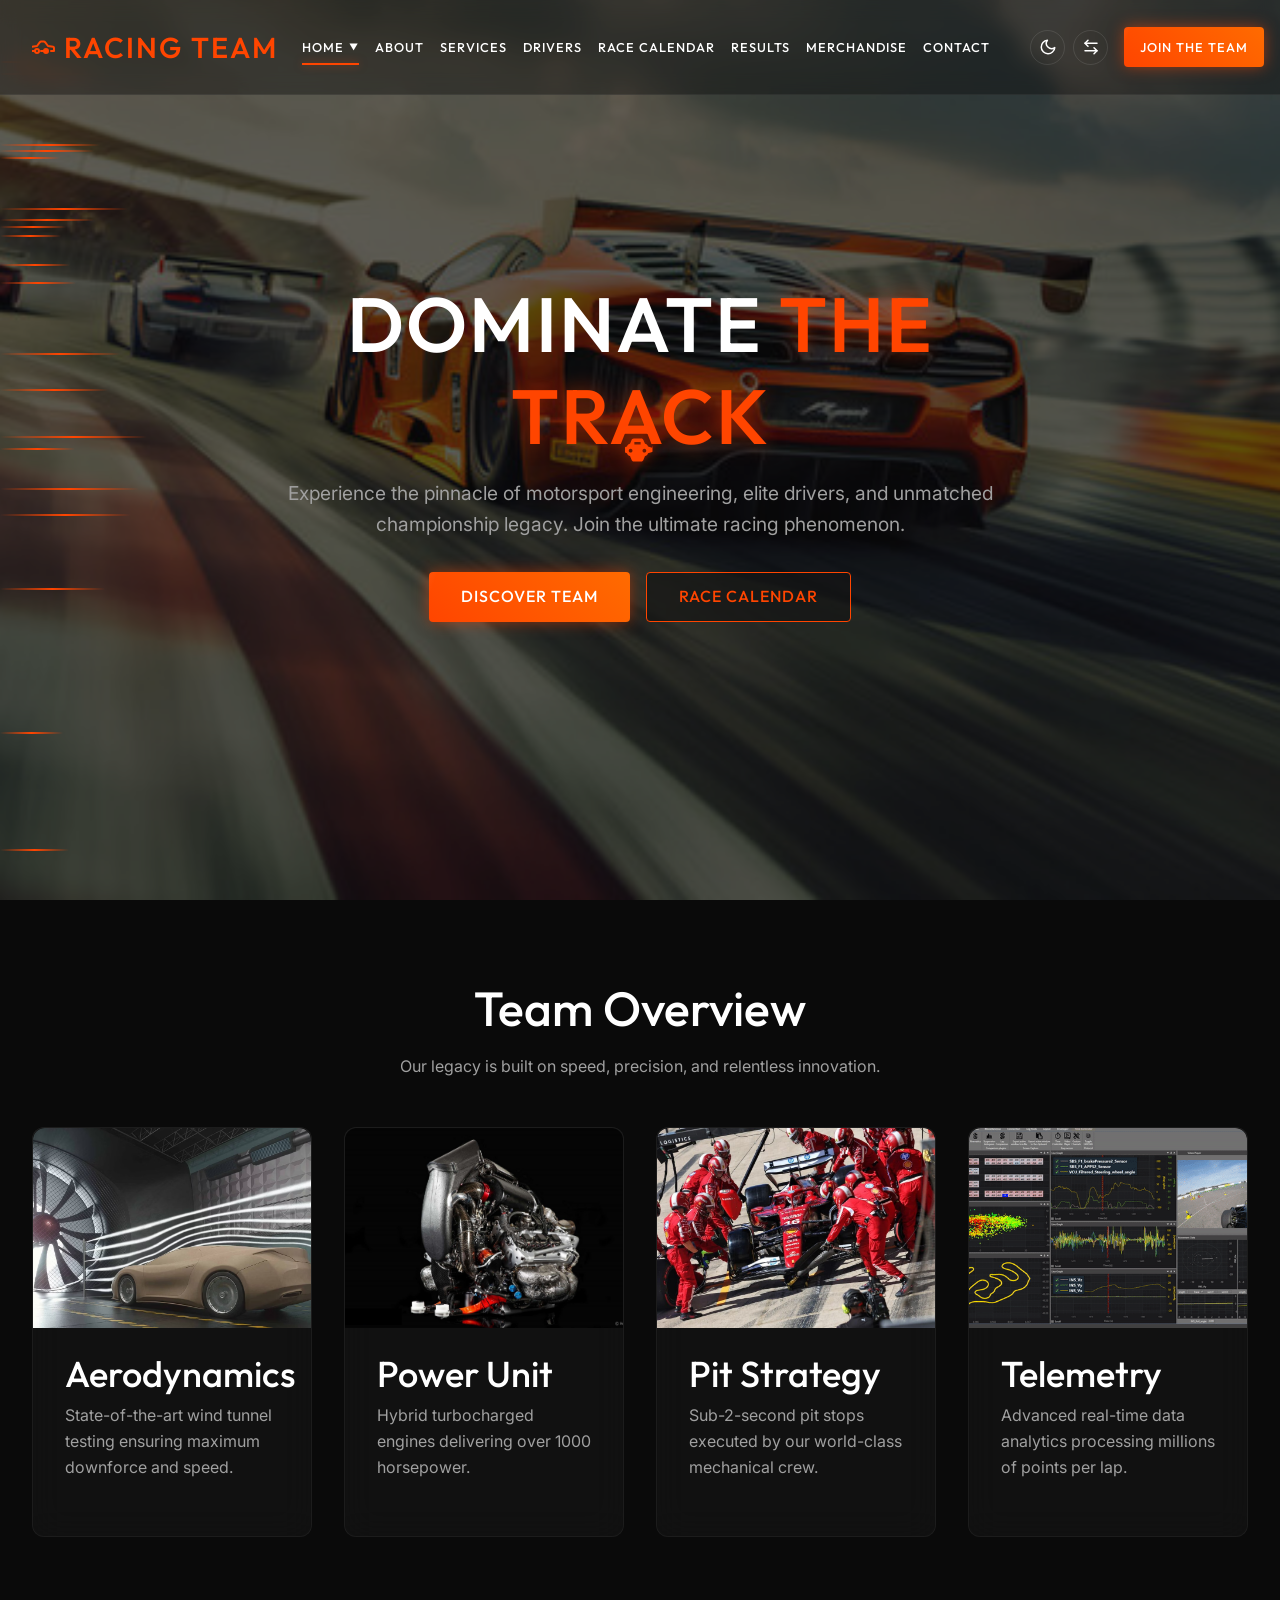
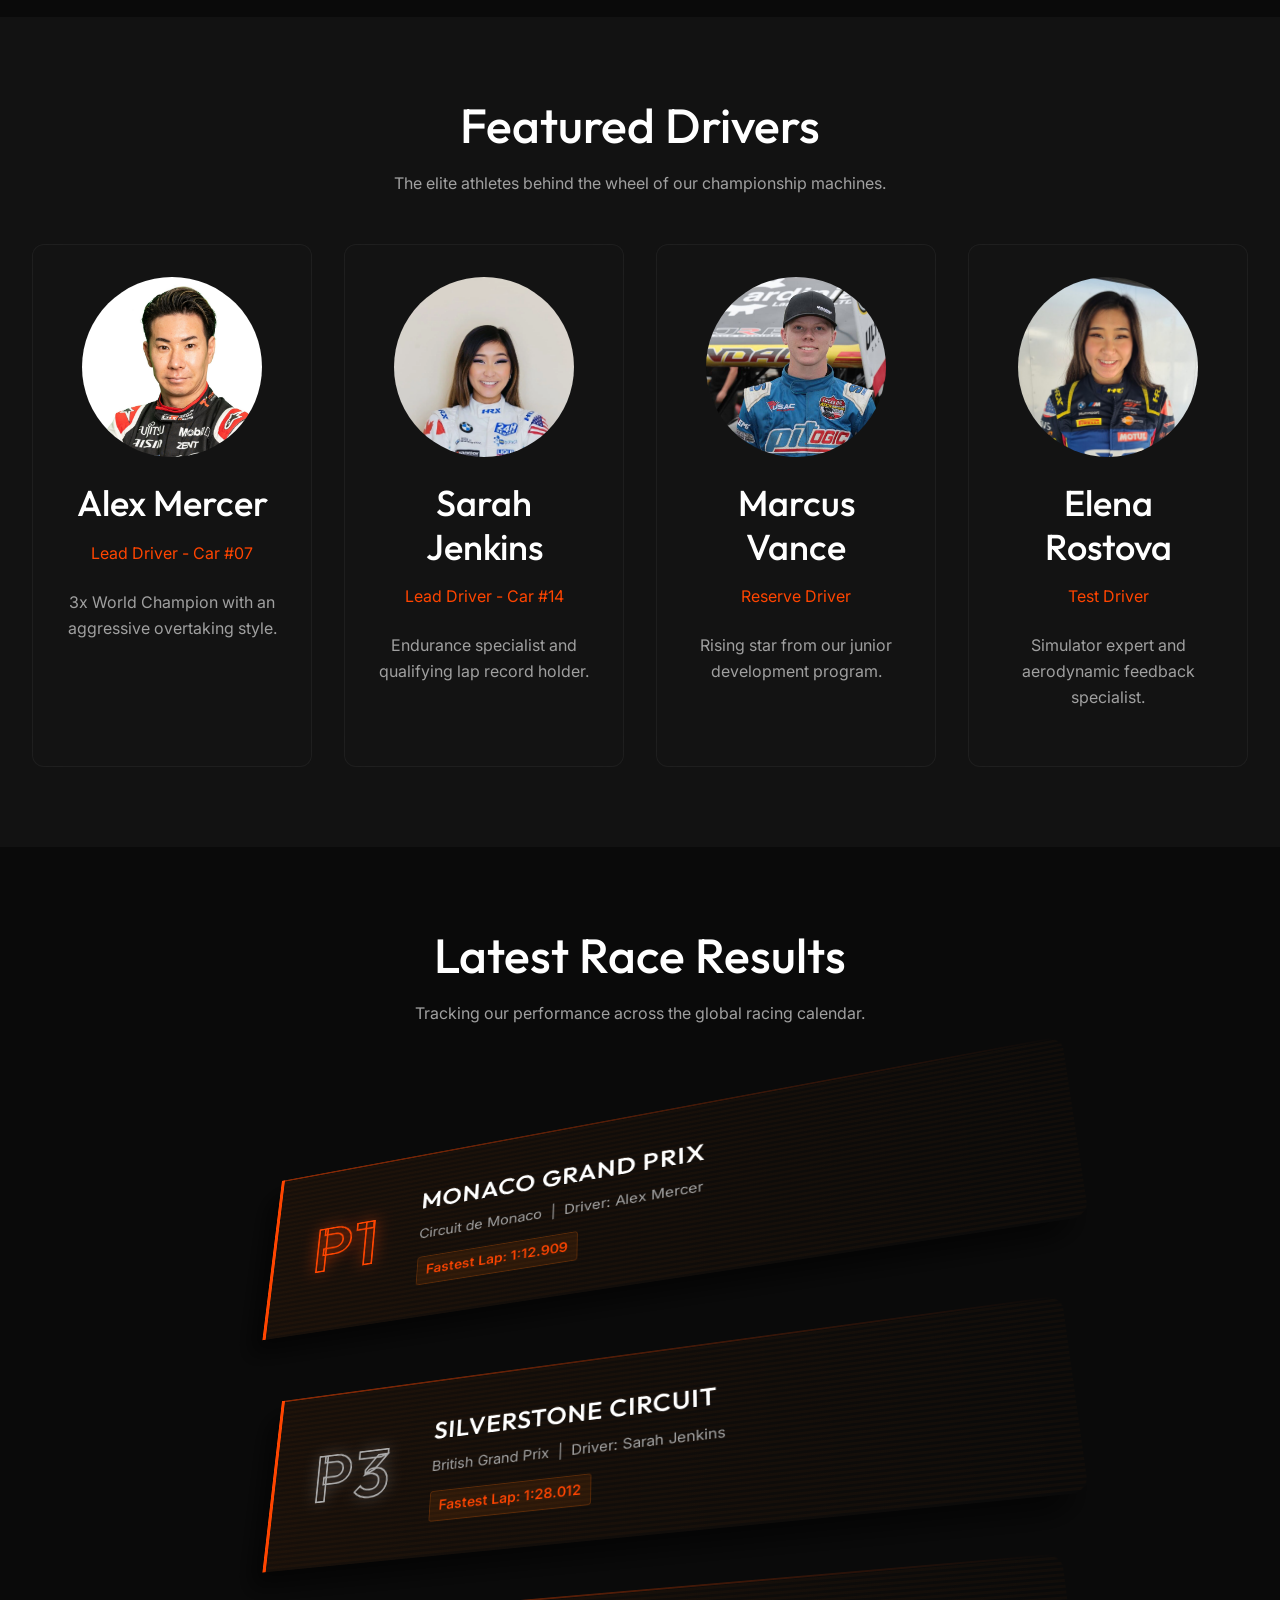
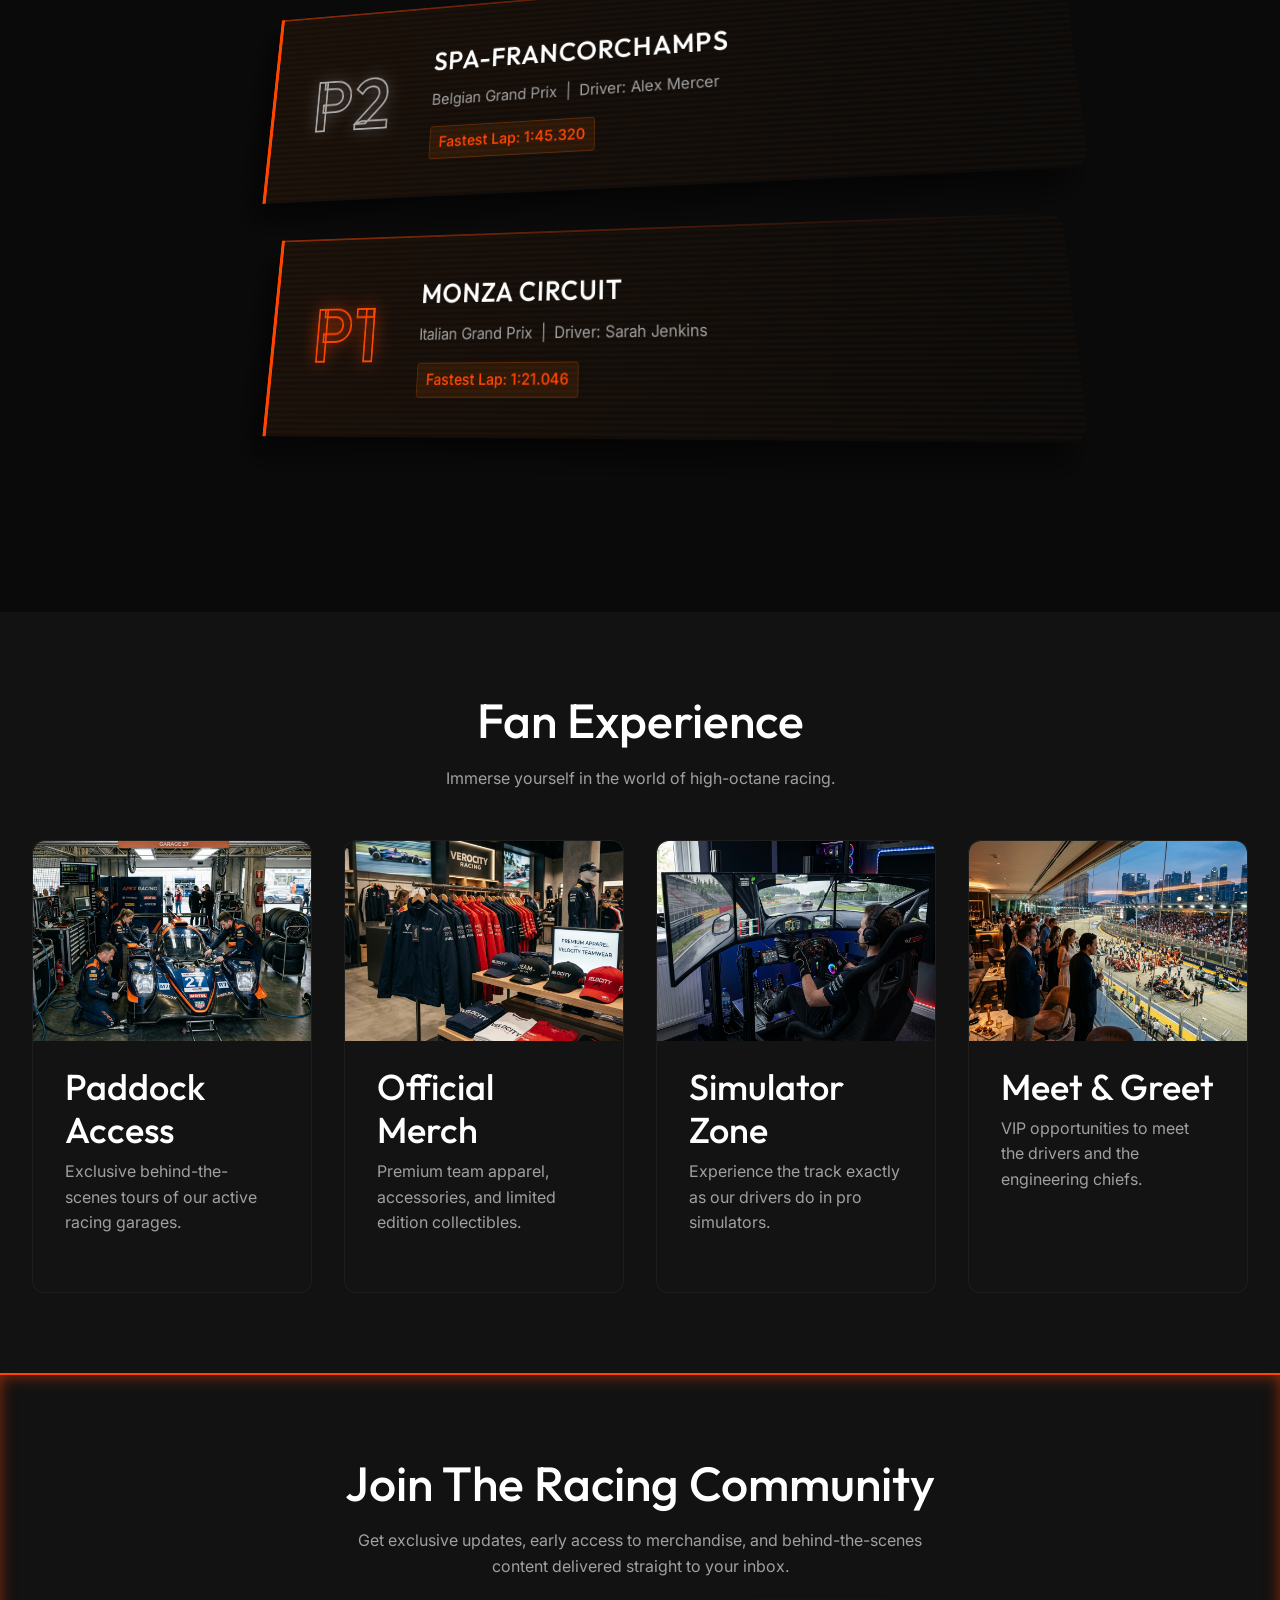
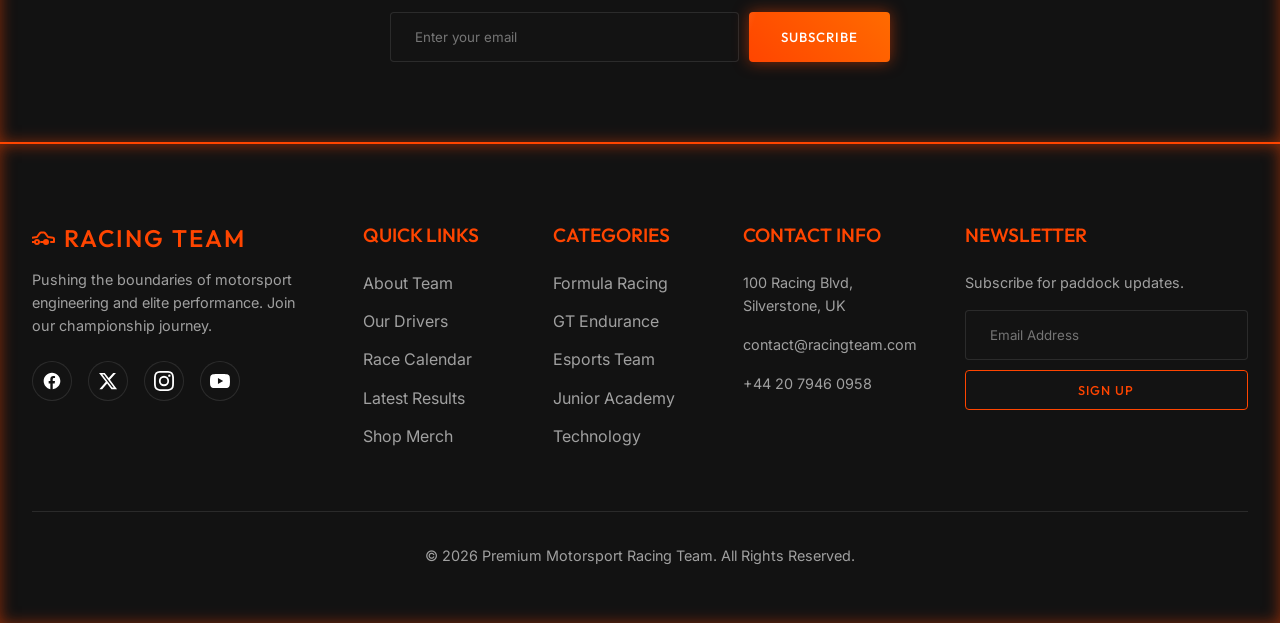
==== commit b7b0da0b: "fifth commit" ====
--- a/index.html
+++ b/index.html
@@ -310,8 +310,8 @@
 
         <div class="mobile-nav-actions" style="display: none; flex-direction: column; gap: 0.5rem; padding: 0.5rem 2rem; margin-top: 0.5rem; border-top: 1px solid var(--border-color); width: 100%; align-items: center;">
           <div class="toggles-nav" style="justify-content: center; margin-bottom: 0.25rem; display: flex; gap: 0.5rem;">
-            <button class="toggle-btn theme-toggle" title="Toggle Theme">🌓</button>
-            <button class="toggle-btn rtl-toggle" title="Toggle RTL">⇄</button>
+            <button class="toggle-btn theme-toggle" title="Toggle Theme"><svg width="18" height="18" viewBox="0 0 24 24" fill="none" stroke="currentColor" stroke-width="2" stroke-linecap="round" stroke-linejoin="round"><path d="M21 12.79A9 9 0 1 1 11.21 3 7 7 0 0 0 21 12.79z"></path></svg></button>
+            <button class="toggle-btn rtl-toggle" title="Toggle RTL"><svg width="18" height="18" viewBox="0 0 24 24" fill="none" stroke="currentColor" stroke-width="2" stroke-linecap="round" stroke-linejoin="round"><path d="M8 3L4 7l4 4"/><path d="M4 7h16"/><path d="M16 21l4-4-4-4"/><path d="M20 17H4"/></svg></button>
           </div>
           <a href="register.html" class="btn btn-primary" style="text-align: center; width: 100%; height: 40px; line-height: 40px; padding: 0;">Join The Team</a>
           <a href="sponsors.html" class="btn btn-secondary" style="text-align: center; width: 100%; height: 40px; line-height: 40px; padding: 0;">Become Sponsor</a>
@@ -327,8 +327,8 @@
 
       <div class="nav-actions">
         <div class="toggles-nav">
-          <button class="toggle-btn theme-toggle" title="Toggle Theme">🌓</button>
-          <button class="toggle-btn rtl-toggle" title="Toggle RTL">⇄</button>
+          <button class="toggle-btn theme-toggle" title="Toggle Theme"><svg width="18" height="18" viewBox="0 0 24 24" fill="none" stroke="currentColor" stroke-width="2" stroke-linecap="round" stroke-linejoin="round"><path d="M21 12.79A9 9 0 1 1 11.21 3 7 7 0 0 0 21 12.79z"></path></svg></button>
+          <button class="toggle-btn rtl-toggle" title="Toggle RTL"><svg width="18" height="18" viewBox="0 0 24 24" fill="none" stroke="currentColor" stroke-width="2" stroke-linecap="round" stroke-linejoin="round"><path d="M8 3L4 7l4 4"/><path d="M4 7h16"/><path d="M16 21l4-4-4-4"/><path d="M20 17H4"/></svg></button>
         </div>
         <a href="register.html" class="btn btn-primary" style="height: 40px; padding: 0 1rem; font-size: 0.8rem; white-space: nowrap;">Join The Team</a>
         <a href="sponsors.html" class="btn btn-secondary" style="height: 40px; padding: 0 1rem; font-size: 0.8rem; white-space: nowrap;">Become Sponsor</a>
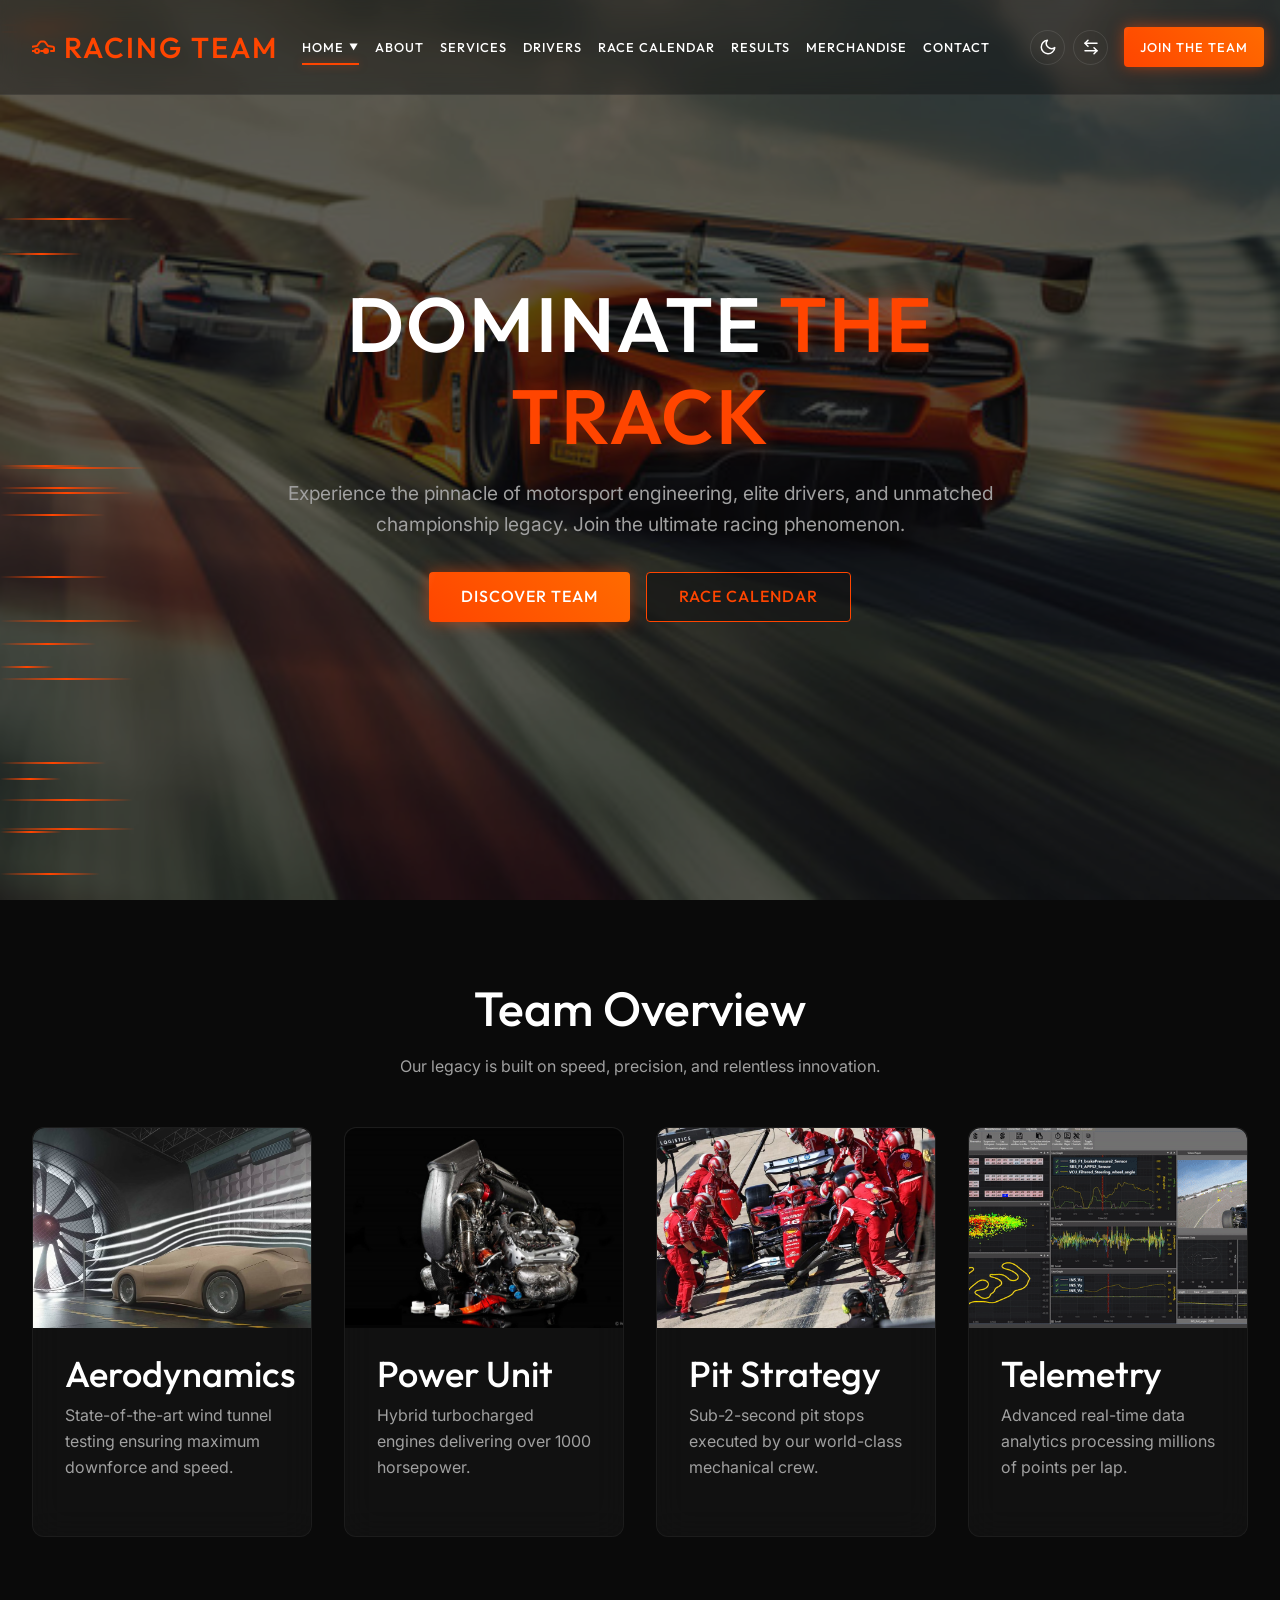
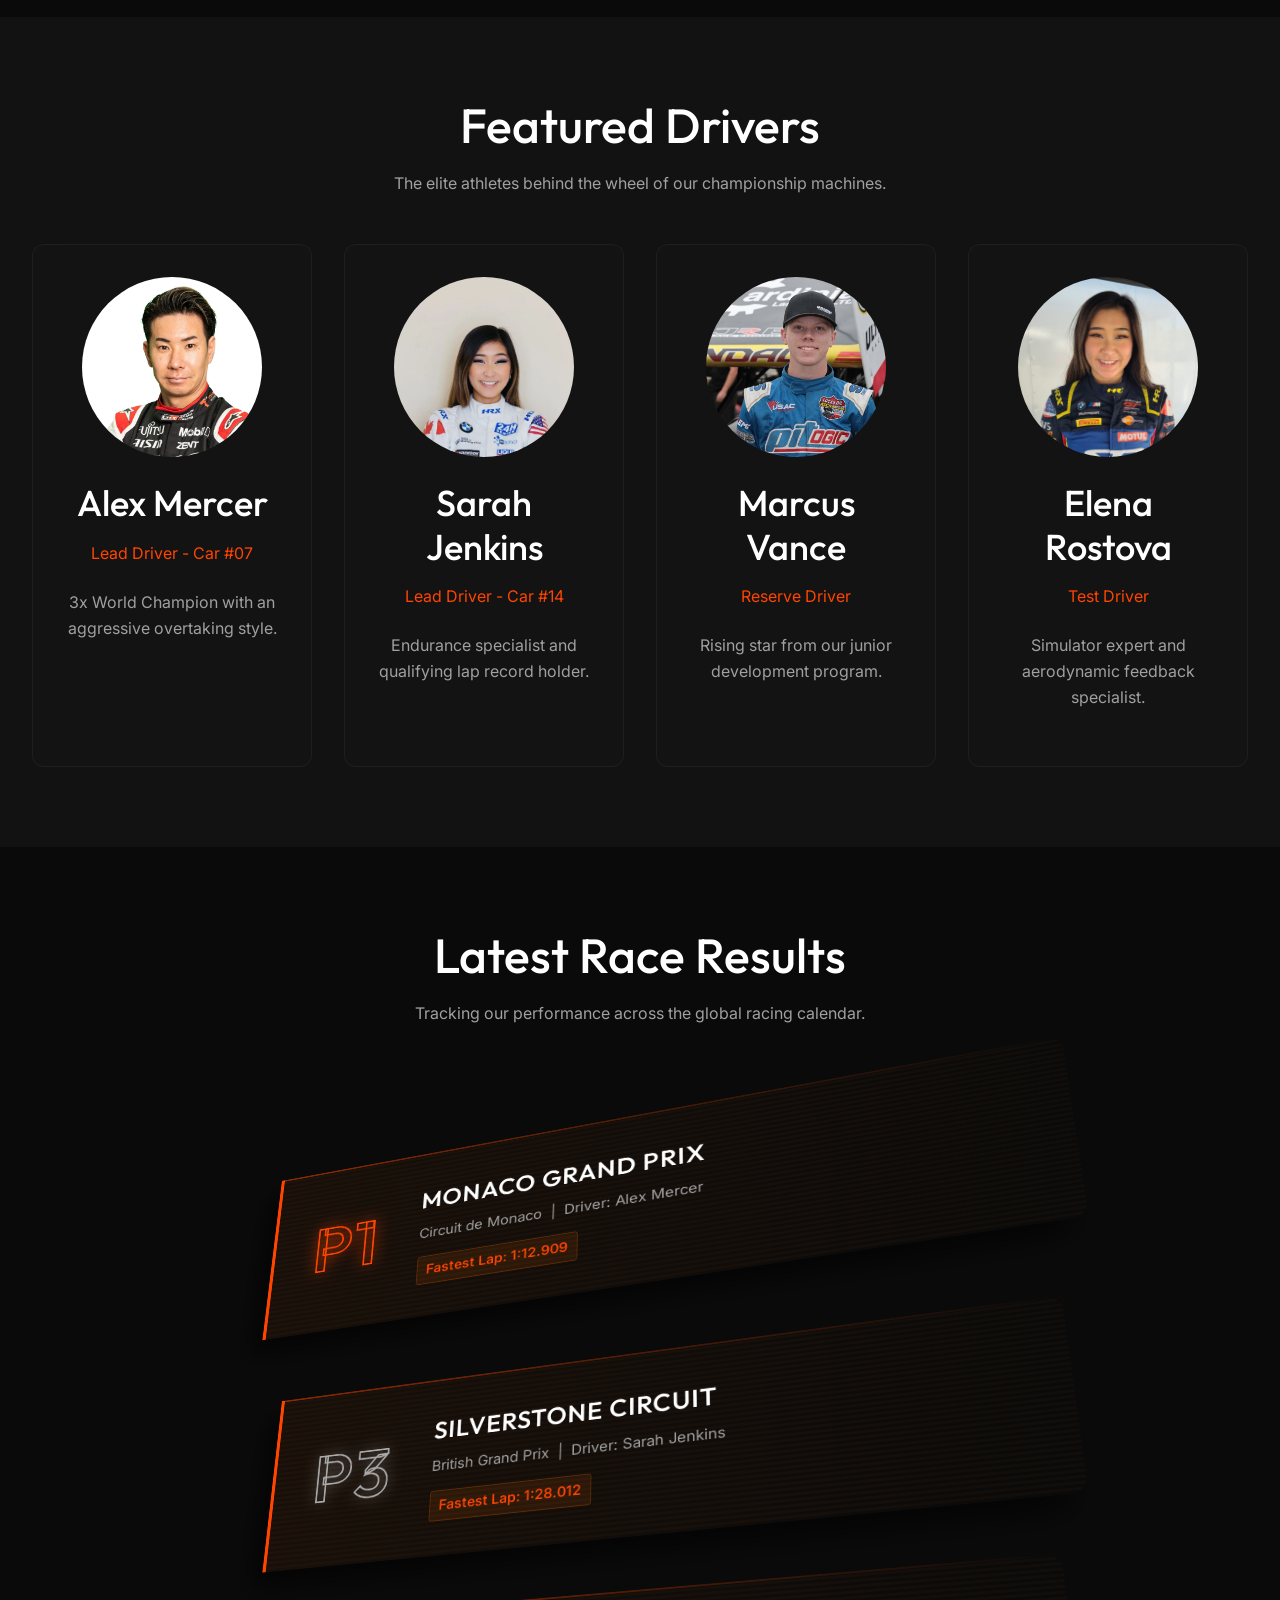
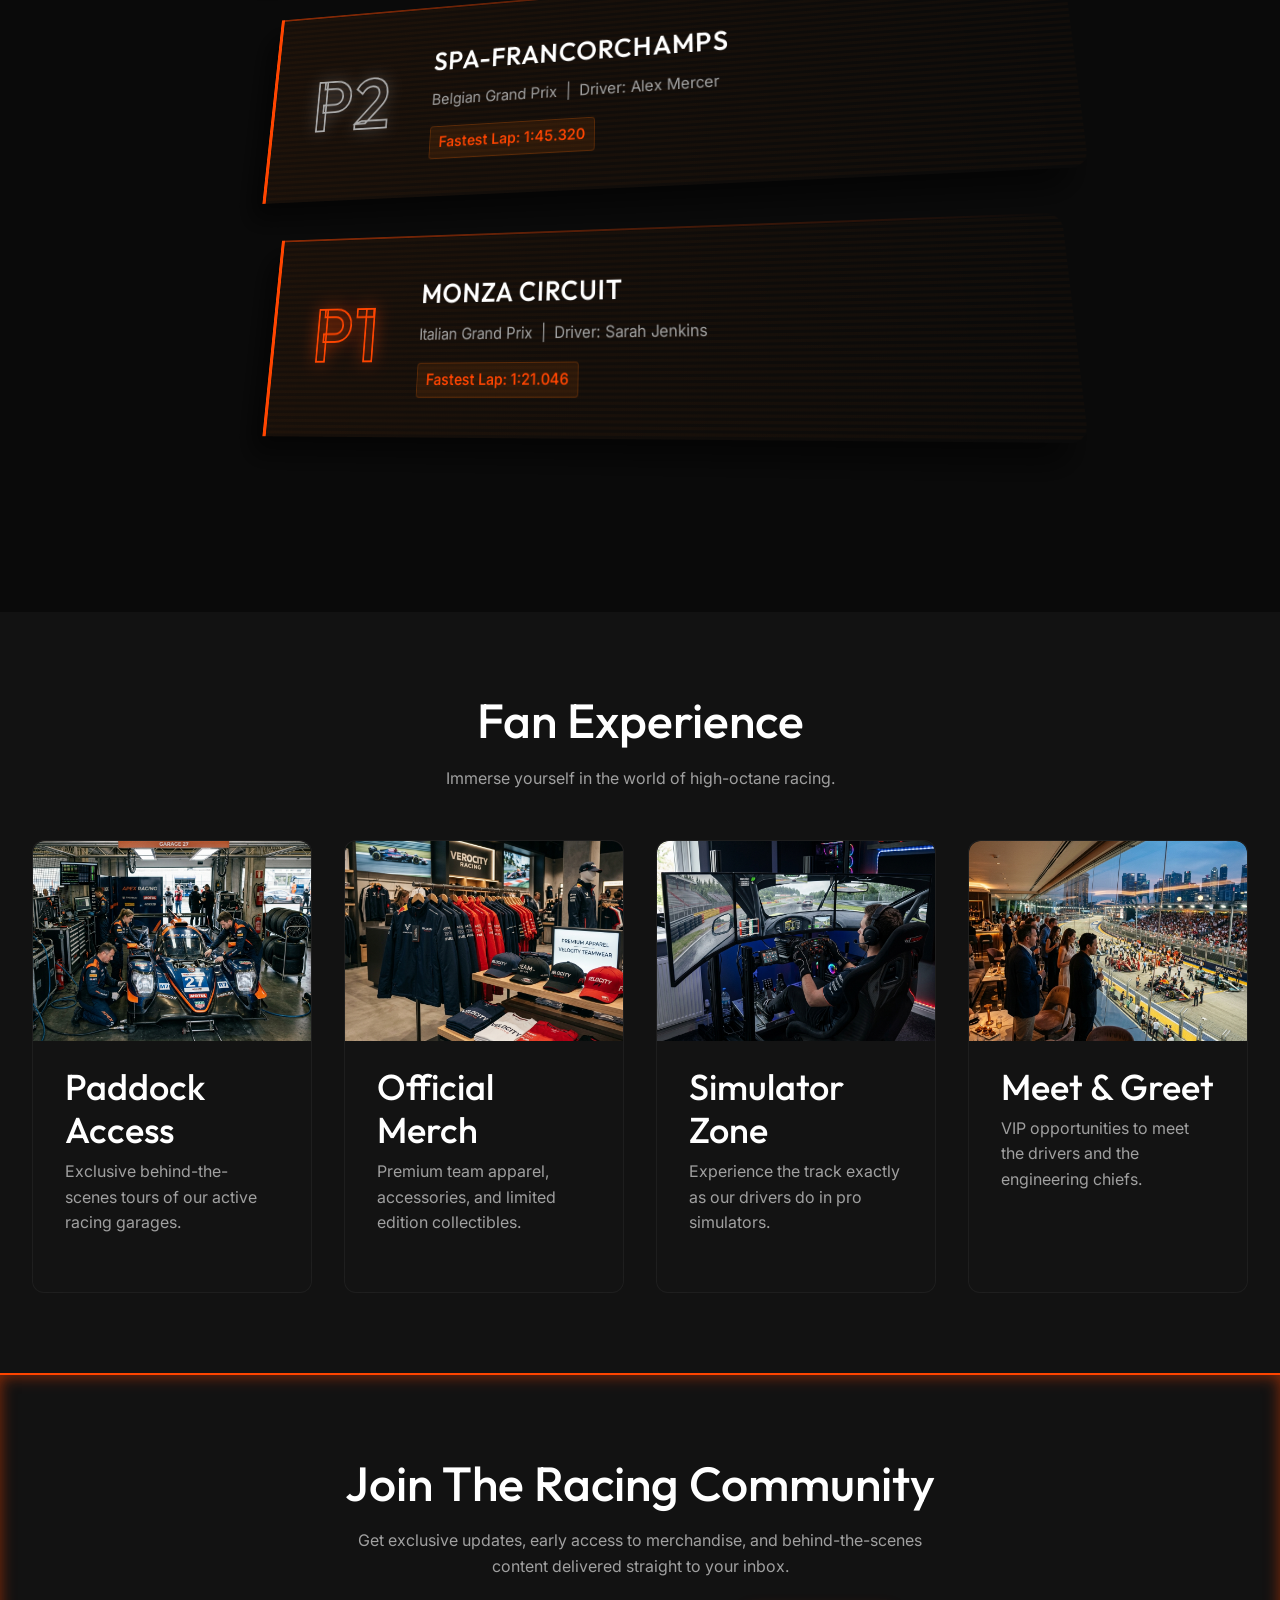
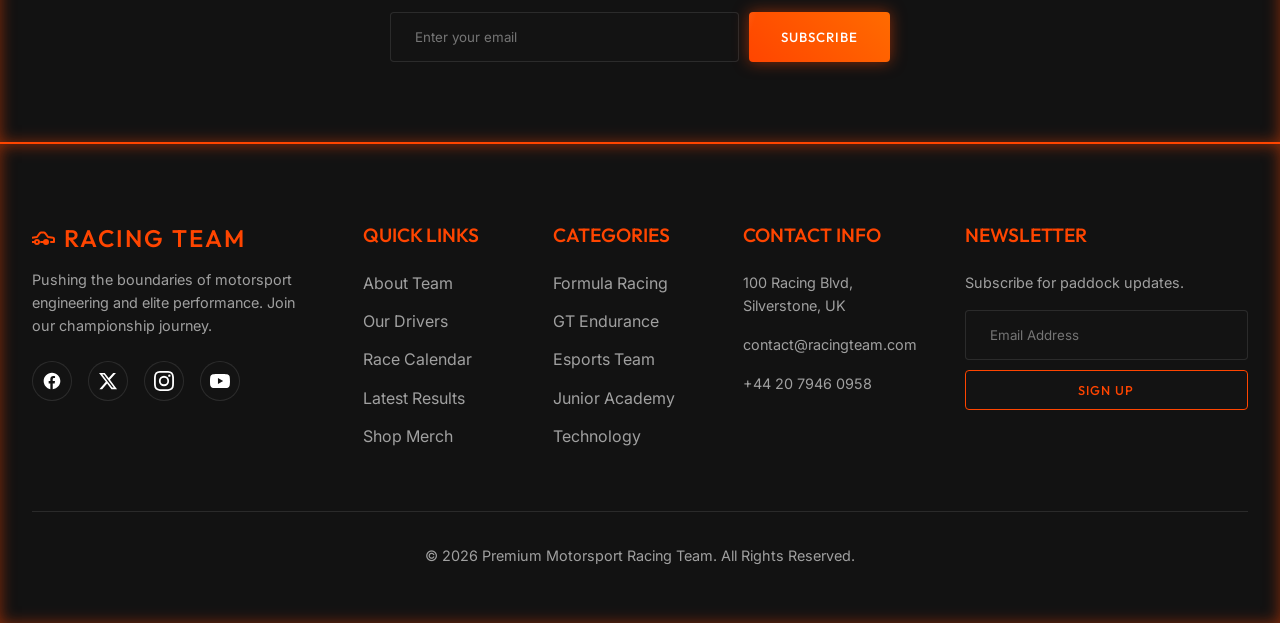
==== commit 22ee7615: "sixth commit" ====
--- a/index.html
+++ b/index.html
@@ -60,7 +60,7 @@
       position: relative;
       padding: 0.5rem 0;
       transition: var(--transition-fast);
-      cursor: none !important;
+      
     }
     .nav-link::after {
       content: '';
@@ -88,7 +88,7 @@
       gap: 5px;
       background: none;
       border: none;
-      cursor: none !important;
+      
     }
     .hamburger span {
       width: 25px;
@@ -111,7 +111,7 @@
       align-items: center;
       justify-content: center;
       transition: var(--transition-fast);
-      cursor: none !important;
+      
     }
     .toggle-btn:hover {
       border-color: var(--brand-orange);
@@ -440,7 +440,7 @@
       
       <style>
         .hologram-timeline { display: flex; flex-direction: column; gap: 2rem; perspective: 1200px; max-width: 900px; margin: 2rem auto 4rem; padding: 2rem 1rem; }
-        .hologram-item { display: flex; align-items: center; gap: 3rem; padding: 2.5rem 3rem; background: linear-gradient(90deg, rgba(255,107,0,0.05), transparent); border-left: 4px solid var(--brand-orange); transform: rotateX(20deg) rotateY(-15deg) scale(0.95); transform-style: preserve-3d; transition: all 0.6s cubic-bezier(0.23, 1, 0.32, 1); cursor: none !important; box-shadow: -15px 20px 30px rgba(0,0,0,0.6); position: relative; border-radius: 0 16px 16px 0; overflow: hidden; }
+        .hologram-item { display: flex; align-items: center; gap: 3rem; padding: 2.5rem 3rem; background: linear-gradient(90deg, rgba(255,107,0,0.05), transparent); border-left: 4px solid var(--brand-orange); transform: rotateX(20deg) rotateY(-15deg) scale(0.95); transform-style: preserve-3d; transition: all 0.6s cubic-bezier(0.23, 1, 0.32, 1);  box-shadow: -15px 20px 30px rgba(0,0,0,0.6); position: relative; border-radius: 0 16px 16px 0; overflow: hidden; }
         .hologram-item::before { content: ''; position: absolute; inset: 0; background: repeating-linear-gradient(0deg, transparent, transparent 3px, rgba(255,107,0,0.03) 3px, rgba(255,107,0,0.03) 6px); pointer-events: none; z-index: 0; }
         .hologram-item::after { content: ''; position: absolute; top: 0; left: 0; width: 100%; height: 2px; background: linear-gradient(90deg, var(--brand-orange), transparent); opacity: 0.5; }
         
@@ -452,15 +452,16 @@
         .holo-badge { font-size: 5rem; font-family: var(--font-heading); color: transparent; -webkit-text-stroke: 2px var(--brand-orange); font-weight: 550; text-shadow: 0 0 20px var(--brand-orange-glow); line-height: 1; letter-spacing: 2px; }
         .hologram-item:hover .holo-badge { color: var(--brand-orange); -webkit-text-stroke: 0; }
         
-        .holo-content { flex: 1; display: flex; flex-direction: column; gap: 0.5rem; }
-        .holo-title { font-size: 1.8rem; font-weight: 550; color: var(--text-primary); text-transform: uppercase; letter-spacing: 1px; font-family: var(--font-heading); }
-        .holo-sub { font-size: 1.05rem; color: var(--text-secondary); }
-        .holo-highlight { color: var(--brand-orange); font-weight: 550; margin-top: 0.5rem; display: inline-block; padding: 4px 10px; background: rgba(255,107,0,0.1); border-radius: 4px; border: 1px solid rgba(255,107,0,0.2); }
+        .holo-content { flex: 1; display: flex; flex-direction: column; gap: 0.5rem; width: 100%; overflow: hidden; }
+        .holo-title { font-size: 1.8rem; font-weight: 550; color: var(--text-primary); text-transform: uppercase; letter-spacing: 1px; font-family: var(--font-heading); word-break: break-word; overflow-wrap: break-word; }
+        .holo-sub { font-size: 1.05rem; color: var(--text-secondary); word-break: break-word; overflow-wrap: break-word; }
+        .holo-highlight { color: var(--brand-orange); font-weight: 550; margin-top: 0.5rem; display: inline-block; padding: 4px 10px; background: rgba(255,107,0,0.1); border-radius: 4px; border: 1px solid rgba(255,107,0,0.2); word-break: break-word; }
         
         @media (max-width: 768px) {
-          .hologram-item { flex-direction: column; align-items: flex-start; gap: 1.5rem; padding: 2rem; transform: none; box-shadow: 0 10px 20px rgba(0,0,0,0.5); }
-          .holo-content-wrapper { flex-direction: column; align-items: flex-start; gap: 1rem; transform: none !important; }
+          .hologram-item { flex-direction: column; align-items: flex-start; gap: 1.5rem; padding: 1.5rem; transform: none; box-shadow: 0 10px 20px rgba(0,0,0,0.5); width: 100%; box-sizing: border-box; }
+          .holo-content-wrapper { flex-direction: column; align-items: flex-start; gap: 1rem; transform: none !important; width: 100%; }
           .hologram-item:hover { transform: translateY(-5px); }
+          .holo-title { font-size: 1.5rem; }
         }
       </style>
 
--- a/assets/css/global.css
+++ b/assets/css/global.css
@@ -5,12 +5,12 @@
   margin: 0;
   padding: 0;
   box-sizing: border-box;
-  /* Hide default cursor to use custom race car cursor */
-  cursor: none !important; 
 }
 
 html {
   scroll-behavior: smooth;
+  max-width: 100%;
+  overflow-x: hidden;
 }
 
 body {
@@ -18,6 +18,7 @@
   background-color: var(--bg-primary);
   color: var(--text-primary);
   line-height: 1.6;
+  max-width: 100%;
   overflow-x: hidden;
   transition: background-color var(--transition-normal), color var(--transition-normal);
 }
@@ -80,28 +81,7 @@
   background: var(--brand-orange-hover);
 }
 
-/* Custom Cursor */
-.custom-cursor {
-  position: fixed;
-  top: 0;
-  left: 0;
-  width: 30px;
-  height: 30px;
-  pointer-events: none;
-  z-index: var(--z-cursor);
-  transform: translate(-50%, -50%);
-  background-image: url("data:image/svg+xml,%3Csvg xmlns='http://www.w3.org/2000/svg' viewBox='0 0 24 24' fill='%23ff4500'%3E%3Cpath d='M21.7 10.2l-3.3-1c-.2-1.1-1.2-2-2.4-2.2L14.7 4c-.2-.7-.9-1.2-1.7-1.2H7C6.1 2.8 5.4 3.4 5.2 4.1L4 7c-1.2.2-2.2 1.1-2.4 2.2l-1.3.4c-.2.1-.3.3-.3.5v3.6c0 .2.1.4.3.5l1.3.4c.2 1.1 1.2 2 2.4 2.2l1.3 3.1c.2.7.9 1.2 1.7 1.2h6c.8 0 1.5-.5 1.7-1.2l1.3-3.1c1.2-.2 2.2-1.1 2.4-2.2l3.3-1c.2-.1.3-.3.3-.5v-3.6c0-.2-.1-.4-.3-.5zM7.5 5.5h5v2h-5v-2zm-3 8.5c-.8 0-1.5-.7-1.5-1.5S3.7 11 4.5 11 6 11.7 6 12.5 5.3 14 4.5 14zm11 0c-.8 0-1.5-.7-1.5-1.5s.7-1.5 1.5-1.5 1.5.7 1.5 1.5-.7 1.5-1.5 1.5z'/%3E%3C/svg%3E");
-  background-size: contain;
-  background-repeat: no-repeat;
-  background-position: center;
-  transition: width 0.2s, height 0.2s;
-  filter: drop-shadow(0 0 8px var(--brand-orange-glow));
-}
-.custom-cursor.hovering {
-  width: 40px;
-  height: 40px;
-  filter: drop-shadow(0 0 12px var(--brand-orange));
-}
+
 
 /* RTL Support Base adjustments */
 [dir="rtl"] {
--- a/assets/css/components.css
+++ b/assets/css/components.css
@@ -17,7 +17,7 @@
   position: relative;
   overflow: hidden;
   height: 50px; /* Same height */
-  cursor: none !important; /* using custom cursor */
+   /* using custom cursor */
 }
 
 .btn-primary {
@@ -154,7 +154,7 @@
   display: flex;
   align-items: center;
   justify-content: center;
-  cursor: none !important;
+  
   z-index: 999;
   opacity: 0;
   visibility: hidden;
